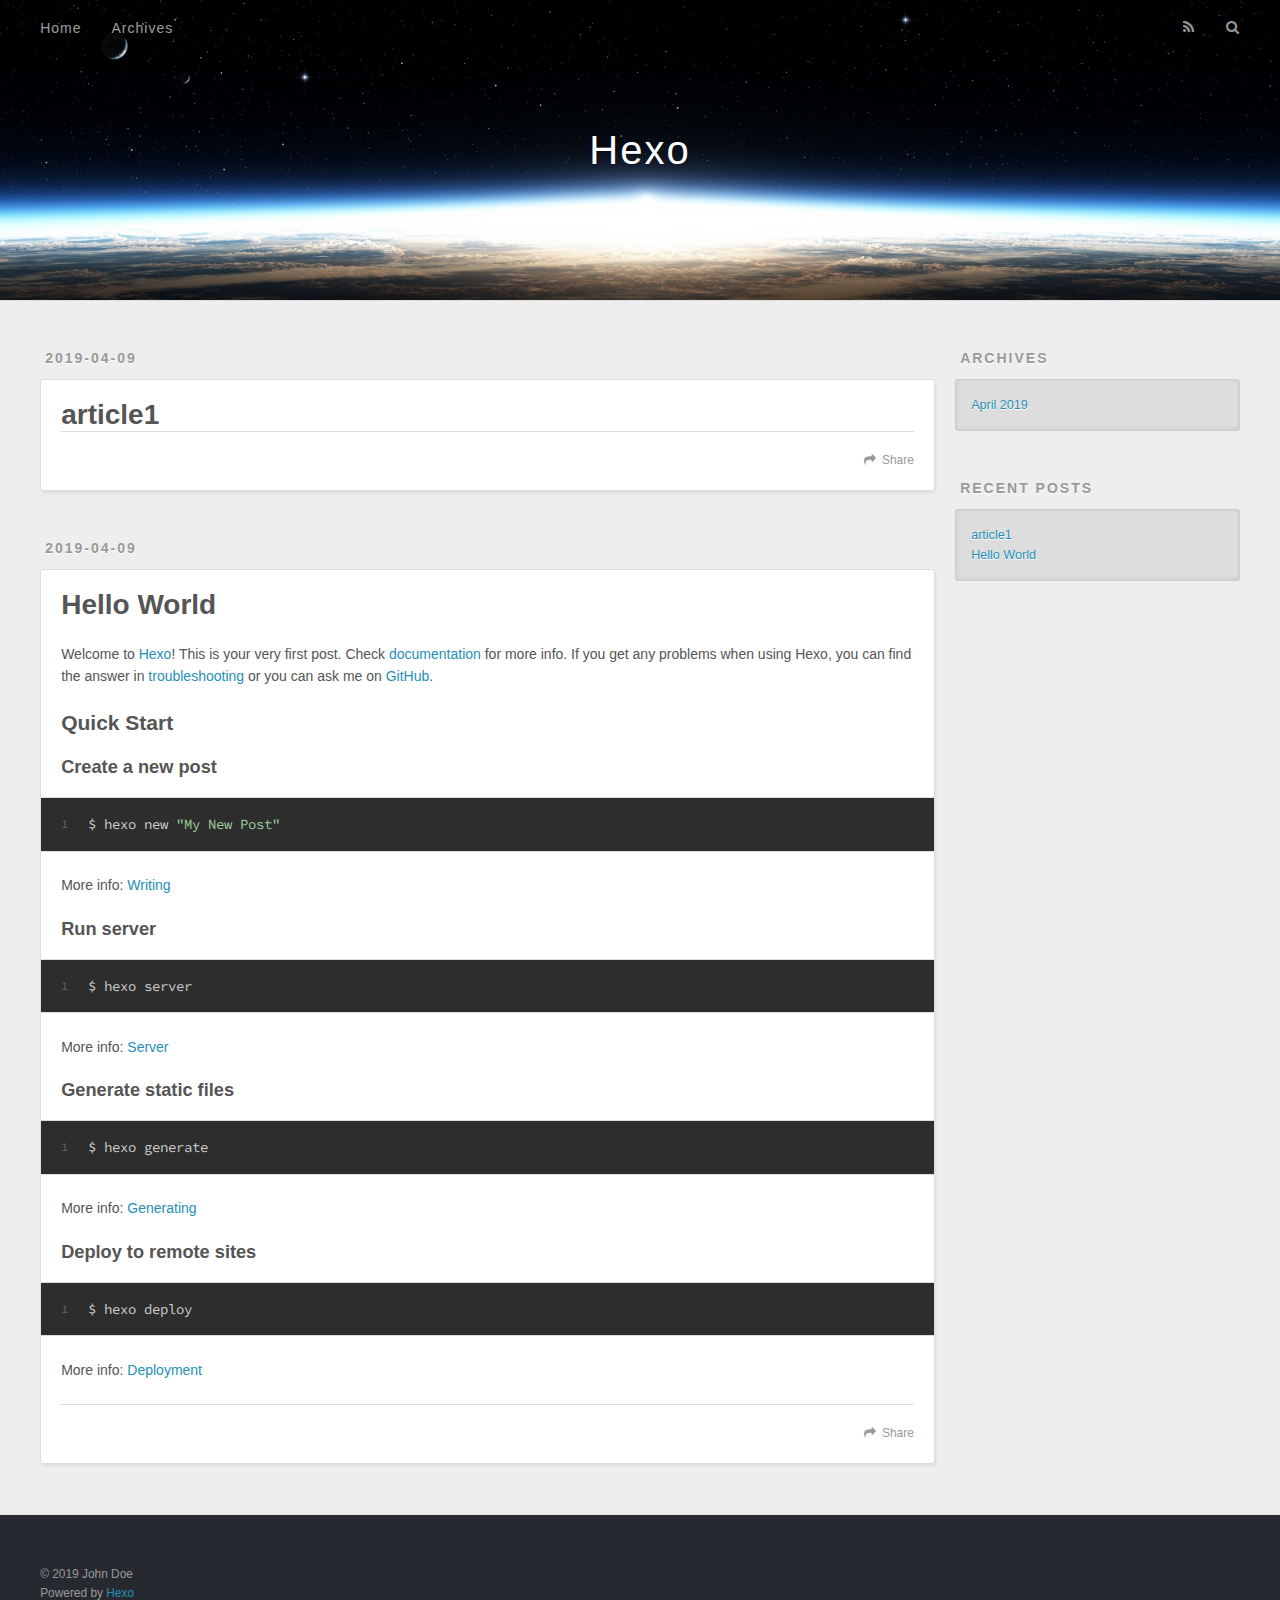
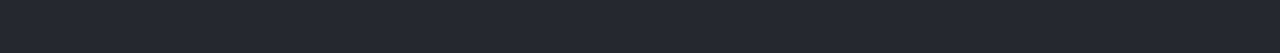
==== index.html @ 75f91cf8 "Site updated: 2019-04-09 22:37:04" ====
<!DOCTYPE html>
<html>
<head><meta name="generator" content="Hexo 3.8.0">
  <meta charset="utf-8">
  

  
  <title>Hexo</title>
  <meta name="viewport" content="width=device-width, initial-scale=1, maximum-scale=1">
  <meta property="og:type" content="website">
<meta property="og:title" content="Hexo">
<meta property="og:url" content="http://yoursite.com/index.html">
<meta property="og:site_name" content="Hexo">
<meta property="og:locale" content="default">
<meta name="twitter:card" content="summary">
<meta name="twitter:title" content="Hexo">
  
    <link rel="alternate" href="/atom.xml" title="Hexo" type="application/atom+xml">
  
  
    <link rel="icon" href="/favicon.png">
  
  
    <link href="//fonts.googleapis.com/css?family=Source+Code+Pro" rel="stylesheet" type="text/css">
  
  <link rel="stylesheet" href="/css/style.css">
</head>
</html>
<body>
  <div id="container">
    <div id="wrap">
      <header id="header">
  <div id="banner"></div>
  <div id="header-outer" class="outer">
    <div id="header-title" class="inner">
      <h1 id="logo-wrap">
        <a href="/" id="logo">Hexo</a>
      </h1>
      
    </div>
    <div id="header-inner" class="inner">
      <nav id="main-nav">
        <a id="main-nav-toggle" class="nav-icon"></a>
        
          <a class="main-nav-link" href="/">Home</a>
        
          <a class="main-nav-link" href="/archives">Archives</a>
        
      </nav>
      <nav id="sub-nav">
        
          <a id="nav-rss-link" class="nav-icon" href="/atom.xml" title="RSS Feed"></a>
        
        <a id="nav-search-btn" class="nav-icon" title="Search"></a>
      </nav>
      <div id="search-form-wrap">
        <form action="//google.com/search" method="get" accept-charset="UTF-8" class="search-form"><input type="search" name="q" class="search-form-input" placeholder="Search"><button type="submit" class="search-form-submit">&#xF002;</button><input type="hidden" name="sitesearch" value="http://yoursite.com"></form>
      </div>
    </div>
  </div>
</header>
      <div class="outer">
        <section id="main">
  
    <article id="post-article1" class="article article-type-post" itemscope itemprop="blogPost">
  <div class="article-meta">
    <a href="/2019/04/09/article1/" class="article-date">
  <time datetime="2019-04-09T20:36:20.000Z" itemprop="datePublished">2019-04-09</time>
</a>
    
  </div>
  <div class="article-inner">
    
    
      <header class="article-header">
        
  
    <h1 itemprop="name">
      <a class="article-title" href="/2019/04/09/article1/">article1</a>
    </h1>
  

      </header>
    
    <div class="article-entry" itemprop="articleBody">
      
        
      
    </div>
    <footer class="article-footer">
      <a data-url="http://yoursite.com/2019/04/09/article1/" data-id="cjua8wewx00002kbn2pgqyjza" class="article-share-link">Share</a>
      
      
    </footer>
  </div>
  
</article>


  
    <article id="post-hello-world" class="article article-type-post" itemscope itemprop="blogPost">
  <div class="article-meta">
    <a href="/2019/04/09/hello-world/" class="article-date">
  <time datetime="2019-04-09T20:23:44.938Z" itemprop="datePublished">2019-04-09</time>
</a>
    
  </div>
  <div class="article-inner">
    
    
      <header class="article-header">
        
  
    <h1 itemprop="name">
      <a class="article-title" href="/2019/04/09/hello-world/">Hello World</a>
    </h1>
  

      </header>
    
    <div class="article-entry" itemprop="articleBody">
      
        <p>Welcome to <a href="https://hexo.io/" target="_blank" rel="noopener">Hexo</a>! This is your very first post. Check <a href="https://hexo.io/docs/" target="_blank" rel="noopener">documentation</a> for more info. If you get any problems when using Hexo, you can find the answer in <a href="https://hexo.io/docs/troubleshooting.html" target="_blank" rel="noopener">troubleshooting</a> or you can ask me on <a href="https://github.com/hexojs/hexo/issues" target="_blank" rel="noopener">GitHub</a>.</p>
<h2 id="Quick-Start"><a href="#Quick-Start" class="headerlink" title="Quick Start"></a>Quick Start</h2><h3 id="Create-a-new-post"><a href="#Create-a-new-post" class="headerlink" title="Create a new post"></a>Create a new post</h3><figure class="highlight bash"><table><tr><td class="gutter"><pre><span class="line">1</span><br></pre></td><td class="code"><pre><span class="line">$ hexo new <span class="string">"My New Post"</span></span><br></pre></td></tr></table></figure>
<p>More info: <a href="https://hexo.io/docs/writing.html" target="_blank" rel="noopener">Writing</a></p>
<h3 id="Run-server"><a href="#Run-server" class="headerlink" title="Run server"></a>Run server</h3><figure class="highlight bash"><table><tr><td class="gutter"><pre><span class="line">1</span><br></pre></td><td class="code"><pre><span class="line">$ hexo server</span><br></pre></td></tr></table></figure>
<p>More info: <a href="https://hexo.io/docs/server.html" target="_blank" rel="noopener">Server</a></p>
<h3 id="Generate-static-files"><a href="#Generate-static-files" class="headerlink" title="Generate static files"></a>Generate static files</h3><figure class="highlight bash"><table><tr><td class="gutter"><pre><span class="line">1</span><br></pre></td><td class="code"><pre><span class="line">$ hexo generate</span><br></pre></td></tr></table></figure>
<p>More info: <a href="https://hexo.io/docs/generating.html" target="_blank" rel="noopener">Generating</a></p>
<h3 id="Deploy-to-remote-sites"><a href="#Deploy-to-remote-sites" class="headerlink" title="Deploy to remote sites"></a>Deploy to remote sites</h3><figure class="highlight bash"><table><tr><td class="gutter"><pre><span class="line">1</span><br></pre></td><td class="code"><pre><span class="line">$ hexo deploy</span><br></pre></td></tr></table></figure>
<p>More info: <a href="https://hexo.io/docs/deployment.html" target="_blank" rel="noopener">Deployment</a></p>

      
    </div>
    <footer class="article-footer">
      <a data-url="http://yoursite.com/2019/04/09/hello-world/" data-id="cjua8wex800012kbnpw6jrbc0" class="article-share-link">Share</a>
      
      
    </footer>
  </div>
  
</article>


  


</section>
        
          <aside id="sidebar">
  
    

  
    

  
    
  
    
  <div class="widget-wrap">
    <h3 class="widget-title">Archives</h3>
    <div class="widget">
      <ul class="archive-list"><li class="archive-list-item"><a class="archive-list-link" href="/archives/2019/04/">April 2019</a></li></ul>
    </div>
  </div>


  
    
  <div class="widget-wrap">
    <h3 class="widget-title">Recent Posts</h3>
    <div class="widget">
      <ul>
        
          <li>
            <a href="/2019/04/09/article1/">article1</a>
          </li>
        
          <li>
            <a href="/2019/04/09/hello-world/">Hello World</a>
          </li>
        
      </ul>
    </div>
  </div>

  
</aside>
        
      </div>
      <footer id="footer">
  
  <div class="outer">
    <div id="footer-info" class="inner">
      &copy; 2019 John Doe<br>
      Powered by <a href="http://hexo.io/" target="_blank">Hexo</a>
    </div>
  </div>
</footer>
    </div>
    <nav id="mobile-nav">
  
    <a href="/" class="mobile-nav-link">Home</a>
  
    <a href="/archives" class="mobile-nav-link">Archives</a>
  
</nav>
    

<script src="//ajax.googleapis.com/ajax/libs/jquery/2.0.3/jquery.min.js"></script>


  <link rel="stylesheet" href="/fancybox/jquery.fancybox.css">
  <script src="/fancybox/jquery.fancybox.pack.js"></script>


<script src="/js/script.js"></script>



  </div>
</body>
</html>
---- css/style.css ----
body {
  width: 100%;
}
body:before,
body:after {
  content: "";
  display: table;
}
body:after {
  clear: both;
}
html,
body,
div,
span,
applet,
object,
iframe,
h1,
h2,
h3,
h4,
h5,
h6,
p,
blockquote,
pre,
a,
abbr,
acronym,
address,
big,
cite,
code,
del,
dfn,
em,
img,
ins,
kbd,
q,
s,
samp,
small,
strike,
strong,
sub,
sup,
tt,
var,
dl,
dt,
dd,
ol,
ul,
li,
fieldset,
form,
label,
legend,
table,
caption,
tbody,
tfoot,
thead,
tr,
th,
td {
  margin: 0;
  padding: 0;
  border: 0;
  outline: 0;
  font-weight: inherit;
  font-style: inherit;
  font-family: inherit;
  font-size: 100%;
  vertical-align: baseline;
}
body {
  line-height: 1;
  color: #000;
  background: #fff;
}
ol,
ul {
  list-style: none;
}
table {
  border-collapse: separate;
  border-spacing: 0;
  vertical-align: middle;
}
caption,
th,
td {
  text-align: left;
  font-weight: normal;
  vertical-align: middle;
}
a img {
  border: none;
}
input,
button {
  margin: 0;
  padding: 0;
}
input::-moz-focus-inner,
button::-moz-focus-inner {
  border: 0;
  padding: 0;
}
@font-face {
  font-family: FontAwesome;
  font-style: normal;
  font-weight: normal;
  src: url("fonts/fontawesome-webfont.eot?v=#4.0.3");
  src: url("fonts/fontawesome-webfont.eot?#iefix&v=#4.0.3") format("embedded-opentype"), url("fonts/fontawesome-webfont.woff?v=#4.0.3") format("woff"), url("fonts/fontawesome-webfont.ttf?v=#4.0.3") format("truetype"), url("fonts/fontawesome-webfont.svg#fontawesomeregular?v=#4.0.3") format("svg");
}
html,
body,
#container {
  height: 100%;
}
body {
  background: #eee;
  font: 14px -apple-system, BlinkMacSystemFont, "Segoe UI", "Roboto", "Oxygen", "Ubuntu", "Cantarell", "Fira Sans", "Droid Sans", "Helvetica Neue", sans-serif;
  -webkit-text-size-adjust: 100%;
}
.outer {
  max-width: 1220px;
  margin: 0 auto;
  padding: 0 20px;
}
.outer:before,
.outer:after {
  content: "";
  display: table;
}
.outer:after {
  clear: both;
}
.inner {
  display: inline;
  float: left;
  width: 98.33333333333333%;
  margin: 0 0.833333333333333%;
}
.left,
.alignleft {
  float: left;
}
.right,
.alignright {
  float: right;
}
.clear {
  clear: both;
}
#container {
  position: relative;
}
.mobile-nav-on {
  overflow: hidden;
}
#wrap {
  height: 100%;
  width: 100%;
  position: absolute;
  top: 0;
  left: 0;
  -webkit-transition: 0.2s ease-out;
  -moz-transition: 0.2s ease-out;
  -ms-transition: 0.2s ease-out;
  transition: 0.2s ease-out;
  z-index: 1;
  background: #eee;
}
.mobile-nav-on #wrap {
  left: 280px;
}
@media screen and (min-width: 768px) {
  #main {
    display: inline;
    float: left;
    width: 73.33333333333333%;
    margin: 0 0.833333333333333%;
  }
}
.article-date,
.article-category-link,
.archive-year,
.widget-title {
  text-decoration: none;
  text-transform: uppercase;
  letter-spacing: 2px;
  color: #999;
  margin-bottom: 1em;
  margin-left: 5px;
  line-height: 1em;
  text-shadow: 0 1px #fff;
  font-weight: bold;
}
.article-inner,
.archive-article-inner {
  background: #fff;
  -webkit-box-shadow: 1px 2px 3px #ddd;
  box-shadow: 1px 2px 3px #ddd;
  border: 1px solid #ddd;
  border-radius: 3px;
}
.article-entry h1,
.widget h1 {
  font-size: 2em;
}
.article-entry h2,
.widget h2 {
  font-size: 1.5em;
}
.article-entry h3,
.widget h3 {
  font-size: 1.3em;
}
.article-entry h4,
.widget h4 {
  font-size: 1.2em;
}
.article-entry h5,
.widget h5 {
  font-size: 1em;
}
.article-entry h6,
.widget h6 {
  font-size: 1em;
  color: #999;
}
.article-entry hr,
.widget hr {
  border: 1px dashed #ddd;
}
.article-entry strong,
.widget strong {
  font-weight: bold;
}
.article-entry em,
.widget em,
.article-entry cite,
.widget cite {
  font-style: italic;
}
.article-entry sup,
.widget sup,
.article-entry sub,
.widget sub {
  font-size: 0.75em;
  line-height: 0;
  position: relative;
  vertical-align: baseline;
}
.article-entry sup,
.widget sup {
  top: -0.5em;
}
.article-entry sub,
.widget sub {
  bottom: -0.2em;
}
.article-entry small,
.widget small {
  font-size: 0.85em;
}
.article-entry acronym,
.widget acronym,
.article-entry abbr,
.widget abbr {
  border-bottom: 1px dotted;
}
.article-entry ul,
.widget ul,
.article-entry ol,
.widget ol,
.article-entry dl,
.widget dl {
  margin: 0 20px;
  line-height: 1.6em;
}
.article-entry ul ul,
.widget ul ul,
.article-entry ol ul,
.widget ol ul,
.article-entry ul ol,
.widget ul ol,
.article-entry ol ol,
.widget ol ol {
  margin-top: 0;
  margin-bottom: 0;
}
.article-entry ul,
.widget ul {
  list-style: disc;
}
.article-entry ol,
.widget ol {
  list-style: decimal;
}
.article-entry dt,
.widget dt {
  font-weight: bold;
}
#header {
  height: 300px;
  position: relative;
  border-bottom: 1px solid #ddd;
}
#header:before,
#header:after {
  content: "";
  position: absolute;
  left: 0;
  right: 0;
  height: 40px;
}
#header:before {
  top: 0;
  background: -webkit-linear-gradient(rgba(0,0,0,0.2), transparent);
  background: -moz-linear-gradient(rgba(0,0,0,0.2), transparent);
  background: -ms-linear-gradient(rgba(0,0,0,0.2), transparent);
  background: linear-gradient(rgba(0,0,0,0.2), transparent);
}
#header:after {
  bottom: 0;
  background: -webkit-linear-gradient(transparent, rgba(0,0,0,0.2));
  background: -moz-linear-gradient(transparent, rgba(0,0,0,0.2));
  background: -ms-linear-gradient(transparent, rgba(0,0,0,0.2));
  background: linear-gradient(transparent, rgba(0,0,0,0.2));
}
#header-outer {
  height: 100%;
  position: relative;
}
#header-inner {
  position: relative;
  overflow: hidden;
}
#banner {
  position: absolute;
  top: 0;
  left: 0;
  width: 100%;
  height: 100%;
  background: url("images/banner.jpg") center #000;
  -webkit-background-size: cover;
  -moz-background-size: cover;
  background-size: cover;
  z-index: -1;
}
#header-title {
  text-align: center;
  height: 40px;
  position: absolute;
  top: 50%;
  left: 0;
  margin-top: -20px;
}
#logo,
#subtitle {
  text-decoration: none;
  color: #fff;
  font-weight: 300;
  text-shadow: 0 1px 4px rgba(0,0,0,0.3);
}
#logo {
  font-size: 40px;
  line-height: 40px;
  letter-spacing: 2px;
}
#subtitle {
  font-size: 16px;
  line-height: 16px;
  letter-spacing: 1px;
}
#subtitle-wrap {
  margin-top: 16px;
}
#main-nav {
  float: left;
  margin-left: -15px;
}
.nav-icon,
.main-nav-link {
  float: left;
  color: #fff;
  opacity: 0.6;
  text-decoration: none;
  text-shadow: 0 1px rgba(0,0,0,0.2);
  -webkit-transition: opacity 0.2s;
  -moz-transition: opacity 0.2s;
  -ms-transition: opacity 0.2s;
  transition: opacity 0.2s;
  display: block;
  padding: 20px 15px;
}
.nav-icon:hover,
.main-nav-link:hover {
  opacity: 1;
}
.nav-icon {
  font-family: FontAwesome;
  text-align: center;
  font-size: 14px;
  width: 14px;
  height: 14px;
  padding: 20px 15px;
  position: relative;
  cursor: pointer;
}
.main-nav-link {
  font-weight: 300;
  letter-spacing: 1px;
}
@media screen and (max-width: 479px) {
  .main-nav-link {
    display: none;
  }
}
#main-nav-toggle {
  display: none;
}
#main-nav-toggle:before {
  content: "\f0c9";
}
@media screen and (max-width: 479px) {
  #main-nav-toggle {
    display: block;
  }
}
#sub-nav {
  float: right;
  margin-right: -15px;
}
#nav-rss-link:before {
  content: "\f09e";
}
#nav-search-btn:before {
  content: "\f002";
}
#search-form-wrap {
  position: absolute;
  top: 15px;
  width: 150px;
  height: 30px;
  right: -150px;
  opacity: 0;
  -webkit-transition: 0.2s ease-out;
  -moz-transition: 0.2s ease-out;
  -ms-transition: 0.2s ease-out;
  transition: 0.2s ease-out;
}
#search-form-wrap.on {
  opacity: 1;
  right: 0;
}
@media screen and (max-width: 479px) {
  #search-form-wrap {
    width: 100%;
    right: -100%;
  }
}
.search-form {
  position: absolute;
  top: 0;
  left: 0;
  right: 0;
  background: #fff;
  padding: 5px 15px;
  border-radius: 15px;
  -webkit-box-shadow: 0 0 10px rgba(0,0,0,0.3);
  box-shadow: 0 0 10px rgba(0,0,0,0.3);
}
.search-form-input {
  border: none;
  background: none;
  color: #555;
  width: 100%;
  font: 13px -apple-system, BlinkMacSystemFont, "Segoe UI", "Roboto", "Oxygen", "Ubuntu", "Cantarell", "Fira Sans", "Droid Sans", "Helvetica Neue", sans-serif;
  outline: none;
}
.search-form-input::-webkit-search-results-decoration,
.search-form-input::-webkit-search-cancel-button {
  -webkit-appearance: none;
}
.search-form-submit {
  position: absolute;
  top: 50%;
  right: 10px;
  margin-top: -7px;
  font: 13px FontAwesome;
  border: none;
  background: none;
  color: #bbb;
  cursor: pointer;
}
.search-form-submit:hover,
.search-form-submit:focus {
  color: #777;
}
.article {
  margin: 50px 0;
}
.article-inner {
  overflow: hidden;
}
.article-meta:before,
.article-meta:after {
  content: "";
  display: table;
}
.article-meta:after {
  clear: both;
}
.article-date {
  float: left;
}
.article-category {
  float: left;
  line-height: 1em;
  color: #ccc;
  text-shadow: 0 1px #fff;
  margin-left: 8px;
}
.article-category:before {
  content: "\2022";
}
.article-category-link {
  margin: 0 12px 1em;
}
.article-header {
  padding: 20px 20px 0;
}
.article-title {
  text-decoration: none;
  font-size: 2em;
  font-weight: bold;
  color: #555;
  line-height: 1.1em;
  -webkit-transition: color 0.2s;
  -moz-transition: color 0.2s;
  -ms-transition: color 0.2s;
  transition: color 0.2s;
}
a.article-title:hover {
  color: #258fb8;
}
.article-entry {
  color: #555;
  padding: 0 20px;
}
.article-entry:before,
.article-entry:after {
  content: "";
  display: table;
}
.article-entry:after {
  clear: both;
}
.article-entry p,
.article-entry table {
  line-height: 1.6em;
  margin: 1.6em 0;
}
.article-entry h1,
.article-entry h2,
.article-entry h3,
.article-entry h4,
.article-entry h5,
.article-entry h6 {
  font-weight: bold;
}
.article-entry h1,
.article-entry h2,
.article-entry h3,
.article-entry h4,
.article-entry h5,
.article-entry h6 {
  line-height: 1.1em;
  margin: 1.1em 0;
}
.article-entry a {
  color: #258fb8;
  text-decoration: none;
}
.article-entry a:hover {
  text-decoration: underline;
}
.article-entry ul,
.article-entry ol,
.article-entry dl {
  margin-top: 1.6em;
  margin-bottom: 1.6em;
}
.article-entry img,
.article-entry video {
  max-width: 100%;
  height: auto;
  display: block;
  margin: auto;
}
.article-entry iframe {
  border: none;
}
.article-entry table {
  width: 100%;
  border-collapse: collapse;
  border-spacing: 0;
}
.article-entry th {
  font-weight: bold;
  border-bottom: 3px solid #ddd;
  padding-bottom: 0.5em;
}
.article-entry td {
  border-bottom: 1px solid #ddd;
  padding: 10px 0;
}
.article-entry blockquote {
  font-family: Georgia, "Times New Roman", serif;
  font-size: 1.4em;
  margin: 1.6em 20px;
  text-align: center;
}
.article-entry blockquote footer {
  font-size: 14px;
  margin: 1.6em 0;
  font-family: -apple-system, BlinkMacSystemFont, "Segoe UI", "Roboto", "Oxygen", "Ubuntu", "Cantarell", "Fira Sans", "Droid Sans", "Helvetica Neue", sans-serif;
}
.article-entry blockquote footer cite:before {
  content: "—";
  padding: 0 0.5em;
}
.article-entry .pullquote {
  text-align: left;
  width: 45%;
  margin: 0;
}
.article-entry .pullquote.left {
  margin-left: 0.5em;
  margin-right: 1em;
}
.article-entry .pullquote.right {
  margin-right: 0.5em;
  margin-left: 1em;
}
.article-entry .caption {
  color: #999;
  display: block;
  font-size: 0.9em;
  margin-top: 0.5em;
  position: relative;
  text-align: center;
}
.article-entry .video-container {
  position: relative;
  padding-top: 56.25%;
  height: 0;
  overflow: hidden;
}
.article-entry .video-container iframe,
.article-entry .video-container object,
.article-entry .video-container embed {
  position: absolute;
  top: 0;
  left: 0;
  width: 100%;
  height: 100%;
  margin-top: 0;
}
.article-more-link a {
  display: inline-block;
  line-height: 1em;
  padding: 6px 15px;
  border-radius: 15px;
  background: #eee;
  color: #999;
  text-shadow: 0 1px #fff;
  text-decoration: none;
}
.article-more-link a:hover {
  background: #258fb8;
  color: #fff;
  text-decoration: none;
  text-shadow: 0 1px #1e7293;
}
.article-footer {
  font-size: 0.85em;
  line-height: 1.6em;
  border-top: 1px solid #ddd;
  padding-top: 1.6em;
  margin: 0 20px 20px;
}
.article-footer:before,
.article-footer:after {
  content: "";
  display: table;
}
.article-footer:after {
  clear: both;
}
.article-footer a {
  color: #999;
  text-decoration: none;
}
.article-footer a:hover {
  color: #555;
}
.article-tag-list-item {
  float: left;
  margin-right: 10px;
}
.article-tag-list-link:before {
  content: "#";
}
.article-comment-link {
  float: right;
}
.article-comment-link:before {
  content: "\f075";
  font-family: FontAwesome;
  padding-right: 8px;
}
.article-share-link {
  cursor: pointer;
  float: right;
  margin-left: 20px;
}
.article-share-link:before {
  content: "\f064";
  font-family: FontAwesome;
  padding-right: 6px;
}
#article-nav {
  position: relative;
}
#article-nav:before,
#article-nav:after {
  content: "";
  display: table;
}
#article-nav:after {
  clear: both;
}
@media screen and (min-width: 768px) {
  #article-nav {
    margin: 50px 0;
  }
  #article-nav:before {
    width: 8px;
    height: 8px;
    position: absolute;
    top: 50%;
    left: 50%;
    margin-top: -4px;
    margin-left: -4px;
    content: "";
    border-radius: 50%;
    background: #ddd;
    -webkit-box-shadow: 0 1px 2px #fff;
    box-shadow: 0 1px 2px #fff;
  }
}
.article-nav-link-wrap {
  text-decoration: none;
  text-shadow: 0 1px #fff;
  color: #999;
  -webkit-box-sizing: border-box;
  -moz-box-sizing: border-box;
  box-sizing: border-box;
  margin-top: 50px;
  text-align: center;
  display: block;
}
.article-nav-link-wrap:hover {
  color: #555;
}
@media screen and (min-width: 768px) {
  .article-nav-link-wrap {
    width: 50%;
    margin-top: 0;
  }
}
@media screen and (min-width: 768px) {
  #article-nav-newer {
    float: left;
    text-align: right;
    padding-right: 20px;
  }
}
@media screen and (min-width: 768px) {
  #article-nav-older {
    float: right;
    text-align: left;
    padding-left: 20px;
  }
}
.article-nav-caption {
  text-transform: uppercase;
  letter-spacing: 2px;
  color: #ddd;
  line-height: 1em;
  font-weight: bold;
}
#article-nav-newer .article-nav-caption {
  margin-right: -2px;
}
.article-nav-title {
  font-size: 0.85em;
  line-height: 1.6em;
  margin-top: 0.5em;
}
.article-share-box {
  position: absolute;
  display: none;
  background: #fff;
  -webkit-box-shadow: 1px 2px 10px rgba(0,0,0,0.2);
  box-shadow: 1px 2px 10px rgba(0,0,0,0.2);
  border-radius: 3px;
  margin-left: -145px;
  overflow: hidden;
  z-index: 1;
}
.article-share-box.on {
  display: block;
}
.article-share-input {
  width: 100%;
  background: none;
  -webkit-box-sizing: border-box;
  -moz-box-sizing: border-box;
  box-sizing: border-box;
  font: 14px -apple-system, BlinkMacSystemFont, "Segoe UI", "Roboto", "Oxygen", "Ubuntu", "Cantarell", "Fira Sans", "Droid Sans", "Helvetica Neue", sans-serif;
  padding: 0 15px;
  color: #555;
  outline: none;
  border: 1px solid #ddd;
  border-radius: 3px 3px 0 0;
  height: 36px;
  line-height: 36px;
}
.article-share-links {
  background: #eee;
}
.article-share-links:before,
.article-share-links:after {
  content: "";
  display: table;
}
.article-share-links:after {
  clear: both;
}
.article-share-twitter,
.article-share-facebook,
.article-share-pinterest,
.article-share-google {
  width: 50px;
  height: 36px;
  display: block;
  float: left;
  position: relative;
  color: #999;
  text-shadow: 0 1px #fff;
}
.article-share-twitter:before,
.article-share-facebook:before,
.article-share-pinterest:before,
.article-share-google:before {
  font-size: 20px;
  font-family: FontAwesome;
  width: 20px;
  height: 20px;
  position: absolute;
  top: 50%;
  left: 50%;
  margin-top: -10px;
  margin-left: -10px;
  text-align: center;
}
.article-share-twitter:hover,
.article-share-facebook:hover,
.article-share-pinterest:hover,
.article-share-google:hover {
  color: #fff;
}
.article-share-twitter:before {
  content: "\f099";
}
.article-share-twitter:hover {
  background: #00aced;
  text-shadow: 0 1px #008abe;
}
.article-share-facebook:before {
  content: "\f09a";
}
.article-share-facebook:hover {
  background: #3b5998;
  text-shadow: 0 1px #2f477a;
}
.article-share-pinterest:before {
  content: "\f0d2";
}
.article-share-pinterest:hover {
  background: #cb2027;
  text-shadow: 0 1px #a21a1f;
}
.article-share-google:before {
  content: "\f0d5";
}
.article-share-google:hover {
  background: #dd4b39;
  text-shadow: 0 1px #be3221;
}
.article-gallery {
  background: #000;
  position: relative;
}
.article-gallery-photos {
  position: relative;
  overflow: hidden;
}
.article-gallery-img {
  display: none;
  max-width: 100%;
}
.article-gallery-img:first-child {
  display: block;
}
.article-gallery-img.loaded {
  position: absolute;
  display: block;
}
.article-gallery-img img {
  display: block;
  max-width: 100%;
  margin: 0 auto;
}
#comments {
  background: #fff;
  -webkit-box-shadow: 1px 2px 3px #ddd;
  box-shadow: 1px 2px 3px #ddd;
  padding: 20px;
  border: 1px solid #ddd;
  border-radius: 3px;
  margin: 50px 0;
}
#comments a {
  color: #258fb8;
}
.archives-wrap {
  margin: 50px 0;
}
.archives:before,
.archives:after {
  content: "";
  display: table;
}
.archives:after {
  clear: both;
}
.archive-year-wrap {
  margin-bottom: 1em;
}
.archives {
  -webkit-column-gap: 10px;
  -moz-column-gap: 10px;
  column-gap: 10px;
}
@media screen and (min-width: 480px) and (max-width: 767px) {
  .archives {
    -webkit-column-count: 2;
    -moz-column-count: 2;
    column-count: 2;
  }
}
@media screen and (min-width: 768px) {
  .archives {
    -webkit-column-count: 3;
    -moz-column-count: 3;
    column-count: 3;
  }
}
.archive-article {
  -webkit-column-break-inside: avoid;
  page-break-inside: avoid;
  overflow: hidden;
  break-inside: avoid-column;
}
.archive-article-inner {
  padding: 10px;
  margin-bottom: 15px;
}
.archive-article-title {
  text-decoration: none;
  font-weight: bold;
  color: #555;
  -webkit-transition: color 0.2s;
  -moz-transition: color 0.2s;
  -ms-transition: color 0.2s;
  transition: color 0.2s;
  line-height: 1.6em;
}
.archive-article-title:hover {
  color: #258fb8;
}
.archive-article-footer {
  margin-top: 1em;
}
.archive-article-date {
  color: #999;
  text-decoration: none;
  font-size: 0.85em;
  line-height: 1em;
  margin-bottom: 0.5em;
  display: block;
}
#page-nav {
  margin: 50px auto;
  background: #fff;
  -webkit-box-shadow: 1px 2px 3px #ddd;
  box-shadow: 1px 2px 3px #ddd;
  border: 1px solid #ddd;
  border-radius: 3px;
  text-align: center;
  color: #999;
  overflow: hidden;
}
#page-nav:before,
#page-nav:after {
  content: "";
  display: table;
}
#page-nav:after {
  clear: both;
}
#page-nav a,
#page-nav span {
  padding: 10px 20px;
  line-height: 1;
  height: 2ex;
}
#page-nav a {
  color: #999;
  text-decoration: none;
}
#page-nav a:hover {
  background: #999;
  color: #fff;
}
#page-nav .prev {
  float: left;
}
#page-nav .next {
  float: right;
}
#page-nav .page-number {
  display: inline-block;
}
@media screen and (max-width: 479px) {
  #page-nav .page-number {
    display: none;
  }
}
#page-nav .current {
  color: #555;
  font-weight: bold;
}
#page-nav .space {
  color: #ddd;
}
#footer {
  background: #262a30;
  padding: 50px 0;
  border-top: 1px solid #ddd;
  color: #999;
}
#footer a {
  color: #258fb8;
  text-decoration: none;
}
#footer a:hover {
  text-decoration: underline;
}
#footer-info {
  line-height: 1.6em;
  font-size: 0.85em;
}
.article-entry pre,
.article-entry .highlight {
  background: #2d2d2d;
  margin: 0 -20px;
  padding: 15px 20px;
  border-style: solid;
  border-color: #ddd;
  border-width: 1px 0;
  overflow: auto;
  color: #ccc;
  line-height: 22.400000000000002px;
}
.article-entry .highlight .gutter pre,
.article-entry .gist .gist-file .gist-data .line-numbers {
  color: #666;
  font-size: 0.85em;
}
.article-entry pre,
.article-entry code {
  font-family: "Source Code Pro", Consolas, Monaco, Menlo, Consolas, monospace;
}
.article-entry code {
  background: #eee;
  text-shadow: 0 1px #fff;
  padding: 0 0.3em;
}
.article-entry pre code {
  background: none;
  text-shadow: none;
  padding: 0;
}
.article-entry .highlight pre {
  border: none;
  margin: 0;
  padding: 0;
}
.article-entry .highlight table {
  margin: 0;
  width: auto;
}
.article-entry .highlight td {
  border: none;
  padding: 0;
}
.article-entry .highlight figcaption {
  font-size: 0.85em;
  color: #999;
  line-height: 1em;
  margin-bottom: 1em;
}
.article-entry .highlight figcaption:before,
.article-entry .highlight figcaption:after {
  content: "";
  display: table;
}
.article-entry .highlight figcaption:after {
  clear: both;
}
.article-entry .highlight figcaption a {
  float: right;
}
.article-entry .highlight .gutter pre {
  text-align: right;
  padding-right: 20px;
}
.article-entry .highlight .line {
  height: 22.400000000000002px;
}
.article-entry .highlight .line.marked {
  background: #515151;
}
.article-entry .gist {
  margin: 0 -20px;
  border-style: solid;
  border-color: #ddd;
  border-width: 1px 0;
  background: #2d2d2d;
  padding: 15px 20px 15px 0;
}
.article-entry .gist .gist-file {
  border: none;
  font-family: "Source Code Pro", Consolas, Monaco, Menlo, Consolas, monospace;
  margin: 0;
}
.article-entry .gist .gist-file .gist-data {
  background: none;
  border: none;
}
.article-entry .gist .gist-file .gist-data .line-numbers {
  background: none;
  border: none;
  padding: 0 20px 0 0;
}
.article-entry .gist .gist-file .gist-data .line-data {
  padding: 0 !important;
}
.article-entry .gist .gist-file .highlight {
  margin: 0;
  padding: 0;
  border: none;
}
.article-entry .gist .gist-file .gist-meta {
  background: #2d2d2d;
  color: #999;
  font: 0.85em -apple-system, BlinkMacSystemFont, "Segoe UI", "Roboto", "Oxygen", "Ubuntu", "Cantarell", "Fira Sans", "Droid Sans", "Helvetica Neue", sans-serif;
  text-shadow: 0 0;
  padding: 0;
  margin-top: 1em;
  margin-left: 20px;
}
.article-entry .gist .gist-file .gist-meta a {
  color: #258fb8;
  font-weight: normal;
}
.article-entry .gist .gist-file .gist-meta a:hover {
  text-decoration: underline;
}
pre .comment,
pre .title {
  color: #999;
}
pre .variable,
pre .attribute,
pre .tag,
pre .regexp,
pre .ruby .constant,
pre .xml .tag .title,
pre .xml .pi,
pre .xml .doctype,
pre .html .doctype,
pre .css .id,
pre .css .class,
pre .css .pseudo {
  color: #f2777a;
}
pre .number,
pre .preprocessor,
pre .built_in,
pre .literal,
pre .params,
pre .constant {
  color: #f99157;
}
pre .class,
pre .ruby .class .title,
pre .css .rules .attribute {
  color: #9c9;
}
pre .string,
pre .value,
pre .inheritance,
pre .header,
pre .ruby .symbol,
pre .xml .cdata {
  color: #9c9;
}
pre .css .hexcolor {
  color: #6cc;
}
pre .function,
pre .python .decorator,
pre .python .title,
pre .ruby .function .title,
pre .ruby .title .keyword,
pre .perl .sub,
pre .javascript .title,
pre .coffeescript .title {
  color: #69c;
}
pre .keyword,
pre .javascript .function {
  color: #c9c;
}
@media screen and (max-width: 479px) {
  #mobile-nav {
    position: absolute;
    top: 0;
    left: 0;
    width: 280px;
    height: 100%;
    background: #191919;
    border-right: 1px solid #fff;
  }
}
@media screen and (max-width: 479px) {
  .mobile-nav-link {
    display: block;
    color: #999;
    text-decoration: none;
    padding: 15px 20px;
    font-weight: bold;
  }
  .mobile-nav-link:hover {
    color: #fff;
  }
}
@media screen and (min-width: 768px) {
  #sidebar {
    display: inline;
    float: left;
    width: 23.333333333333332%;
    margin: 0 0.833333333333333%;
  }
}
.widget-wrap {
  margin: 50px 0;
}
.widget {
  color: #777;
  text-shadow: 0 1px #fff;
  background: #ddd;
  -webkit-box-shadow: 0 -1px 4px #ccc inset;
  box-shadow: 0 -1px 4px #ccc inset;
  border: 1px solid #ccc;
  padding: 15px;
  border-radius: 3px;
}
.widget a {
  color: #258fb8;
  text-decoration: none;
}
.widget a:hover {
  text-decoration: underline;
}
.widget ul ul,
.widget ol ul,
.widget dl ul,
.widget ul ol,
.widget ol ol,
.widget dl ol,
.widget ul dl,
.widget ol dl,
.widget dl dl {
  margin-left: 15px;
  list-style: disc;
}
.widget {
  line-height: 1.6em;
  word-wrap: break-word;
  font-size: 0.9em;
}
.widget ul,
.widget ol {
  list-style: none;
  margin: 0;
}
.widget ul ul,
.widget ol ul,
.widget ul ol,
.widget ol ol {
  margin: 0 20px;
}
.widget ul ul,
.widget ol ul {
  list-style: disc;
}
.widget ul ol,
.widget ol ol {
  list-style: decimal;
}
.category-list-count,
.tag-list-count,
.archive-list-count {
  padding-left: 5px;
  color: #999;
  font-size: 0.85em;
}
.category-list-count:before,
.tag-list-count:before,
.archive-list-count:before {
  content: "(";
}
.category-list-count:after,
.tag-list-count:after,
.archive-list-count:after {
  content: ")";
}
.tagcloud a {
  margin-right: 5px;
  display: inline-block;
}
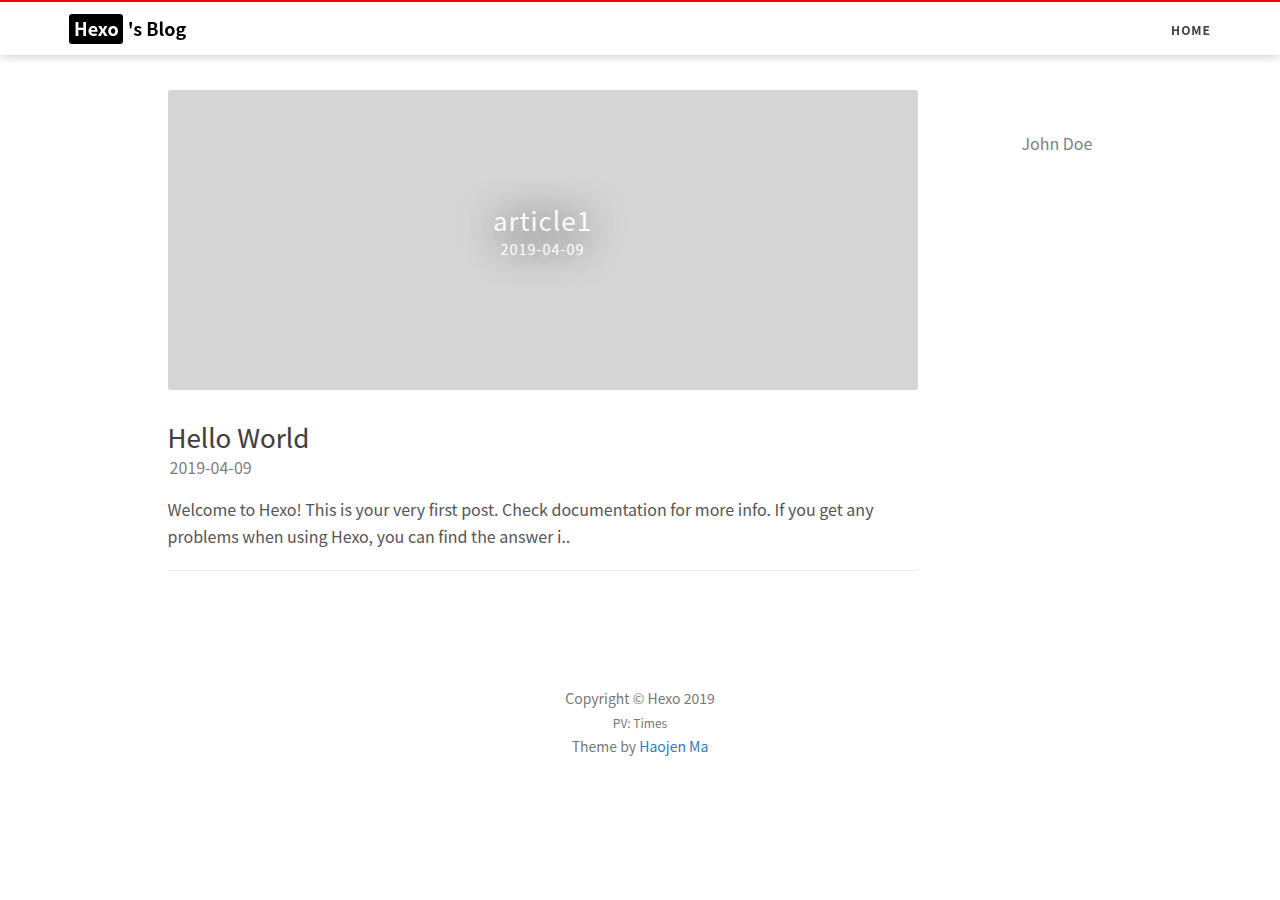
==== commit d158aaee: "Site updated: 2019-04-09 22:50:18" ====
--- a/index.html
+++ b/index.html
@@ -1,224 +1,465 @@
 <!DOCTYPE html>
-<html>
+<html lang="en">
+
+<!-- Head tag -->
 <head><meta name="generator" content="Hexo 3.8.0">
-  <meta charset="utf-8">
-  
-
-  
-  <title>Hexo</title>
-  <meta name="viewport" content="width=device-width, initial-scale=1, maximum-scale=1">
-  <meta property="og:type" content="website">
-<meta property="og:title" content="Hexo">
-<meta property="og:url" content="http://yoursite.com/index.html">
-<meta property="og:site_name" content="Hexo">
-<meta property="og:locale" content="default">
-<meta name="twitter:card" content="summary">
-<meta name="twitter:title" content="Hexo">
-  
-    <link rel="alternate" href="/atom.xml" title="Hexo" type="application/atom+xml">
-  
-  
-    <link rel="icon" href="/favicon.png">
-  
-  
-    <link href="//fonts.googleapis.com/css?family=Source+Code+Pro" rel="stylesheet" type="text/css">
-  
-  <link rel="stylesheet" href="/css/style.css">
+    <meta charset="utf-8">
+    <meta http-equiv="X-UA-Compatible" content="IE=edge">
+    <meta name="viewport" content="width=device-width, initial-scale=1">
+    <meta name="description" content>
+    <meta name="keyword" content>
+    <meta name="theme-color" content="#600090">
+    <meta name="msapplication-navbutton-color" content="#600090">
+    <meta name="apple-mobile-web-app-capable" content="yes">
+    <meta name="apple-mobile-web-app-status-bar-style" content="#600090">
+    <link rel="shortcut icon" href="https://cdn4.iconfinder.com/data/icons/ionicons/512/icon-person-128.png">
+    <link rel="alternate" type="application/atom+xml" title="Hexo" href="/atom.xml">
+    <link rel="stylesheet" href="//cdnjs.cloudflare.com/ajax/libs/animate.css/3.5.2/animate.min.css">
+    <link rel="stylesheet" href="//cdn.bootcss.com/font-awesome/4.6.3/css/font-awesome.css">
+    <title>
+        
+        
+        
+    </title>
+
+    <link rel="canonical" href="http://yoursite.com/">
+
+    <!-- Bootstrap Core CSS -->
+    <link rel="stylesheet" href="/css/bootstrap.min.css">
+
+    <!-- Custom CSS -->
+    <link rel="stylesheet" href="/css/blog-style.css">
+
+    <!-- Pygments Github CSS -->
+    <link rel="stylesheet" href="/css/syntax.css">
 </head>
-</html>
-<body>
-  <div id="container">
-    <div id="wrap">
-      <header id="header">
-  <div id="banner"></div>
-  <div id="header-outer" class="outer">
-    <div id="header-title" class="inner">
-      <h1 id="logo-wrap">
-        <a href="/" id="logo">Hexo</a>
-      </h1>
-      
+
+<style>
+
+    header.intro-header {
+        background-image: url('')
+    }
+</style>
+<!-- hack iOS CSS :active style -->
+<body ontouchstart="" class="animated fadeIn">
+<!-- Navigation -->
+<nav class="navbar navbar-default navbar-custom navbar-fixed-top " id="nav-top" data-ispost="false" data-istags="false
+" data-ishome="true">
+    <div class="container-fluid">
+        <!-- Brand and toggle get grouped for better mobile display -->
+        <div class="navbar-header page-scroll">
+            <button type="button" class="navbar-toggle">
+                <span class="sr-only">Toggle navigation</span>
+                <span class="icon-bar"></span>
+                <span class="icon-bar"></span>
+                <span class="icon-bar"></span>
+            </button>
+            <a class="navbar-brand animated pulse" href="/">
+                <span class="brand-logo">
+                    Hexo
+                </span>
+                's Blog
+            </a>
+        </div>
+
+        <!-- Collect the nav links, forms, and other content for toggling -->
+        <!-- Known Issue, found by Hux:
+            <nav>'s height woule be hold on by its content.
+            so, when navbar scale out, the <nav> will cover tags.
+            also mask any touch event of tags, unfortunately.
+        -->
+        <!-- /.navbar-collapse -->
+        <div id="huxblog_navbar">
+            <div class="navbar-collapse">
+                <ul class="nav navbar-nav navbar-right">
+                    <li>
+                        <a href="/">Home</a>
+                    </li>
+					
+                    
+					
+					
+                </ul>
+            </div>
+        </div>
     </div>
-    <div id="header-inner" class="inner">
-      <nav id="main-nav">
-        <a id="main-nav-toggle" class="nav-icon"></a>
+    <!-- /.container -->
+</nav>
+<script>
+    // Drop Bootstarp low-performance Navbar
+    // Use customize navbar with high-quality material design animation
+    // in high-perf jank-free CSS3 implementation
+//    var $body   = document.body;
+    var $toggle = document.querySelector('.navbar-toggle');
+    var $navbar = document.querySelector('#huxblog_navbar');
+    var $collapse = document.querySelector('.navbar-collapse');
+
+    $toggle.addEventListener('click', handleMagic)
+    function handleMagic(e){
+        if ($navbar.className.indexOf('in') > 0) {
+        // CLOSE
+            $navbar.className = " ";
+            // wait until animation end.
+            setTimeout(function(){
+                // prevent frequently toggle
+                if($navbar.className.indexOf('in') < 0) {
+                    $collapse.style.height = "0px"
+                }
+            },400)
+        }else{
+        // OPEN
+            $collapse.style.height = "auto"
+            $navbar.className += " in";
+        }
+    }
+</script>
+
+<!-- Main Content -->
+
+
+<style>
+
+    .custom-haojen-container .post-preview:nth-of-type(1),
+    .custom-haojen-container .post-preview-poetry:nth-of-type(1) {
+        text-align: center;
+        background-repeat: no-repeat;
+        border-radius: 3px;
+        background-size: cover;
+        padding: 0;
+        height: 300px;
+        display: table;
+        width: 100%;
+        background-color: rgba(0, 0, 0, 0.16);
+    }
+
+    /*去掉诗歌的背景图片*/
+    .custom-haojen-container .post-preview-poetry:nth-of-type(1) {
+        background-image: none !important;
+        background-color: rgba(255, 248, 220, 0.5);
+    }
+
+    .custom-haojen-container .post-preview:nth-child(1) h2,
+    .custom-haojen-container .post-preview:nth-child(1) .post-meta,
+    .custom-haojen-container .post-preview:nth-child(1) .post-subtitle {
+        text-shadow: 0 0 40px rgba(0, 0, 0, 1);
+        letter-spacing: 1px;
+        color: #fff;
+        margin-top: 0;
+        padding-left: 60px;
+        padding-right: 60px;
+    }
+
+    .custom-haojen-container .post-preview:nth-child(1) .post-meta {
+        font-size: .9em;
+        font-weight: 300;
+        margin-top: 0;
+    }
+
+    .custom-haojen-container .post-preview-poetry:nth-child(1) .post-subtitle {
+        letter-spacing: 6px;
+        font-size: 18px;
+        font-family: unset;
+        font-weight: 400;
+        color: rgba(0, 0, 0, .75)
+    }
+
+    /*不显示摘要*/
+    .custom-haojen-container .post-preview:nth-child(1) .post-content-preview {
+        display: none
+    }
+
+    /*只第一个显示背景图片*/
+    .custom-haojen-container .post-preview:not(:nth-child(1)) {
+        background-image: none !important;
+    }
+
+    /*第一个分界线去掉*/
+    .custom-haojen-container hr:nth-of-type(1) {
+        display: none;
+    }
+
+    /*主题*/
+    .custom-haojen-container .post-preview:nth-of-type(1) > a {
+        display: table-cell;
+        vertical-align: middle;
+    }
+
+    /*诗词标题*/
+    .custom-haojen-container .post-preview-poetry:nth-child(1) h2 {
+        font-size: 35px;
+        font-family: STKaiti;
+        color: rgba(0, 0, 0, .8);
+    }
+
+    .custom-haojen-container .post-preview-poetry:nth-of-type(1) .post-meta {
+        color: #0e2231;
+    }
+
+    @media (max-width: 768px) {
+        .custom-haojen-container .post-preview:nth-child(1) {
+            height: 240px;
+        }
+
+        .custom-haojen-container .post-preview-poetry:nth-child(1) h2 {
+            font-size: 28px !important;
+            margin-top: 0;
+        }
+
+        .custom-haojen-container .post-preview:nth-child(1) .post-subtitle {
+            font-size: 18px;
+            font-weight: 400;
+            padding-left: 0;
+            padding-right: 0;
+        }
+
+        .custom-haojen-container .post-preview:nth-of-type(1) > a {
+            padding: 20px
+        }
+    }
+
+    /*手机屏幕*/
+    @media (max-width: 400px) {
+        .custom-haojen-container .post-preview:nth-child(1) {
+            height: 195px;
+        }
+
+        .custom-haojen-container .post-preview-poetry:nth-child(1) h2 {
+            font-size: 20px !important;
+        }
+
+        .custom-haojen-container .post-preview:nth-child(1) .post-subtitle {
+            font-size: 16px;
+        }
+
+        .custom-haojen-container .post-preview:nth-child(1) a {
+            padding: 30px 20px;
+        }
+    }
+</style>
+
+<!-- Page Header -->
+<div class="col-lg-8 col-lg-offset-2 col-md-10 col-md-offset-1 visible-xs-block visible-sm-block">
+    <div class="row">
+        <header class="intro-header">
+            <div class="container">
+                <div class="site-heading text-center">
+                    <div class="about-me">
+                        <!--移动端头部显示-->
+                        <img src>
+                        <h5><a href="/about/">John Doe</a></h5>
+                        <p></p>
+                    </div>
+                </div>
+            </div>
+        </header>
+    </div>
+</div>
+<!-- Main Content -->
+<div class="container custom-haojen-container">
+    <!-- Post Container -->
+    <div class="row">
+        <div class="col-lg-8 col-lg-offset-1 col-md-8 col-md-offset-1 col-sm-12 col-xs-12 post-container">
+            <!-- Main Content -->
+
+
+
+<div class="post-preview " style="background-image: url('')">
+    <a href="/2019/04/09/article1/">
+        <h2 class="post-title">
+            article1
+        </h2>
+        <p class="post-meta">
+            <i class="fa fa-calendar" aria-hidden="true"></i> 2019-04-09
+        </p>
         
-          <a class="main-nav-link" href="/">Home</a>
+        <div class="post-content-preview">
+            <p>
+                
+            </p>
+        </div>
+    </a>
+
+</div>
+
+<hr>
+
+
+
+<div class="post-preview " style="background-image: url('')">
+    <a href="/2019/04/09/hello-world/">
+        <h2 class="post-title">
+            Hello World
+        </h2>
+        <p class="post-meta">
+            <i class="fa fa-calendar" aria-hidden="true"></i> 2019-04-09
+        </p>
         
-          <a class="main-nav-link" href="/archives">Archives</a>
-        
-      </nav>
-      <nav id="sub-nav">
-        
-          <a id="nav-rss-link" class="nav-icon" href="/atom.xml" title="RSS Feed"></a>
-        
-        <a id="nav-search-btn" class="nav-icon" title="Search"></a>
-      </nav>
-      <div id="search-form-wrap">
-        <form action="//google.com/search" method="get" accept-charset="UTF-8" class="search-form"><input type="search" name="q" class="search-form-input" placeholder="Search"><button type="submit" class="search-form-submit">&#xF002;</button><input type="hidden" name="sitesearch" value="http://yoursite.com"></form>
-      </div>
-    </div>
-  </div>
-</header>
-      <div class="outer">
-        <section id="main">
-  
-    <article id="post-article1" class="article article-type-post" itemscope itemprop="blogPost">
-  <div class="article-meta">
-    <a href="/2019/04/09/article1/" class="article-date">
-  <time datetime="2019-04-09T20:36:20.000Z" itemprop="datePublished">2019-04-09</time>
-</a>
-    
-  </div>
-  <div class="article-inner">
+        <div class="post-content-preview">
+            <p>
+                Welcome to Hexo! This is your very first post. Check documentation for more info. If you get any problems when using Hexo, you can find the answer i..
+            </p>
+        </div>
+    </a>
+
+</div>
+
+<hr>
+
+
+
+
+<!-- 翻页 pager -->
+
+<ul class="pager">
     
     
-      <header class="article-header">
-        
-  
-    <h1 itemprop="name">
-      <a class="article-title" href="/2019/04/09/article1/">article1</a>
-    </h1>
-  
-
-      </header>
-    
-    <div class="article-entry" itemprop="articleBody">
-      
-        
-      
+</ul>
+
+
+        </div>
+        <!-- Sidebar Container -->
+        <div class="
+                col-lg-3 col-lg-offset-0
+                col-md-3 col-md-offset-0
+                col-sm-12
+                col-xs-12
+                sidebar-container
+            ">
+
+            <!-- About Me -->
+            <section class="visible-md visible-lg" style="padding: 0 18px">
+                <div class="short-about">
+                    <!--侧边栏头像-->
+                    
+                    <h5><a href="/about/">John Doe</a></h5>
+                    
+                    <hr>
+                    <!-- SNS Link 社交 -->
+                    <ul class="list-inline">
+                        
+                        
+                        
+
+                        
+
+                        
+
+                        
+
+                        
+                    </ul>
+                </div>
+            </section>
+
+            <!-- Featured Tags  标签 -->
+            
+
+            
+
+        </div>
     </div>
-    <footer class="article-footer">
-      <a data-url="http://yoursite.com/2019/04/09/article1/" data-id="cjua8wewx00002kbn2pgqyjza" class="article-share-link">Share</a>
-      
-      
-    </footer>
-  </div>
-  
-</article>
-
-
-  
-    <article id="post-hello-world" class="article article-type-post" itemscope itemprop="blogPost">
-  <div class="article-meta">
-    <a href="/2019/04/09/hello-world/" class="article-date">
-  <time datetime="2019-04-09T20:23:44.938Z" itemprop="datePublished">2019-04-09</time>
-</a>
-    
-  </div>
-  <div class="article-inner">
-    
-    
-      <header class="article-header">
-        
-  
-    <h1 itemprop="name">
-      <a class="article-title" href="/2019/04/09/hello-world/">Hello World</a>
-    </h1>
-  
-
-      </header>
-    
-    <div class="article-entry" itemprop="articleBody">
-      
-        <p>Welcome to <a href="https://hexo.io/" target="_blank" rel="noopener">Hexo</a>! This is your very first post. Check <a href="https://hexo.io/docs/" target="_blank" rel="noopener">documentation</a> for more info. If you get any problems when using Hexo, you can find the answer in <a href="https://hexo.io/docs/troubleshooting.html" target="_blank" rel="noopener">troubleshooting</a> or you can ask me on <a href="https://github.com/hexojs/hexo/issues" target="_blank" rel="noopener">GitHub</a>.</p>
-<h2 id="Quick-Start"><a href="#Quick-Start" class="headerlink" title="Quick Start"></a>Quick Start</h2><h3 id="Create-a-new-post"><a href="#Create-a-new-post" class="headerlink" title="Create a new post"></a>Create a new post</h3><figure class="highlight bash"><table><tr><td class="gutter"><pre><span class="line">1</span><br></pre></td><td class="code"><pre><span class="line">$ hexo new <span class="string">"My New Post"</span></span><br></pre></td></tr></table></figure>
-<p>More info: <a href="https://hexo.io/docs/writing.html" target="_blank" rel="noopener">Writing</a></p>
-<h3 id="Run-server"><a href="#Run-server" class="headerlink" title="Run server"></a>Run server</h3><figure class="highlight bash"><table><tr><td class="gutter"><pre><span class="line">1</span><br></pre></td><td class="code"><pre><span class="line">$ hexo server</span><br></pre></td></tr></table></figure>
-<p>More info: <a href="https://hexo.io/docs/server.html" target="_blank" rel="noopener">Server</a></p>
-<h3 id="Generate-static-files"><a href="#Generate-static-files" class="headerlink" title="Generate static files"></a>Generate static files</h3><figure class="highlight bash"><table><tr><td class="gutter"><pre><span class="line">1</span><br></pre></td><td class="code"><pre><span class="line">$ hexo generate</span><br></pre></td></tr></table></figure>
-<p>More info: <a href="https://hexo.io/docs/generating.html" target="_blank" rel="noopener">Generating</a></p>
-<h3 id="Deploy-to-remote-sites"><a href="#Deploy-to-remote-sites" class="headerlink" title="Deploy to remote sites"></a>Deploy to remote sites</h3><figure class="highlight bash"><table><tr><td class="gutter"><pre><span class="line">1</span><br></pre></td><td class="code"><pre><span class="line">$ hexo deploy</span><br></pre></td></tr></table></figure>
-<p>More info: <a href="https://hexo.io/docs/deployment.html" target="_blank" rel="noopener">Deployment</a></p>
-
-      
+</div>
+
+<!-- Footer -->
+<!-- Footer -->
+<footer>
+    <div class="container">
+        <div class="row">
+            <div class="col-lg-8 col-lg-offset-2 col-md-10 col-md-offset-1 text-center">
+                <br>
+                <ul class="list-inline text-center">
+                
+                
+                
+
+                
+
+                
+
+                
+
+                
+
+                </ul>
+                <p class="copyright text-muted">
+                    Copyright &copy; Hexo 2019
+                    <br>
+                    <span id="busuanzi_container_site_pv" style="font-size: 12px;">PV: <span id="busuanzi_value_site_pv"></span> Times</span>
+                    <br>
+                    Theme by <a href="https://haojen.github.io/">Haojen Ma</a>
+                </p>
+
+            </div>
+        </div>
     </div>
-    <footer class="article-footer">
-      <a data-url="http://yoursite.com/2019/04/09/hello-world/" data-id="cjua8wex800012kbnpw6jrbc0" class="article-share-link">Share</a>
-      
-      
-    </footer>
-  </div>
-  
-</article>
-
-
-  
-
-
-</section>
-        
-          <aside id="sidebar">
-  
-    
-
-  
-    
-
-  
-    
-  
-    
-  <div class="widget-wrap">
-    <h3 class="widget-title">Archives</h3>
-    <div class="widget">
-      <ul class="archive-list"><li class="archive-list-item"><a class="archive-list-link" href="/archives/2019/04/">April 2019</a></li></ul>
-    </div>
-  </div>
-
-
-  
-    
-  <div class="widget-wrap">
-    <h3 class="widget-title">Recent Posts</h3>
-    <div class="widget">
-      <ul>
-        
-          <li>
-            <a href="/2019/04/09/article1/">article1</a>
-          </li>
-        
-          <li>
-            <a href="/2019/04/09/hello-world/">Hello World</a>
-          </li>
-        
-      </ul>
-    </div>
-  </div>
-
-  
-</aside>
-        
-      </div>
-      <footer id="footer">
-  
-  <div class="outer">
-    <div id="footer-info" class="inner">
-      &copy; 2019 John Doe<br>
-      Powered by <a href="http://hexo.io/" target="_blank">Hexo</a>
-    </div>
-  </div>
 </footer>
-    </div>
-    <nav id="mobile-nav">
-  
-    <a href="/" class="mobile-nav-link">Home</a>
-  
-    <a href="/archives" class="mobile-nav-link">Archives</a>
-  
-</nav>
-    
-
-<script src="//ajax.googleapis.com/ajax/libs/jquery/2.0.3/jquery.min.js"></script>
-
-
-  <link rel="stylesheet" href="/fancybox/jquery.fancybox.css">
-  <script src="/fancybox/jquery.fancybox.pack.js"></script>
-
-
-<script src="/js/script.js"></script>
-
-
-
-  </div>
+
+<!-- jQuery -->
+<script src="/js/jquery.min.js"></script>
+
+<!-- Bootstrap Core JavaScript -->
+<script src="/js/bootstrap.min.js"></script>
+
+<!-- Custom Theme JavaScript -->
+<script src="/js/blog.js"></script>
+
+<!-- async load function -->
+<script>
+    function async(u, c) {
+      var d = document, t = 'script',
+          o = d.createElement(t),
+          s = d.getElementsByTagName(t)[0];
+      o.src = u;
+      if (c) { o.addEventListener('load', function (e) { c(null, e); }, false); }
+      s.parentNode.insertBefore(o, s);
+    }
+</script>
+
+<!-- jquery.tagcloud.js -->
+<script>
+    // only load tagcloud.js in tag.html
+    if($('#tag_cloud').length !== 0){
+        async("http://yoursite.com/js/jquery.tagcloud.js",function(){
+            $.fn.tagcloud.defaults = {
+                //size: {start: 1, end: 1, unit: 'em'},
+                color: {start: '#bbbbee', end: '#0085a1'},
+            };
+            $('#tag_cloud a').tagcloud();
+        })
+    }
+</script>
+
+<!--fastClick.js -->
+<script>
+    async("//cdn.bootcss.com/fastclick/1.0.6/fastclick.min.js", function(){
+        var $nav = document.querySelector("nav");
+        if($nav) FastClick.attach($nav);
+    })
+</script>
+
+
+
+<!-- Google Analytics -->
+
+
+
+<!-- Baidu Tongji -->
+
+
+<!-- swiftype -->
+<script type="text/javascript">
+  (function(w,d,t,u,n,s,e){w['SwiftypeObject']=n;w[n]=w[n]||function(){
+  (w[n].q=w[n].q||[]).push(arguments);};s=d.createElement(t);
+  e=d.getElementsByTagName(t)[0];s.async=1;s.src=u;e.parentNode.insertBefore(s,e);
+  })(window,document,'script','//s.swiftypecdn.com/install/v2/st.js','_st');
+
+  _st('install','','2.0.0');
+</script>
+
+<script async src="//busuanzi.ibruce.info/busuanzi/2.3/busuanzi.pure.mini.js"></script>
+
+<!--wechat title img-->
+<img class="wechat-title-img" src="">
 </body>
-</html>+
+</html>
--- a/css/blog-style.css
+++ b/css/blog-style.css
@@ -0,0 +1,1215 @@
+@media (min-width: 1200px) {
+    .post-cont-iner,
+    .sidebar-container {
+        padding-right: 5%;
+    }
+}
+
+
+hr{
+    margin:0;
+}
+
+.sidebar-container {
+    color: #bfbfbf;
+    font-size: 14px;
+    margin-top: 35px;
+}
+
+.sidebar-container h5 {
+    color: #808080;
+}
+
+.sidebar-container h5 a {
+    color: #808080 !important;
+    text-decoration: none;
+}
+
+.sidebar-container a {
+    color: #bfbfbf !important;
+}
+
+.sidebar-container a:hover,
+.sidebar-container a:active {
+    color: #0085a1 !important;
+}
+
+.sidebar-container .tags a {
+    border-color: #bfbfbf;
+}
+
+.sidebar-container .tags a:hover,
+.sidebar-container .tags a:active {
+    border-color: #0085a1;
+}
+
+.sidebar-container .short-about img {
+    width: 100%;
+    display: block;
+    border-radius: 50%;
+    margin-bottom: 20px;
+    box-shadow: 0 0 2px black;
+}
+
+.sidebar-container .short-about p {
+    margin-top: 0;
+    margin-bottom: 20px;
+}
+
+.sidebar-container .short-about .list-inline > li {
+    padding-left: 0;
+}
+
+body {
+    line-height: 1.7;
+    font-size: 16px;
+    color: #404040;
+    overflow-x: hidden;
+    font-family: -apple-system,  "PingFang SC","Helvetica Neue", "Hiragino Sans GB", "Microsoft YaHei", "Microsoft JhengHei", "Source Han Sans SC", "Noto Sans CJK SC", "Source Han Sans CN", "Noto Sans SC", "Source Han Sans TC", "Noto Sans CJK TC", "WenQuanYi Micro Hei", SimSun, sans-serif;
+}
+
+p {
+    margin:0 0 20px;
+}
+
+h1,
+h2,
+h3,
+h4,
+h5,
+h6{
+    font-weight: 400;
+}
+h2{font-size: 22px}
+h3{font-size: 20px}
+h4{font-size: 18px}
+h5{font-size: 16px}
+h6{font-size: 15px}
+article .post-container h2{
+    font-weight: 600;
+}
+a {
+    color: #404040;
+}
+
+a:hover,
+a:focus {
+    color: #0085a1;
+}
+
+a img:hover,
+a img:focus {
+    cursor: zoom-in;
+}
+
+
+blockquote {
+    color: #808080;
+    font-size: 0.95em;
+    margin: 20px 0 20px;
+    border-color: #ff7e79;
+}
+
+blockquote p {
+    margin: 0;
+}
+
+small.img-hint {
+    display: block;
+    margin-top: -20px;
+    text-align: center;
+}
+
+br + small.img-hint {
+    margin-top: -40px;
+}
+
+img.shadow {
+    box-shadow: rgba(0, 0, 0, 0.25) 0 2px 5px 0;
+}
+
+@media screen and (max-width: 768px) {
+    select {
+        -webkit-appearance: none;
+        margin-top: 15px;
+        color: #337ab7;
+        border-color: #337ab7;
+        padding: 0 0.4em;
+        background: white;
+    }
+}
+
+.table th,
+.table td {
+    border: 1px solid #eee !important;
+}
+
+hr.small {
+    max-width: 100px;
+    margin: 15px auto;
+    border:4px white;
+}
+
+pre,
+.table-responsive {
+    -webkit-overflow-scrolling: touch;
+}
+
+pre code {
+    display: block;
+    width: auto;
+    white-space: pre;
+    word-wrap: normal;
+}
+
+.post-container a {
+    color: #337ab7;
+}
+
+
+article .post-container h1,
+article .post-container h2,
+article .post-container h3,
+article .post-container h4,
+article .post-container h5,
+article .post-container h6 {
+    margin-top:-90px;
+    padding: 100px 0 0;
+}
+
+article blockquote footer{
+    padding: 5px 0px 0;
+	font-size: 100%;
+}
+
+article blockquote footer:before{
+	content: "";
+}
+
+article blockquote cite:before{
+	content: '\2014 \00A0';
+	padding: 0px 0.3em;
+}
+
+.post-container h5 + p {
+    margin-top: 5px;
+}
+
+.post-container h6 + p {
+    margin-top: 5px;
+}
+
+.post-container ul,
+.post-container ol {
+    margin-bottom: 20px;
+}
+
+@media screen and (max-width: 768px) {
+    .post-container ul,
+    .post-container ol {
+        padding-left: 30px;
+    }
+}
+
+@media screen and (max-width: 500px) {
+    .post-container ul,
+    .post-container ol {
+        padding-left: 20px;
+    }
+}
+
+.post-container ol ol,
+.post-container ol ul,
+.post-container ul ol,
+.post-container ul ul {
+    margin-bottom: 5px;
+}
+
+.post-container li p {
+    margin: 0;
+    margin-bottom: 5px;
+}
+
+.post-container li h1,
+.post-container li h2,
+.post-container li h3,
+.post-container li h4,
+.post-container li h5,
+.post-container li h6 {
+    line-height: 2;
+    margin-top: 20px;
+}
+
+@media only screen and (max-width: 767px) {
+    .navbar-default .navbar-collapse {
+        border: none;
+        background: white;
+        box-shadow: rgba(0, 0, 0, 0.2) 0 1px 4px;
+        border-radius: 2px;
+        width: 170px;
+        float: right;
+        margin: 0;
+    }
+
+    #huxblog_navbar a {
+        font-size: 13px;
+        line-height: 28px;
+    }
+
+    #huxblog_navbar .navbar-collapse {
+        height: 0;
+        transform: scaleY(0);
+        transform-origin: top right;
+        transition: transform 500ms cubic-bezier(0.23, 1, 0.32, 1);
+    }
+
+    #huxblog_navbar li {
+        opacity: 0;
+        transition: opacity 450ms cubic-bezier(0.23, 1, 0.32, 1) 205ms;
+    }
+
+    #huxblog_navbar.in {
+        transform: scaleX(1);
+        opacity: 1;
+    }
+
+    #huxblog_navbar.in .navbar-collapse {
+        transform: scaleY(1);
+        -webkit-transform: scaleY(1);
+    }
+
+    #huxblog_navbar.in li {
+        opacity: 1;
+    }
+}
+
+.navbar-custom {
+    background: none;
+    border: none;
+    position: absolute;
+    top: 0;
+    left: 0;
+    width: 100%;
+    z-index: 6;
+    transition: background .5s;
+    line-height: 1.7;
+}
+
+.navbar-custom .navbar-brand {
+    font-weight: 800;
+    color: white;
+    height: 56px;
+    line-height: 25px;
+
+}
+
+.navbar-custom .navbar-brand:hover {
+    color: rgba(255, 255, 255, 0.8);
+}
+
+.navbar-custom .nav li a {
+    text-transform: uppercase;
+    font-size: 12px;
+    line-height: 20px;
+    font-weight: 800;
+    letter-spacing: 1px;
+    text-shadow: 0 0 1px rgba(0,0,0,.1);
+}
+
+.navbar-custom .nav li a:active {
+    background: rgba(0, 0, 0, 0.12);
+}
+
+@media only screen and (min-width: 768px) {
+    .navbar-custom {
+        background: transparent;
+        border-bottom: 1px solid transparent;
+    }
+    .navbar-custom body {
+        font-size: 20px;
+    }
+    .navbar-custom .navbar-brand {
+        color: white;
+        padding: 20px;
+        line-height: 17px;
+    }
+    .navbar-custom .navbar-brand:hover,
+    .navbar-custom .navbar-brand:focus {
+        color: rgba(255, 255, 255, 0.8);
+    }
+
+    .navbar-custom .nav li a {
+        color: white;
+        padding: 20px;
+    }
+
+    .navbar-custom .nav li a:hover,
+    .navbar-custom .nav li a:focus {
+        color: #FC7097;
+    }
+
+    .navbar-custom .nav li a:active {
+        background: none;
+    }
+}
+
+@media only screen and (min-width: 1170px) {
+    .navbar-custom {
+        -ms-transform: translate3d(0, 0, 0);
+        -o-transform: translate3d(0, 0, 0);
+        transform: translate3d(0, 0, 0);
+        backface-visibility: hidden;
+    }
+    .navbar-custom.is-fixed .nav li a,
+    .navbar-custom.is-fixed .navbar-brand {
+        color: #404040;
+    }
+
+    .navbar-custom.is-fixed .nav li a:hover,
+    .navbar-custom.is-fixed .nav li a:focus,
+    .navbar-custom.is-fixed .navbar-brand:hover,
+    .navbar-custom.is-fixed .navbar-brand:focus {
+        color: #0085a1;
+    }
+}
+
+.intro-header {
+    background-position: center;
+    background-repeat: no-repeat;
+    background-color: #808080;
+    background-attachment: scroll;
+    background-size: cover;
+    height: 300px;
+    display: table;
+    width: 100%;
+    margin-bottom: 20px;
+}
+
+.intro-header>.container{
+    display: table-cell;
+    vertical-align: middle;
+    padding: 55px 15px 15px;
+}
+
+
+.intro-header .site-heading,
+.intro-header .page-heading,
+.intro-header .post-heading{
+    color: #fff;
+}
+
+.intro-header .site-heading h1,
+.intro-header .page-heading h1,
+.intro-header .post-heading h1 {
+    text-shadow: 0 0 40px black;
+}
+
+.intro-header .site-heading .subheading,
+.intro-header .page-heading .subheading {
+    font-size: 18px;
+    line-height: 1.1;
+    display: block;
+    font-weight: 300;
+    margin: 10px 0 0;
+}
+
+/*ÃƒÆ’Ã†â€™Ãƒâ€šÃ‚Â¥ÃƒÆ’Ã¢â‚¬Å¡Ãƒâ€šÃ‚Â¯ÃƒÆ’Ã¢â‚¬Å¡Ãƒâ€šÃ‚Â¼ÃƒÆ’Ã†â€™Ãƒâ€šÃ‚Â¨ÃƒÆ’Ã¢â‚¬Â¹ÃƒÂ¢Ã¢â€šÂ¬Ã‚Â ÃƒÆ’Ã¢â‚¬Å¡Ãƒâ€šÃ‚ÂªÃƒÆ’Ã†â€™Ãƒâ€šÃ‚Â¥ÃƒÆ’Ã‚Â¢ÃƒÂ¢Ã¢â‚¬Å¡Ã‚Â¬Ãƒâ€šÃ‚Â ÃƒÆ’Ã‚Â¢ÃƒÂ¢Ã¢â‚¬Å¡Ã‚Â¬Ãƒâ€šÃ‚Â¦ÃƒÆ’Ã†â€™Ãƒâ€šÃ‚Â©ÃƒÆ’Ã¢â‚¬Â ÃƒÂ¢Ã¢â€šÂ¬Ã¢â€žÂ¢ÃƒÆ’Ã¢â‚¬Å¡Ãƒâ€šÃ‚Â¨ÃƒÆ’Ã†â€™Ãƒâ€šÃ‚Â¦ÃƒÆ’Ã¢â‚¬Å¡Ãƒâ€šÃ‚Â ÃƒÆ’Ã‚Â¢ÃƒÂ¢Ã¢â‚¬Å¡Ã‚Â¬Ãƒâ€šÃ‚Â¡ÃƒÆ’Ã†â€™Ãƒâ€šÃ‚Â©ÃƒÆ’Ã¢â‚¬Å¡Ãƒâ€šÃ‚Â¢ÃƒÆ’Ã¢â‚¬Â¹Ãƒâ€¦Ã¢â‚¬Å“ÃƒÆ’Ã†â€™Ãƒâ€šÃ‚Â¥ÃƒÆ’Ã¢â‚¬Å¡Ãƒâ€šÃ‚Â±ÃƒÆ’Ã‚Â¢ÃƒÂ¢Ã¢â‚¬Å¡Ã‚Â¬Ãƒâ€šÃ‚Â¦ÃƒÆ’Ã†â€™Ãƒâ€šÃ‚Â¤ÃƒÆ’Ã¢â‚¬Å¡Ãƒâ€šÃ‚Â¸ÃƒÆ’Ã¢â‚¬Å¡Ãƒâ€šÃ‚Â­*/
+.intro-header .display-mid{
+    display: table-cell;
+    vertical-align: middle;
+}
+
+.intro-header .post-heading h1 {
+    margin-top: 0;
+    font-size: 24px;
+    margin-bottom: 24px;
+    text-align: center;
+}
+
+
+.intro-header .post-heading .subheading {
+    font-size: 30px;
+    line-height: 1.4;
+    margin-bottom: 0;
+    text-shadow: 0 0 40px black;
+}
+
+.intro-header .post-heading .meta {
+    font-weight: 300;
+    font-size: 14px;
+    color: #eee;
+}
+
+.intro-header .post-heading .meta span {
+    padding-left: 1em;
+}
+
+@media only screen and (min-width: 768px) {
+    .intro-header .post-heading h1,
+    .intro-header .post-heading .subheading{
+        font-weight: 300;
+    }
+    .intro-header .post-heading h1 {
+        margin-top: 0;
+        font-size: 36px;
+    }
+
+    .intro-header .post-heading .subheading {
+        font-size: 26px;
+        margin:0;
+    }
+
+    .intro-header .post-heading .meta {
+        font-size: 16px;
+    }
+
+    .intro-header {
+        height: 370px;
+    }
+}
+
+.post-preview > a {
+    color: #404040;
+    display: block;
+    height: 100%;
+}
+.post-preview > a:hover,
+.post-preview > a:focus {
+    text-decoration: none;
+    outline: none;
+}
+a:focus {
+    outline: none;
+}
+.post-preview > a > h2{transition: color .3s;}
+.post-preview:not(:first-of-type) > a:hover > h2{
+    color: #FC7097;
+}
+
+.post-preview > a > .post-title {
+    font-size: 21px;
+    line-height: 1.3;
+    margin-top: 30px;
+     margin-bottom:0;
+}
+
+.post-preview > a > .post-subtitle {
+    font-size: 18px;
+    line-height: 1.3;
+    margin: 0;
+    margin-bottom: 10px;
+    color: #555;
+    font-weight: 400;
+}
+.post-preview .post-meta {
+    color: #808080;
+    font-size: 12px;
+    margin:0;
+    padding-left: 2px;
+    margin-bottom: 15px;
+}
+
+.post-preview > .post-meta > a {
+    text-decoration: none;
+    color: #404040;
+}
+
+.post-preview > .post-meta > a:hover,
+.post-preview > .post-meta > a:focus {
+    color: #0085a1;
+    text-decoration: underline;
+}
+
+@media only screen and (min-width: 768px) {
+    .post-preview > a > .post-title {
+        font-size: 26px;
+        line-height: 1.3;
+    }
+    .post-preview .post-meta {
+        font-size: 16px;
+    }
+}
+
+.post-content-preview p {
+    color: #555;
+}
+
+.section-heading {
+    font-size: 36px;
+    margin-top: 60px;
+    font-weight: 700;
+}
+
+.caption {
+    text-align: center;
+    font-size: 14px;
+    padding: 10px;
+    font-style: italic;
+    margin: 0;
+    display: block;
+    border-bottom-right-radius: 5px;
+    border-bottom-left-radius: 5px;
+}
+
+footer {
+    font-size: 20px;
+    padding: 50px 0 65px;
+}
+
+footer .list-inline {
+    margin: 0;
+    padding: 0;
+}
+
+footer .copyright {
+    font-size: 14px;
+    text-align: center;
+    margin-top: 12px;
+}
+
+footer .copyright a {
+    color: #337ab7;
+}
+
+footer .copyright a:hover,
+footer .copyright a:focus {
+    color: #0085a1;
+}
+
+.floating-label-form-group {
+    font-size: 14px;
+    position: relative;
+    margin-bottom: 0;
+    padding-bottom: 0.5em;
+    border-bottom: 1px solid #eeeeee;
+}
+
+.floating-label-form-group input,
+.floating-label-form-group textarea {
+    z-index: 1;
+    position: relative;
+    padding-right: 0;
+    padding-left: 0;
+    border: none;
+    border-radius: 0;
+    font-size: 1.5em;
+    background: none;
+    box-shadow: none !important;
+    resize: none;
+}
+
+.floating-label-form-group label {
+    display: block;
+    z-index: 0;
+    position: relative;
+    top: 2em;
+    margin: 0;
+    font-size: 0.85em;
+    line-height: 1.764705882em;
+    vertical-align: middle;
+    opacity: 0;
+    transition: top 0.3s ease, opacity 0.3s ease;
+}
+
+.floating-label-form-group:not(:first-child) {
+    padding-left: 14px;
+    border-left: 1px solid #eeeeee;
+}
+
+.floating-label-form-group-with-value label {
+    top: 0;
+    opacity: 1;
+}
+
+.floating-label-form-group-with-focus label {
+    color: #0085a1;
+}
+
+form .row:first-child .floating-label-form-group {
+    border-top: 1px solid #eeeeee;
+}
+
+.btn {
+    /* Hux learn from
+       *     TypeIsBeautiful,
+       *     [This Post](http://zhuanlan.zhihu.com/ibuick/20186806) etc.
+       */
+    font-family: -apple-system, "Helvetica Neue", "PingFang SC", "Hiragino Sans GB", "Microsoft YaHei", "Microsoft JhengHei", "Source Han Sans SC", "Noto Sans CJK SC", "Source Han Sans CN", "Noto Sans SC", "Source Han Sans TC", "Noto Sans CJK TC", "WenQuanYi Micro Hei", SimSun, sans-serif;
+    line-height: 1.7;
+    text-transform: uppercase;
+    font-size: 14px;
+    font-weight: 800;
+    letter-spacing: 1px;
+    border-radius: 0;
+    padding: 15px 25px;
+}
+
+.btn-lg {
+    font-size: 16px;
+    padding: 25px 35px;
+}
+
+.btn-default:hover,
+.btn-default:focus {
+    background-color: #0085a1;
+    border: 1px solid #0085a1;
+    color: white;
+}
+
+.pager {
+    margin: 20px 0 0 !important;
+    padding: 0 !important;
+}
+
+.pager li > a,
+.pager li > span {
+    /* Hux learn from
+       *     TypeIsBeautiful,
+       *     [This Post](http://zhuanlan.zhihu.com/ibuick/20186806) etc.
+       */
+    font-family: -apple-system, "Helvetica Neue", "Arial", "PingFang SC", "Hiragino Sans GB", "STHeiti", "Microsoft YaHei", "Microsoft JhengHei", "Source Han Sans SC", "Noto Sans CJK SC", "Source Han Sans CN", "Noto Sans SC", "Source Han Sans TC", "Noto Sans CJK TC", "WenQuanYi Micro Hei", SimSun, sans-serif;
+    line-height: 1.7;
+    text-transform: uppercase;
+    font-size: 13px;
+    font-weight: 800;
+    letter-spacing: 1px;
+    padding: 10px;
+    background-color: white;
+    border-radius: 0;
+}
+
+@media only screen and (min-width: 768px) {
+    .pager li > a,
+    .pager li > span {
+        font-size: 14px;
+        padding: 15px 25px;
+    }
+}
+
+.pager li > a {
+    color: #404040;
+}
+
+.pager li > a:hover,
+.pager li > a:focus {
+    color: white;
+    background-color: #0085a1;
+    border: 1px solid #0085a1;
+}
+
+.pager .disabled > a,
+.pager .disabled > a:hover,
+.pager .disabled > a:focus,
+.pager .disabled > span {
+    color: #808080;
+    background-color: #404040;
+    cursor: not-allowed;
+}
+
+::-moz-selection {
+    color: white;
+    text-shadow: none;
+    background: #0085a1;
+}
+
+::selection {
+    color: white;
+    text-shadow: none;
+    background: #0085a1;
+}
+
+img::selection {
+    color: white;
+    background: transparent;
+}
+
+img::-moz-selection {
+    color: white;
+    background: transparent;
+}
+
+
+.tags {
+    text-align: center;
+    margin-top: 20px;
+}
+
+.tags a,
+.tags .tag {
+    display: inline-block;
+    border: 1px solid rgba(255, 255, 255, 0.8);
+    border-radius: 4px;
+    padding: 0 10px;
+    color: #ffffff;
+    line-height: 24px;
+    font-size: 12px;
+    text-decoration: none;
+    margin: 0 1px;
+    margin-bottom: 6px;
+}
+
+.tags a:hover,
+.tags .tag:hover,
+.tags a:active,
+.tags .tag:active {
+    color: white;
+    border-color: white;
+    background-color: rgba(255, 255, 255, 0.4);
+    text-decoration: none;
+}
+
+@media only screen and (min-width: 768px) {
+    .tags a,
+    .tags .tag {
+        margin-right: 5px;
+    }
+}
+
+#tag-heading {
+    padding: 70px 0 60px;
+}
+
+@media only screen and (min-width: 768px) {
+    #tag-heading {
+        padding: 55px 0;
+    }
+}
+
+#tag_cloud {
+    margin: 20px 0 15px 0;
+}
+
+#tag_cloud a,
+#tag_cloud .tag {
+    font-size: 14px;
+    border: none;
+    line-height: 28px;
+    margin: 0 2px;
+    margin-bottom: 8px;
+    background: #D6D6D6;
+}
+
+#tag_cloud a:hover,
+#tag_cloud .tag:hover,
+#tag_cloud a:active,
+#tag_cloud .tag:active {
+    background-color: #0085a1 !important;
+}
+
+@media only screen and (min-width: 768px) {
+    #tag_cloud {
+        margin-bottom: 25px;
+    }
+}
+
+.tag-comments {
+    font-size: 12px;
+}
+
+@media only screen and (min-width: 768px) {
+    .tag-comments {
+        font-size: 14px;
+    }
+}
+
+.t:first-child {
+    margin-top: 0;
+}
+
+.listing-seperator {
+    color: #0085a1;
+    font-size: 21px !important;
+}
+
+.listing-seperator::before {
+    margin-right: 5px;
+}
+
+@media only screen and (min-width: 768px) {
+    .listing-seperator {
+        font-size: 20px !important;
+        line-height: 2 !important;
+    }
+}
+
+.one-tag-list .tag-text {
+    font-weight: 500;
+    /* Hux learn from
+       *     TypeIsBeautiful,
+       *     [This Post](http://zhuanlan.zhihu.com/ibuick/20186806) etc.
+       */
+    font-family: -apple-system, "Helvetica Neue", "Arial", "PingFang SC", "Hiragino Sans GB", "STHeiti", "Microsoft YaHei", "Microsoft JhengHei", "Source Han Sans SC", "Noto Sans CJK SC", "Source Han Sans CN", "Noto Sans SC", "Source Han Sans TC", "Noto Sans CJK TC", "WenQuanYi Micro Hei", SimSun, sans-serif;
+    line-height: 1.7;
+}
+
+.one-tag-list .post-preview {
+    position: relative;
+}
+
+.one-tag-list .post-preview > a .post-title {
+    font-size: 16px;
+    margin-top: 20px;
+}
+
+.one-tag-list .post-preview > a .post-subtitle {
+    font-size: 15px;
+    padding-top: 5px;
+    font-weight: 400;
+}
+
+.one-tag-list .post-preview > .post-meta {
+    position: absolute;
+    right: 5px;
+    bottom: 0;
+    margin: 0;
+    font-size: 12px;
+    line-height: 12px;
+}
+
+@media only screen and (min-width: 768px) {
+    .one-tag-list .post-preview {
+        margin-left: 20px;
+    }
+
+    .one-tag-list .post-preview > a > .post-title {
+        font-size: 18px;
+        line-height: 1.3;
+    }
+
+    .one-tag-list .post-preview > a > .post-subtitle {
+        font-size: 15px;
+    }
+
+    .one-tag-list .post-preview .post-meta {
+        font-size: 18px;
+    }
+	
+	.one-archive-list .post-preview {
+		margin-left: 40px;
+	}
+	
+	.archive-month {
+		margin-left: 20px;
+	}
+}
+
+/* Tags support End*/
+/* Hux make all img responsible in post-container */
+.post-container img {
+    display: block;
+    max-width: 100%;
+    height: auto;
+    margin: 1.5em auto 1.6em auto;
+}
+
+/* Hux Optimize UserExperience */
+.navbar-default .navbar-toggle:focus,
+.navbar-default .navbar-toggle:hover {
+    background-color: inherit;
+}
+
+.navbar-default .navbar-toggle:active {
+    background-color: rgba(255, 255, 255, 0.25);
+}
+
+/* Hux customize Style for navBar button */
+.navbar-default .navbar-toggle {
+    border-color: transparent;
+    padding: 19px 16px;
+    margin-top: 2px;
+    margin-right: 2px;
+    margin-bottom: 2px;
+    border-radius: 50%;
+}
+
+.navbar-default .navbar-toggle .icon-bar {
+    width: 18px;
+    background-color: white;
+}
+
+.navbar-default .navbar-toggle .icon-bar + .icon-bar {
+    margin-top: 3px;
+}
+
+/* Hux customize Style for Duoshuo */
+.comment {
+    margin-top: 20px;
+}
+
+.comment #ds-thread #ds-reset a.ds-like-thread-button {
+    border: 1px solid #ddd;
+    background: white;
+    box-shadow: none;
+    text-shadow: none;
+}
+
+.comment #ds-thread #ds-reset li.ds-tab a.ds-current {
+    border: 1px solid #ddd;
+    background: white;
+    box-shadow: none;
+    text-shadow: none;
+}
+
+.comment #ds-thread #ds-reset .ds-textarea-wrapper {
+    background: none;
+}
+
+.comment #ds-thread #ds-reset .ds-gradient-bg {
+    background: none;
+}
+
+#ds-smilies-tooltip ul.ds-smilies-tabs li a {
+    background: white !important;
+}
+
+.page-fullscreen .intro-header {
+    position: fixed;
+    left: 0;
+    top: 0;
+    width: 100%;
+    height: 100%;
+}
+
+.page-fullscreen #tag-heading {
+    position: fixed;
+    left: 0;
+    top: 0;
+    padding-bottom: 150px;
+    width: 100%;
+    height: 100%;
+    display: -webkit-box;
+    -webkit-box-orient: vertical;
+    -webkit-box-pack: center;
+    -webkit-box-align: center;
+    display: -webkit-flex;
+    -webkit-align-items: center;
+    -webkit-justify-content: center;
+    -webkit-flex-direction: column;
+    display: flex;
+    align-items: center;
+    justify-content: center;
+    flex-direction: column;
+}
+
+.page-fullscreen footer {
+    position: absolute;
+    width: 100%;
+    bottom: 0;
+    padding-bottom: 20px;
+    opacity: 0.6;
+    color: #fff;
+}
+
+.page-fullscreen footer .copyright {
+    color: #fff;
+}
+
+.page-fullscreen footer .copyright a {
+    color: #fff;
+}
+
+.page-fullscreen footer .copyright a:hover {
+    color: #ddd;
+}
+
+/*
+  @Haojen
+*/
+
+.intro-header .site-heading .subheading {
+    margin-top: 15px;
+}
+
+.sidebar-container .short-about {
+    text-align: center;
+}
+
+
+@media screen and (max-width: 768px) {
+    .intro-header .post-heading .subheading {
+        font-size: 19px;
+    }
+
+    .intro-header .post-heading .meta {
+        font-size: 14px;
+    }
+}
+
+@media screen and (min-width: 768px) {
+    .navbar .container-fluid {
+        padding: 0 5%;
+    }
+
+}
+
+.container .toc-col {
+    padding: 0;
+}
+
+.container .toc-wrap {
+    margin-top: 30px;
+    list-style: none;
+    color: darkgrey;
+    border-left: #eee 3px solid;
+    padding-left: 12px;
+}
+
+.container .toc-wrap > ol {
+    list-style: none;
+    padding-left: 0;
+}
+
+.container .toc-wrap li > ol {
+    padding-left: 8px;
+    list-style: none;
+}
+
+.container .toc-wrap .toc-level-2 > a {
+    color: #0085a1;
+    font-size: .9em;
+}
+
+.container .toc-wrap li ol a {
+    color: #555;
+    font-size: .85em;
+    padding-left: 5px;
+}
+
+.container .toc-wrap.toc-fixed {
+    position: fixed;
+    top: 85px;
+    margin-top: 0;
+    max-height: 81%;
+    overflow: auto;
+    z-index:1;
+    background-color: #fff;
+}
+
+.navbar-custom.is-fixed {
+    /* when the user scrolls down, we hide the header right above the viewport */
+    position: fixed;
+    background-color: rgba(255, 255, 255, 0.98);
+    box-shadow: 0 0 10px rgba(14, 14, 14, .26);
+    height: 55px;
+}
+
+.navbar-custom.is-fixed::before {
+    content: ' ';
+    display: block;
+    height: 2px;
+    position: absolute;
+    width: 100%;
+    background: red;
+}
+
+.navbar-custom.is-fixed .brand-logo {
+    border-radius: 3px;
+    background: black;
+    color: white;
+    padding-bottom: 3px;
+    padding-left: 5px;
+    margin-right: 5px;
+    padding-top: 1px;
+}
+
+.navbar-custom.is-fixed .navbar-brand,
+.navbar-custom.is-fixed .navbar-right a {
+    color: black;
+}
+
+.navbar-custom.is-fixed .navbar-toggle span {
+    background: black;
+}
+.post-title-haojen{
+    display: none;
+}
+
+.post-title-fixed{
+    display: block;
+    position: fixed;
+    top:-40px;
+    width: 100%;
+    z-index: 6;
+    text-align: center;
+    white-space: nowrap;
+    left:0;
+}
+.post-title-fixed span{
+    display: inline-block;
+    max-width: 250px;
+    overflow: hidden;
+    white-space: nowrap;
+    text-overflow: ellipsis;
+    position: relative;
+    top:57px;
+}
+@media screen and (max-width: 1049px){
+    .post-title-fixed span{
+        max-width: 180px;
+        font-size: 15px;
+        margin-left: -160px;
+    }
+}
+
+@media screen and (max-width: 880px) , screen and(min-width: 770px){
+    .post-title-fixed span{
+        display: none;
+    }
+}
+
+@media screen and  (max-width: 768px){
+    .post-title-fixed span{
+        max-width: 160px;
+        font-size: 14px;
+        margin-left: 0;
+        top: 59px;
+        display: inline-block;
+    }
+}
+.post-preview > a > .post-title{
+    margin-bottom: 0;
+    font-weight: 200;
+    text-shadow: 0 0 1px rgba(0,0,0,.15);
+}
+@media screen and (max-width: 500px) {
+    .post-title-fixed span{
+        display: none;
+        top:57px;
+    }
+    .post-preview > a > .post-title{
+        font-weight: normal;
+    }
+}
+.site-heading .about-me img{
+    width: 120px;height: 120px;
+    border-radius: 50%;
+    /*ÃƒÆ’Ã†â€™Ãƒâ€šÃ‚Â¥ÃƒÆ’Ã¢â‚¬Å¡Ãƒâ€šÃ‚Â¤ÃƒÆ’Ã¢â‚¬Å¡Ãƒâ€šÃ‚Â´ÃƒÆ’Ã†â€™Ãƒâ€šÃ‚Â¥ÃƒÆ’Ã¢â‚¬Â ÃƒÂ¢Ã¢â€šÂ¬Ã¢â€žÂ¢ÃƒÆ’Ã¢â‚¬Å¡Ãƒâ€šÃ‚ÂÃƒÆ’Ã†â€™Ãƒâ€šÃ‚Â¥ÃƒÆ’Ã¢â‚¬Å¡Ãƒâ€šÃ‚ÂÃƒÆ’Ã¢â‚¬Â¦Ãƒâ€šÃ‚Â ÃƒÆ’Ã†â€™Ãƒâ€šÃ‚Â©ÃƒÆ’Ã‚Â¢ÃƒÂ¢Ã¢â€šÂ¬Ã…Â¡Ãƒâ€šÃ‚Â¬ÃƒÆ’Ã¢â‚¬Å¡Ãƒâ€šÃ‚ÂÃƒÆ’Ã†â€™Ãƒâ€šÃ‚Â¦ÃƒÆ’Ã¢â‚¬Â¹Ãƒâ€¦Ã¢â‚¬Å“ÃƒÆ’Ã¢â‚¬Â¦Ãƒâ€šÃ‚Â½ÃƒÆ’Ã†â€™Ãƒâ€šÃ‚Â¦ÃƒÆ’Ã‚Â¢ÃƒÂ¢Ã¢â‚¬Å¡Ã‚Â¬Ãƒâ€šÃ‚Â¢ÃƒÆ’Ã¢â‚¬Â¹ÃƒÂ¢Ã¢â€šÂ¬Ã‚Â ÃƒÆ’Ã†â€™Ãƒâ€šÃ‚Â¦ÃƒÆ’Ã¢â‚¬Â¦Ãƒâ€šÃ‚Â¾ÃƒÆ’Ã¢â‚¬Â¦ÃƒÂ¢Ã¢â€šÂ¬Ã…â€œ*/
+    opacity: .9;
+}
+.site-heading h5 a{
+    color: #fff;
+    font-size: 18px;
+    letter-spacing: 1px;
+    font-weight: 400;
+}
+.site-heading p {
+    margin: 0;
+    color: #eee;
+    font-size: 15px;
+}
+.custom-haojen-container{
+    padding-top: 0;
+}
+@media (min-width: 992px) {
+    .custom-haojen-container {
+        padding-top: 90px;
+    }
+}
+/*wechat ÃƒÆ’Ã†â€™Ãƒâ€šÃ‚Â¦ÃƒÆ’Ã¢â‚¬Å¡Ãƒâ€šÃ‚Â ÃƒÆ’Ã‚Â¢ÃƒÂ¢Ã¢â‚¬Å¡Ã‚Â¬Ãƒâ€šÃ‚Â¡ÃƒÆ’Ã†â€™Ãƒâ€šÃ‚Â©ÃƒÆ’Ã¢â‚¬Å¡Ãƒâ€šÃ‚Â¢ÃƒÆ’Ã¢â‚¬Â¹Ãƒâ€¦Ã¢â‚¬Å“ÃƒÆ’Ã†â€™Ãƒâ€šÃ‚Â¥ÃƒÆ’Ã‚Â¢ÃƒÂ¢Ã¢â‚¬Å¡Ã‚Â¬Ãƒâ€šÃ‚ÂºÃƒÆ’Ã¢â‚¬Å¡Ãƒâ€šÃ‚Â¾ÃƒÆ’Ã†â€™Ãƒâ€šÃ‚Â§ÃƒÆ’Ã‚Â¢ÃƒÂ¢Ã¢â‚¬Å¡Ã‚Â¬Ãƒâ€šÃ‚Â°ÃƒÆ’Ã‚Â¢ÃƒÂ¢Ã¢â‚¬Å¡Ã‚Â¬Ãƒâ€šÃ‚Â¡ÃƒÆ’Ã†â€™Ãƒâ€šÃ‚Â¤ÃƒÆ’Ã¢â‚¬Å¡Ãƒâ€šÃ‚Â¼ÃƒÆ’Ã¢â‚¬Â¹Ãƒâ€¦Ã¢â‚¬Å“ÃƒÆ’Ã†â€™Ãƒâ€šÃ‚Â¥ÃƒÆ’Ã¢â‚¬Â¦ÃƒÂ¢Ã¢â€šÂ¬Ã¢â€žÂ¢ÃƒÆ’Ã‚Â¢ÃƒÂ¢Ã¢â‚¬Å¡Ã‚Â¬ÃƒÂ¢Ã¢â€šÂ¬Ã…â€œ*/
+.wechat-title-img{
+    position: absolute;
+    height:0;
+    width:0;
+}
+
+
--- a/css/syntax.css
+++ b/css/syntax.css
@@ -0,0 +1,152 @@
+.entry .gist {
+  background: #eee;
+  border: 1px solid color-border;
+  margin-top: 15px;
+  padding: 7px 15px;
+  border-radius: 2px;
+  text-shadow: 0 0 1px #fff;
+  line-height: 1.6;
+  overflow: auto;
+  color: #666;
+}
+.entry .gist .gist-file {
+  border: none;
+  font-family: inherit;
+  margin: 0;
+  font-size: 0.9em;
+}
+.entry .gist .gist-file .gist-data {
+  background: none;
+  border-bottom: none;
+}
+.entry .gist .gist-file .gist-data pre {
+  padding: 0 !important;
+  font-family: font-mono;
+}
+.entry .gist .gist-file .gist-meta {
+  background: none;
+  color: color-meta;
+  margin-top: 5px;
+  padding: 0;
+  text-shadow: 0 0 1px #fff;
+  font-size: 100%;
+}
+.entry .gist .gist-file .gist-meta a {
+  color: color-link;
+}
+.entry .gist .gist-file .gist-meta a:visited {
+  color: color-link;
+}
+figure.highlight {
+  border: 1px solid color-border;
+  margin-top: 15px;
+  padding: 7px 15px;
+  border-radius: 2px;
+  text-shadow: 0 0 1px #fff;
+  line-height: 1.6;
+  overflow: auto;
+  position: relative;
+  font-size: 0.9em;
+}
+figure.highlight figcaption {
+  color: color-meta;
+  margin-bottom: 5px;
+  text-shadow: 0 0 1px #fff;
+}
+figure.highlight figcaption a {
+  position: absolute;
+  right: 15px;
+}
+figure.highlight pre {
+  border: none;
+  padding: 10px;
+  margin: 0;
+}
+figure.highlight table {
+  margin-top: 0;
+  border-spacing: 0;
+}
+figure.highlight .gutter {
+  color: color-meta;
+  padding-right: 15px;
+  border-right: 1px solid color-border;
+  text-align: right;
+}
+figure.highlight .code {
+  border-left: 1px solid #fff;
+  color: #666;
+}
+figure.highlight .line {
+  height: 20px;
+}
+pre .comment,
+pre .template_comment,
+pre .diff .header,
+pre .doctype,
+pre .pi,
+pre .lisp .string,
+pre .javadoc {
+  color: #93a1a1;
+  font-style: italic;
+}
+pre .keyword,
+pre .winutils,
+pre .method,
+pre .addition,
+pre .css .tag,
+pre .request,
+pre .status,
+pre .nginx .title {
+  color: #859900;
+}
+pre .number,
+pre .command,
+pre .string,
+pre .tag .value,
+pre .phpdoc,
+pre .tex .formula,
+pre .regexp,
+pre .hexcolor {
+  color: #2aa198;
+}
+pre .title,
+pre .localvars,
+pre .chunk,
+pre .decorator,
+pre .built_in,
+pre .identifier,
+pre .vhdl,
+pre .literal,
+pre .id {
+  color: #268bd2;
+}
+pre .attribute,
+pre .variable,
+pre .lisp .body,
+pre .smalltalk .number,
+pre .constant,
+pre .class .title,
+pre .parent,
+pre .haskell .type {
+  color: #b58900;
+}
+pre .preprocessor,
+pre .preprocessor .keyword,
+pre .shebang,
+pre .symbol,
+pre .symbol .string,
+pre .diff .change,
+pre .special,
+pre .attr_selector,
+pre .important,
+pre .subst,
+pre .cdata,
+pre .clojure .title {
+  color: #cb4b16;
+}
+pre .deletion {
+  color: #dc322f;
+}
+.gutter {
+  width: 70px;
+}
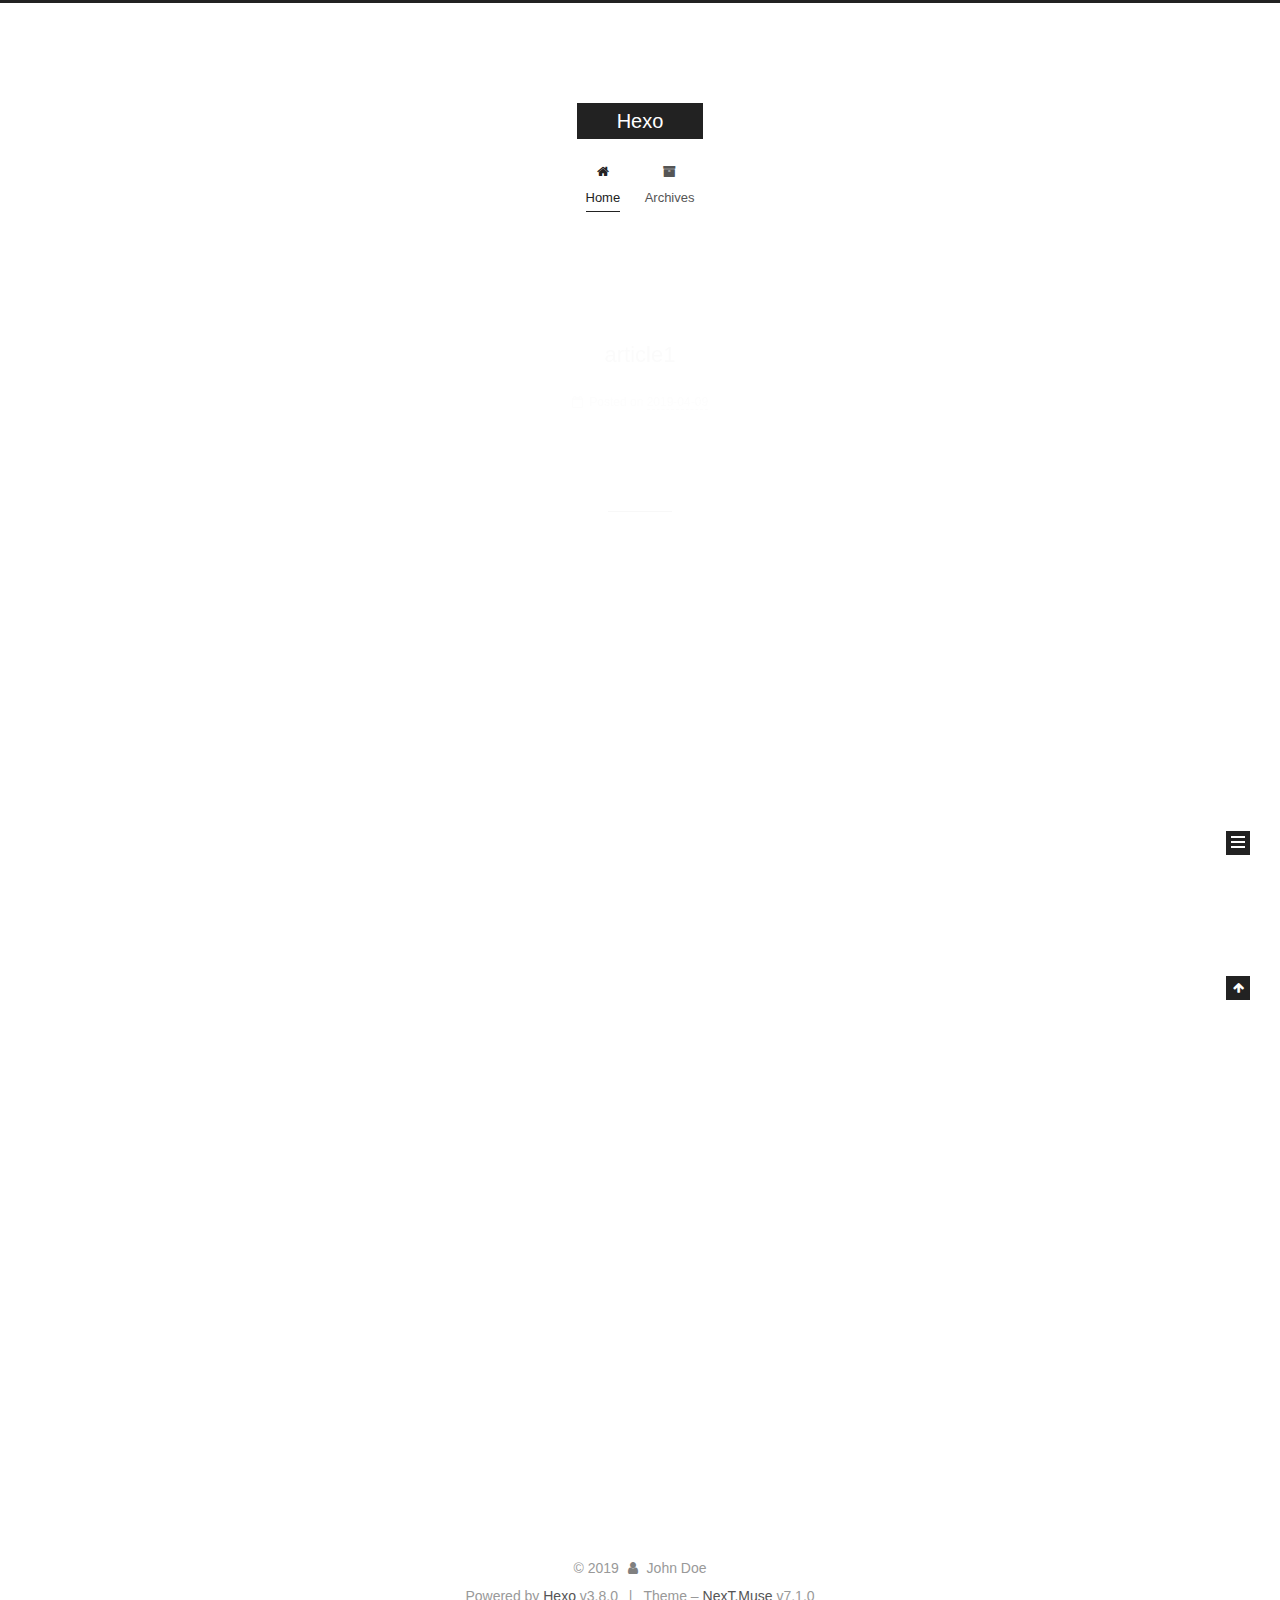
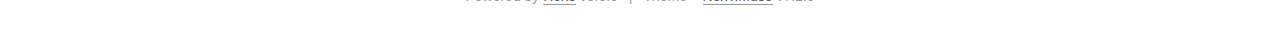
==== commit 931984f8: "Site updated: 2019-04-09 22:59:18" ====
--- a/index.html
+++ b/index.html
@@ -1,465 +1,811 @@
 <!DOCTYPE html>
-<html lang="en">
-
-<!-- Head tag -->
+
+
+
+
+
+
+
+
+
+
+
+
+  
+
+
+<html class="theme-next muse use-motion" lang>
 <head><meta name="generator" content="Hexo 3.8.0">
-    <meta charset="utf-8">
-    <meta http-equiv="X-UA-Compatible" content="IE=edge">
-    <meta name="viewport" content="width=device-width, initial-scale=1">
-    <meta name="description" content>
-    <meta name="keyword" content>
-    <meta name="theme-color" content="#600090">
-    <meta name="msapplication-navbutton-color" content="#600090">
-    <meta name="apple-mobile-web-app-capable" content="yes">
-    <meta name="apple-mobile-web-app-status-bar-style" content="#600090">
-    <link rel="shortcut icon" href="https://cdn4.iconfinder.com/data/icons/ionicons/512/icon-person-128.png">
-    <link rel="alternate" type="application/atom+xml" title="Hexo" href="/atom.xml">
-    <link rel="stylesheet" href="//cdnjs.cloudflare.com/ajax/libs/animate.css/3.5.2/animate.min.css">
-    <link rel="stylesheet" href="//cdn.bootcss.com/font-awesome/4.6.3/css/font-awesome.css">
-    <title>
-        
-        
-        
-    </title>
-
-    <link rel="canonical" href="http://yoursite.com/">
-
-    <!-- Bootstrap Core CSS -->
-    <link rel="stylesheet" href="/css/bootstrap.min.css">
-
-    <!-- Custom CSS -->
-    <link rel="stylesheet" href="/css/blog-style.css">
-
-    <!-- Pygments Github CSS -->
-    <link rel="stylesheet" href="/css/syntax.css">
+  <meta charset="UTF-8">
+<meta http-equiv="X-UA-Compatible" content="IE=edge">
+<meta name="viewport" content="width=device-width, initial-scale=1, maximum-scale=2">
+<meta name="theme-color" content="#222">
+
+
+
+
+
+
+
+
+
+
+
+
+
+
+
+
+
+
+
+
+
+
+
+
+<link rel="stylesheet" href="/lib/font-awesome/css/font-awesome.min.css?v=4.6.2">
+
+<link rel="stylesheet" href="/css/main.css?v=7.1.0">
+
+
+  <link rel="apple-touch-icon" sizes="180x180" href="/images/apple-touch-icon-next.png?v=7.1.0">
+
+
+  <link rel="icon" type="image/png" sizes="32x32" href="/images/favicon-32x32-next.png?v=7.1.0">
+
+
+  <link rel="icon" type="image/png" sizes="16x16" href="/images/favicon-16x16-next.png?v=7.1.0">
+
+
+  <link rel="mask-icon" href="/images/logo.svg?v=7.1.0" color="#222">
+
+
+
+
+
+
+
+<script id="hexo.configurations">
+  var NexT = window.NexT || {};
+  var CONFIG = {
+    root: '/',
+    scheme: 'Muse',
+    version: '7.1.0',
+    sidebar: {"position":"left","display":"post","offset":12,"onmobile":false,"dimmer":false},
+    back2top: true,
+    back2top_sidebar: false,
+    fancybox: false,
+    fastclick: false,
+    lazyload: false,
+    tabs: true,
+    motion: {"enable":true,"async":false,"transition":{"post_block":"fadeIn","post_header":"slideDownIn","post_body":"slideDownIn","coll_header":"slideLeftIn","sidebar":"slideUpIn"}},
+    algolia: {
+      applicationID: '',
+      apiKey: '',
+      indexName: '',
+      hits: {"per_page":10},
+      labels: {"input_placeholder":"Search for Posts","hits_empty":"We didn't find any results for the search: ${query}","hits_stats":"${hits} results found in ${time} ms"}
+    }
+  };
+</script>
+
+
+  
+
+
+
+
+  <meta property="og:type" content="website">
+<meta property="og:title" content="Hexo">
+<meta property="og:url" content="http://yoursite.com/index.html">
+<meta property="og:site_name" content="Hexo">
+<meta property="og:locale" content="default">
+<meta name="twitter:card" content="summary">
+<meta name="twitter:title" content="Hexo">
+
+
+
+
+
+  
+  
+  <link rel="canonical" href="http://yoursite.com/">
+
+
+
+<script id="page.configurations">
+  CONFIG.page = {
+    sidebar: "",
+  };
+</script>
+
+  <title>Hexo</title>
+  
+
+
+
+
+
+
+
+
+
+
+
+
+  <noscript>
+  <style>
+  .use-motion .motion-element,
+  .use-motion .brand,
+  .use-motion .menu-item,
+  .sidebar-inner,
+  .use-motion .post-block,
+  .use-motion .pagination,
+  .use-motion .comments,
+  .use-motion .post-header,
+  .use-motion .post-body,
+  .use-motion .collection-title { opacity: initial; }
+
+  .use-motion .logo,
+  .use-motion .site-title,
+  .use-motion .site-subtitle {
+    opacity: initial;
+    top: initial;
+  }
+
+  .use-motion .logo-line-before i { left: initial; }
+  .use-motion .logo-line-after i { right: initial; }
+  </style>
+</noscript>
+
 </head>
 
-<style>
-
-    header.intro-header {
-        background-image: url('')
-    }
-</style>
-<!-- hack iOS CSS :active style -->
-<body ontouchstart="" class="animated fadeIn">
-<!-- Navigation -->
-<nav class="navbar navbar-default navbar-custom navbar-fixed-top " id="nav-top" data-ispost="false" data-istags="false
-" data-ishome="true">
-    <div class="container-fluid">
-        <!-- Brand and toggle get grouped for better mobile display -->
-        <div class="navbar-header page-scroll">
-            <button type="button" class="navbar-toggle">
-                <span class="sr-only">Toggle navigation</span>
-                <span class="icon-bar"></span>
-                <span class="icon-bar"></span>
-                <span class="icon-bar"></span>
-            </button>
-            <a class="navbar-brand animated pulse" href="/">
-                <span class="brand-logo">
-                    Hexo
-                </span>
-                's Blog
-            </a>
-        </div>
-
-        <!-- Collect the nav links, forms, and other content for toggling -->
-        <!-- Known Issue, found by Hux:
-            <nav>'s height woule be hold on by its content.
-            so, when navbar scale out, the <nav> will cover tags.
-            also mask any touch event of tags, unfortunately.
-        -->
-        <!-- /.navbar-collapse -->
-        <div id="huxblog_navbar">
-            <div class="navbar-collapse">
-                <ul class="nav navbar-nav navbar-right">
-                    <li>
-                        <a href="/">Home</a>
-                    </li>
-					
-                    
-					
-					
-                </ul>
-            </div>
-        </div>
+<body itemscope itemtype="http://schema.org/WebPage" lang="default">
+
+  
+  
+    
+  
+
+  <div class="container sidebar-position-left 
+  page-home">
+    <div class="headband"></div>
+
+    <header id="header" class="header" itemscope itemtype="http://schema.org/WPHeader">
+      <div class="header-inner"><div class="site-brand-wrapper">
+  <div class="site-meta">
+    
+
+    <div class="custom-logo-site-title">
+      <a href="/" class="brand" rel="start">
+        <span class="logo-line-before"><i></i></span>
+        <span class="site-title">Hexo</span>
+        <span class="logo-line-after"><i></i></span>
+      </a>
     </div>
-    <!-- /.container -->
+    
+    
+  </div>
+
+  <div class="site-nav-toggle">
+    <button aria-label="Toggle navigation bar">
+      <span class="btn-bar"></span>
+      <span class="btn-bar"></span>
+      <span class="btn-bar"></span>
+    </button>
+  </div>
+</div>
+
+
+
+<nav class="site-nav">
+  
+    <ul id="menu" class="menu">
+      
+        
+        
+        
+          
+          <li class="menu-item menu-item-home menu-item-active">
+
+    
+    
+    
+      
+    
+
+    
+
+    <a href="/" rel="section"><i class="menu-item-icon fa fa-fw fa-home"></i> <br>Home</a>
+
+  </li>
+        
+        
+        
+          
+          <li class="menu-item menu-item-archives">
+
+    
+    
+    
+      
+    
+
+    
+
+    <a href="/archives/" rel="section"><i class="menu-item-icon fa fa-fw fa-archive"></i> <br>Archives</a>
+
+  </li>
+
+      
+      
+    </ul>
+  
+
+  
+    
+
+  
+
+  
 </nav>
-<script>
-    // Drop Bootstarp low-performance Navbar
-    // Use customize navbar with high-quality material design animation
-    // in high-perf jank-free CSS3 implementation
-//    var $body   = document.body;
-    var $toggle = document.querySelector('.navbar-toggle');
-    var $navbar = document.querySelector('#huxblog_navbar');
-    var $collapse = document.querySelector('.navbar-collapse');
-
-    $toggle.addEventListener('click', handleMagic)
-    function handleMagic(e){
-        if ($navbar.className.indexOf('in') > 0) {
-        // CLOSE
-            $navbar.className = " ";
-            // wait until animation end.
-            setTimeout(function(){
-                // prevent frequently toggle
-                if($navbar.className.indexOf('in') < 0) {
-                    $collapse.style.height = "0px"
-                }
-            },400)
-        }else{
-        // OPEN
-            $collapse.style.height = "auto"
-            $navbar.className += " in";
-        }
-    }
-</script>
-
-<!-- Main Content -->
-
-
-<style>
-
-    .custom-haojen-container .post-preview:nth-of-type(1),
-    .custom-haojen-container .post-preview-poetry:nth-of-type(1) {
-        text-align: center;
-        background-repeat: no-repeat;
-        border-radius: 3px;
-        background-size: cover;
-        padding: 0;
-        height: 300px;
-        display: table;
-        width: 100%;
-        background-color: rgba(0, 0, 0, 0.16);
-    }
-
-    /*去掉诗歌的背景图片*/
-    .custom-haojen-container .post-preview-poetry:nth-of-type(1) {
-        background-image: none !important;
-        background-color: rgba(255, 248, 220, 0.5);
-    }
-
-    .custom-haojen-container .post-preview:nth-child(1) h2,
-    .custom-haojen-container .post-preview:nth-child(1) .post-meta,
-    .custom-haojen-container .post-preview:nth-child(1) .post-subtitle {
-        text-shadow: 0 0 40px rgba(0, 0, 0, 1);
-        letter-spacing: 1px;
-        color: #fff;
-        margin-top: 0;
-        padding-left: 60px;
-        padding-right: 60px;
-    }
-
-    .custom-haojen-container .post-preview:nth-child(1) .post-meta {
-        font-size: .9em;
-        font-weight: 300;
-        margin-top: 0;
-    }
-
-    .custom-haojen-container .post-preview-poetry:nth-child(1) .post-subtitle {
-        letter-spacing: 6px;
-        font-size: 18px;
-        font-family: unset;
-        font-weight: 400;
-        color: rgba(0, 0, 0, .75)
-    }
-
-    /*不显示摘要*/
-    .custom-haojen-container .post-preview:nth-child(1) .post-content-preview {
-        display: none
-    }
-
-    /*只第一个显示背景图片*/
-    .custom-haojen-container .post-preview:not(:nth-child(1)) {
-        background-image: none !important;
-    }
-
-    /*第一个分界线去掉*/
-    .custom-haojen-container hr:nth-of-type(1) {
-        display: none;
-    }
-
-    /*主题*/
-    .custom-haojen-container .post-preview:nth-of-type(1) > a {
-        display: table-cell;
-        vertical-align: middle;
-    }
-
-    /*诗词标题*/
-    .custom-haojen-container .post-preview-poetry:nth-child(1) h2 {
-        font-size: 35px;
-        font-family: STKaiti;
-        color: rgba(0, 0, 0, .8);
-    }
-
-    .custom-haojen-container .post-preview-poetry:nth-of-type(1) .post-meta {
-        color: #0e2231;
-    }
-
-    @media (max-width: 768px) {
-        .custom-haojen-container .post-preview:nth-child(1) {
-            height: 240px;
-        }
-
-        .custom-haojen-container .post-preview-poetry:nth-child(1) h2 {
-            font-size: 28px !important;
-            margin-top: 0;
-        }
-
-        .custom-haojen-container .post-preview:nth-child(1) .post-subtitle {
-            font-size: 18px;
-            font-weight: 400;
-            padding-left: 0;
-            padding-right: 0;
-        }
-
-        .custom-haojen-container .post-preview:nth-of-type(1) > a {
-            padding: 20px
-        }
-    }
-
-    /*手机屏幕*/
-    @media (max-width: 400px) {
-        .custom-haojen-container .post-preview:nth-child(1) {
-            height: 195px;
-        }
-
-        .custom-haojen-container .post-preview-poetry:nth-child(1) h2 {
-            font-size: 20px !important;
-        }
-
-        .custom-haojen-container .post-preview:nth-child(1) .post-subtitle {
-            font-size: 16px;
-        }
-
-        .custom-haojen-container .post-preview:nth-child(1) a {
-            padding: 30px 20px;
-        }
-    }
-</style>
-
-<!-- Page Header -->
-<div class="col-lg-8 col-lg-offset-2 col-md-10 col-md-offset-1 visible-xs-block visible-sm-block">
-    <div class="row">
-        <header class="intro-header">
-            <div class="container">
-                <div class="site-heading text-center">
-                    <div class="about-me">
-                        <!--移动端头部显示-->
-                        <img src>
-                        <h5><a href="/about/">John Doe</a></h5>
-                        <p></p>
-                    </div>
-                </div>
-            </div>
-        </header>
-    </div>
+
+
+
+  
+
+
+
 </div>
-<!-- Main Content -->
-<div class="container custom-haojen-container">
-    <!-- Post Container -->
-    <div class="row">
-        <div class="col-lg-8 col-lg-offset-1 col-md-8 col-md-offset-1 col-sm-12 col-xs-12 post-container">
-            <!-- Main Content -->
-
-
-
-<div class="post-preview " style="background-image: url('')">
-    <a href="/2019/04/09/article1/">
-        <h2 class="post-title">
-            article1
-        </h2>
-        <p class="post-meta">
-            <i class="fa fa-calendar" aria-hidden="true"></i> 2019-04-09
-        </p>
-        
-        <div class="post-content-preview">
-            <p>
-                
-            </p>
-        </div>
-    </a>
-
-</div>
-
-<hr>
-
-
-
-<div class="post-preview " style="background-image: url('')">
-    <a href="/2019/04/09/hello-world/">
-        <h2 class="post-title">
-            Hello World
-        </h2>
-        <p class="post-meta">
-            <i class="fa fa-calendar" aria-hidden="true"></i> 2019-04-09
-        </p>
-        
-        <div class="post-content-preview">
-            <p>
-                Welcome to Hexo! This is your very first post. Check documentation for more info. If you get any problems when using Hexo, you can find the answer i..
-            </p>
-        </div>
-    </a>
-
-</div>
-
-<hr>
-
-
-
-
-<!-- 翻页 pager -->
-
-<ul class="pager">
-    
-    
-</ul>
-
-
-        </div>
-        <!-- Sidebar Container -->
-        <div class="
-                col-lg-3 col-lg-offset-0
-                col-md-3 col-md-offset-0
-                col-sm-12
-                col-xs-12
-                sidebar-container
-            ">
-
-            <!-- About Me -->
-            <section class="visible-md visible-lg" style="padding: 0 18px">
-                <div class="short-about">
-                    <!--侧边栏头像-->
-                    
-                    <h5><a href="/about/">John Doe</a></h5>
-                    
-                    <hr>
-                    <!-- SNS Link 社交 -->
-                    <ul class="list-inline">
-                        
-                        
-                        
-
-                        
-
-                        
-
-                        
-
-                        
-                    </ul>
-                </div>
-            </section>
-
-            <!-- Featured Tags  标签 -->
-            
-
-            
-
-        </div>
-    </div>
-</div>
-
-<!-- Footer -->
-<!-- Footer -->
-<footer>
-    <div class="container">
-        <div class="row">
-            <div class="col-lg-8 col-lg-offset-2 col-md-10 col-md-offset-1 text-center">
-                <br>
-                <ul class="list-inline text-center">
+    </header>
+
+    
+
+
+    <main id="main" class="main">
+      <div class="main-inner">
+        <div class="content-wrap">
+          
+          <div id="content" class="content">
+            
+  <section id="posts" class="posts-expand">
+    
+      
+
+  
+
+  
+  
+  
+
+  
+
+  <article class="post post-type-normal" itemscope itemtype="http://schema.org/Article">
+  
+  
+  
+  <div class="post-block">
+    <link itemprop="mainEntityOfPage" href="http://yoursite.com/2019/04/09/article1/">
+
+    <span hidden itemprop="author" itemscope itemtype="http://schema.org/Person">
+      <meta itemprop="name" content="John Doe">
+      <meta itemprop="description" content>
+      <meta itemprop="image" content="/images/avatar.gif">
+    </span>
+
+    <span hidden itemprop="publisher" itemscope itemtype="http://schema.org/Organization">
+      <meta itemprop="name" content="Hexo">
+    </span>
+
+    
+      <header class="post-header">
+
+        
+        
+          <h1 class="post-title" itemprop="name headline">
                 
                 
+                <a href="/2019/04/09/article1/" class="post-title-link" itemprop="url">article1</a>
+              
+            
+          </h1>
+        
+
+        <div class="post-meta">
+          <span class="post-time">
+
+            
+            
+            
+
+            
+              <span class="post-meta-item-icon">
+                <i class="fa fa-calendar-o"></i>
+              </span>
+              
+                <span class="post-meta-item-text">Posted on</span>
+              
+
+              
                 
-
+              
+
+              <time title="Created: 2019-04-09 22:36:20" itemprop="dateCreated datePublished" datetime="2019-04-09T22:36:20+02:00">2019-04-09</time>
+            
+
+            
+          </span>
+
+          
+
+          
+            
+            
+          
+
+          
+          
+
+          
+
+          
+
+          
+
+        </div>
+      </header>
+    
+
+    
+    
+    
+    <div class="post-body" itemprop="articleBody">
+
+      
+      
+
+      
+        
+          
+            
+          
+        
+      
+    </div>
+
+    
+
+    
+    
+    
+
+    
+
+    
+      
+    
+    
+
+    
+
+    <footer class="post-footer">
+      
+
+      
+
+      
+
+      
+      
+        <div class="post-eof"></div>
+      
+    </footer>
+  </div>
+  
+  
+  
+  </article>
+
+
+    
+      
+
+  
+
+  
+  
+  
+
+  
+
+  <article class="post post-type-normal" itemscope itemtype="http://schema.org/Article">
+  
+  
+  
+  <div class="post-block">
+    <link itemprop="mainEntityOfPage" href="http://yoursite.com/2019/04/09/hello-world/">
+
+    <span hidden itemprop="author" itemscope itemtype="http://schema.org/Person">
+      <meta itemprop="name" content="John Doe">
+      <meta itemprop="description" content>
+      <meta itemprop="image" content="/images/avatar.gif">
+    </span>
+
+    <span hidden itemprop="publisher" itemscope itemtype="http://schema.org/Organization">
+      <meta itemprop="name" content="Hexo">
+    </span>
+
+    
+      <header class="post-header">
+
+        
+        
+          <h1 class="post-title" itemprop="name headline">
                 
-
                 
-
+                <a href="/2019/04/09/hello-world/" class="post-title-link" itemprop="url">Hello World</a>
+              
+            
+          </h1>
+        
+
+        <div class="post-meta">
+          <span class="post-time">
+
+            
+            
+            
+
+            
+              <span class="post-meta-item-icon">
+                <i class="fa fa-calendar-o"></i>
+              </span>
+              
+                <span class="post-meta-item-text">Posted on</span>
+              
+
+              
                 
-
+              
+
+              <time title="Created: 2019-04-09 22:23:44" itemprop="dateCreated datePublished" datetime="2019-04-09T22:23:44+02:00">2019-04-09</time>
+            
+
+            
+          </span>
+
+          
+
+          
+            
+            
+          
+
+          
+          
+
+          
+
+          
+
+          
+
+        </div>
+      </header>
+    
+
+    
+    
+    
+    <div class="post-body" itemprop="articleBody">
+
+      
+      
+
+      
+        
+          
+            <p>Welcome to <a href="https://hexo.io/" target="_blank" rel="noopener">Hexo</a>! This is your very first post. Check <a href="https://hexo.io/docs/" target="_blank" rel="noopener">documentation</a> for more info. If you get any problems when using Hexo, you can find the answer in <a href="https://hexo.io/docs/troubleshooting.html" target="_blank" rel="noopener">troubleshooting</a> or you can ask me on <a href="https://github.com/hexojs/hexo/issues" target="_blank" rel="noopener">GitHub</a>.</p>
+<h2 id="Quick-Start"><a href="#Quick-Start" class="headerlink" title="Quick Start"></a>Quick Start</h2><h3 id="Create-a-new-post"><a href="#Create-a-new-post" class="headerlink" title="Create a new post"></a>Create a new post</h3><figure class="highlight bash"><table><tr><td class="gutter"><pre><span class="line">1</span><br></pre></td><td class="code"><pre><span class="line">$ hexo new <span class="string">"My New Post"</span></span><br></pre></td></tr></table></figure>
+<p>More info: <a href="https://hexo.io/docs/writing.html" target="_blank" rel="noopener">Writing</a></p>
+<h3 id="Run-server"><a href="#Run-server" class="headerlink" title="Run server"></a>Run server</h3><figure class="highlight bash"><table><tr><td class="gutter"><pre><span class="line">1</span><br></pre></td><td class="code"><pre><span class="line">$ hexo server</span><br></pre></td></tr></table></figure>
+<p>More info: <a href="https://hexo.io/docs/server.html" target="_blank" rel="noopener">Server</a></p>
+<h3 id="Generate-static-files"><a href="#Generate-static-files" class="headerlink" title="Generate static files"></a>Generate static files</h3><figure class="highlight bash"><table><tr><td class="gutter"><pre><span class="line">1</span><br></pre></td><td class="code"><pre><span class="line">$ hexo generate</span><br></pre></td></tr></table></figure>
+<p>More info: <a href="https://hexo.io/docs/generating.html" target="_blank" rel="noopener">Generating</a></p>
+<h3 id="Deploy-to-remote-sites"><a href="#Deploy-to-remote-sites" class="headerlink" title="Deploy to remote sites"></a>Deploy to remote sites</h3><figure class="highlight bash"><table><tr><td class="gutter"><pre><span class="line">1</span><br></pre></td><td class="code"><pre><span class="line">$ hexo deploy</span><br></pre></td></tr></table></figure>
+<p>More info: <a href="https://hexo.io/docs/deployment.html" target="_blank" rel="noopener">Deployment</a></p>
+
+          
+        
+      
+    </div>
+
+    
+
+    
+    
+    
+
+    
+
+    
+      
+    
+    
+
+    
+
+    <footer class="post-footer">
+      
+
+      
+
+      
+
+      
+      
+        <div class="post-eof"></div>
+      
+    </footer>
+  </div>
+  
+  
+  
+  </article>
+
+
+    
+  </section>
+
+  
+
+
+          </div>
+          
+
+        </div>
+        
+          
+  
+  <div class="sidebar-toggle">
+    <div class="sidebar-toggle-line-wrap">
+      <span class="sidebar-toggle-line sidebar-toggle-line-first"></span>
+      <span class="sidebar-toggle-line sidebar-toggle-line-middle"></span>
+      <span class="sidebar-toggle-line sidebar-toggle-line-last"></span>
+    </div>
+  </div>
+
+  <aside id="sidebar" class="sidebar">
+    <div class="sidebar-inner">
+
+      
+
+      
+
+      <div class="site-overview-wrap sidebar-panel sidebar-panel-active">
+        <div class="site-overview">
+          <div class="site-author motion-element" itemprop="author" itemscope itemtype="http://schema.org/Person">
+            
+              <p class="site-author-name" itemprop="name">John Doe</p>
+              <div class="site-description motion-element" itemprop="description"></div>
+          </div>
+
+          
+            <nav class="site-state motion-element">
+              
+                <div class="site-state-item site-state-posts">
                 
-
-                </ul>
-                <p class="copyright text-muted">
-                    Copyright &copy; Hexo 2019
-                    <br>
-                    <span id="busuanzi_container_site_pv" style="font-size: 12px;">PV: <span id="busuanzi_value_site_pv"></span> Times</span>
-                    <br>
-                    Theme by <a href="https://haojen.github.io/">Haojen Ma</a>
-                </p>
-
-            </div>
+                  <a href="/archives/">
+                
+                    <span class="site-state-item-count">2</span>
+                    <span class="site-state-item-name">posts</span>
+                  </a>
+                </div>
+              
+
+              
+
+              
+            </nav>
+          
+
+          
+
+          
+
+          
+
+          
+
+          
+          
+
+          
+            
+          
+          
+
         </div>
+      </div>
+
+      
+
+      
+
     </div>
-</footer>
-
-<!-- jQuery -->
-<script src="/js/jquery.min.js"></script>
-
-<!-- Bootstrap Core JavaScript -->
-<script src="/js/bootstrap.min.js"></script>
-
-<!-- Custom Theme JavaScript -->
-<script src="/js/blog.js"></script>
-
-<!-- async load function -->
+  </aside>
+  
+
+
+        
+      </div>
+    </main>
+
+    <footer id="footer" class="footer">
+      <div class="footer-inner">
+        <div class="copyright">&copy; <span itemprop="copyrightYear">2019</span>
+  <span class="with-love" id="animate">
+    <i class="fa fa-user"></i>
+  </span>
+  <span class="author" itemprop="copyrightHolder">John Doe</span>
+
+  
+
+  
+</div>
+
+
+  <div class="powered-by">Powered by <a href="https://hexo.io" class="theme-link" rel="noopener" target="_blank">Hexo</a> v3.8.0</div>
+
+
+
+  <span class="post-meta-divider">|</span>
+
+
+
+  <div class="theme-info">Theme – <a href="https://theme-next.org" class="theme-link" rel="noopener" target="_blank">NexT.Muse</a> v7.1.0</div>
+
+
+
+
+        
+
+
+
+
+
+
+
+
+        
+      </div>
+    </footer>
+
+    
+      <div class="back-to-top">
+        <i class="fa fa-arrow-up"></i>
+        
+      </div>
+    
+
+    
+
+    
+
+    
+  </div>
+
+  
+
 <script>
-    function async(u, c) {
-      var d = document, t = 'script',
-          o = d.createElement(t),
-          s = d.getElementsByTagName(t)[0];
-      o.src = u;
-      if (c) { o.addEventListener('load', function (e) { c(null, e); }, false); }
-      s.parentNode.insertBefore(o, s);
-    }
+  if (Object.prototype.toString.call(window.Promise) !== '[object Function]') {
+    window.Promise = null;
+  }
 </script>
 
-<!-- jquery.tagcloud.js -->
-<script>
-    // only load tagcloud.js in tag.html
-    if($('#tag_cloud').length !== 0){
-        async("http://yoursite.com/js/jquery.tagcloud.js",function(){
-            $.fn.tagcloud.defaults = {
-                //size: {start: 1, end: 1, unit: 'em'},
-                color: {start: '#bbbbee', end: '#0085a1'},
-            };
-            $('#tag_cloud a').tagcloud();
-        })
-    }
-</script>
-
-<!--fastClick.js -->
-<script>
-    async("//cdn.bootcss.com/fastclick/1.0.6/fastclick.min.js", function(){
-        var $nav = document.querySelector("nav");
-        if($nav) FastClick.attach($nav);
-    })
-</script>
-
-
-
-<!-- Google Analytics -->
-
-
-
-<!-- Baidu Tongji -->
-
-
-<!-- swiftype -->
-<script type="text/javascript">
-  (function(w,d,t,u,n,s,e){w['SwiftypeObject']=n;w[n]=w[n]||function(){
-  (w[n].q=w[n].q||[]).push(arguments);};s=d.createElement(t);
-  e=d.getElementsByTagName(t)[0];s.async=1;s.src=u;e.parentNode.insertBefore(s,e);
-  })(window,document,'script','//s.swiftypecdn.com/install/v2/st.js','_st');
-
-  _st('install','','2.0.0');
-</script>
-
-<script async src="//busuanzi.ibruce.info/busuanzi/2.3/busuanzi.pure.mini.js"></script>
-
-<!--wechat title img-->
-<img class="wechat-title-img" src="">
+
+
+
+
+
+
+
+
+
+
+
+
+
+
+
+
+
+
+
+
+
+
+
+
+
+  
+  <script src="/lib/jquery/index.js?v=2.1.3"></script>
+
+  
+  <script src="/lib/velocity/velocity.min.js?v=1.2.1"></script>
+
+  
+  <script src="/lib/velocity/velocity.ui.min.js?v=1.2.1"></script>
+
+
+  
+
+
+  <script src="/js/utils.js?v=7.1.0"></script>
+
+  <script src="/js/motion.js?v=7.1.0"></script>
+
+
+
+  
+  
+
+
+  <script src="/js/schemes/muse.js?v=7.1.0"></script>
+
+
+
+  
+
+  
+
+
+  <script src="/js/next-boot.js?v=7.1.0"></script>
+
+
+  
+
+  
+
+  
+
+  
+
+
+
+  
+
+
+
+
+  
+
+  
+
+  
+
+  
+
+  
+
+  
+
+  
+
+  
+
+  
+
+  
+
+  
+
+  
+
+  
+
+  
+
 </body>
-
 </html>
--- a/css/main.css
+++ b/css/main.css
@@ -0,0 +1,2476 @@
+/* normalize.css v8.0.1 | MIT License | github.com/necolas/normalize.css */
+html {
+  line-height: 1.15; /* 1 */
+  -webkit-text-size-adjust: 100%; /* 2 */
+}
+body {
+  margin: 0;
+}
+main {
+  display: block;
+}
+h1 {
+  font-size: 2em;
+  margin: 0.67em 0;
+}
+hr {
+  box-sizing: content-box; /* 1 */
+  height: 0; /* 1 */
+  overflow: visible; /* 2 */
+}
+pre {
+  font-family: monospace, monospace; /* 1 */
+  font-size: 1em; /* 2 */
+}
+a {
+  background-color: transparent;
+}
+abbr[title] {
+  border-bottom: none; /* 1 */
+  text-decoration: underline; /* 2 */
+  text-decoration: underline dotted; /* 2 */
+}
+b,
+strong {
+  font-weight: bolder;
+}
+code,
+kbd,
+samp {
+  font-family: monospace, monospace; /* 1 */
+  font-size: 1em; /* 2 */
+}
+small {
+  font-size: 80%;
+}
+sub,
+sup {
+  font-size: 75%;
+  line-height: 0;
+  position: relative;
+  vertical-align: baseline;
+}
+sub {
+  bottom: -0.25em;
+}
+sup {
+  top: -0.5em;
+}
+img {
+  border-style: none;
+}
+button,
+input,
+optgroup,
+select,
+textarea {
+  font-family: inherit; /* 1 */
+  font-size: 100%; /* 1 */
+  line-height: 1.15; /* 1 */
+  margin: 0; /* 2 */
+}
+button,
+input {
+/* 1 */
+  overflow: visible;
+}
+button,
+select {
+/* 1 */
+  text-transform: none;
+}
+button,
+[type="button"],
+[type="reset"],
+[type="submit"] {
+  -webkit-appearance: button;
+}
+button::-moz-focus-inner,
+[type="button"]::-moz-focus-inner,
+[type="reset"]::-moz-focus-inner,
+[type="submit"]::-moz-focus-inner {
+  border-style: none;
+  padding: 0;
+}
+button:-moz-focusring,
+[type="button"]:-moz-focusring,
+[type="reset"]:-moz-focusring,
+[type="submit"]:-moz-focusring {
+  outline: 1px dotted ButtonText;
+}
+fieldset {
+  padding: 0.35em 0.75em 0.625em;
+}
+legend {
+  box-sizing: border-box; /* 1 */
+  color: inherit; /* 2 */
+  display: table; /* 1 */
+  max-width: 100%; /* 1 */
+  padding: 0; /* 3 */
+  white-space: normal; /* 1 */
+}
+progress {
+  vertical-align: baseline;
+}
+textarea {
+  overflow: auto;
+}
+[type="checkbox"],
+[type="radio"] {
+  box-sizing: border-box; /* 1 */
+  padding: 0; /* 2 */
+}
+[type="number"]::-webkit-inner-spin-button,
+[type="number"]::-webkit-outer-spin-button {
+  height: auto;
+}
+[type="search"] {
+  -webkit-appearance: textfield; /* 1 */
+  outline-offset: -2px; /* 2 */
+}
+[type="search"]::-webkit-search-decoration {
+  -webkit-appearance: none;
+}
+::-webkit-file-upload-button {
+  -webkit-appearance: button; /* 1 */
+  font: inherit; /* 2 */
+}
+details {
+  display: block;
+}
+summary {
+  display: list-item;
+}
+template {
+  display: none;
+}
+[hidden] {
+  display: none;
+}
+::selection {
+  background: #262a30;
+  color: #fff;
+}
+body {
+  position: relative;
+  font-family: 'Lato', "PingFang SC", "Microsoft YaHei", sans-serif;
+  font-size: 14px;
+  line-height: 2;
+  color: #555;
+  background: #fff;
+}
+@media (max-width: 991px) {
+  body {
+    padding-right: 0 !important;
+  }
+}
+@media (min-width: 1200px) {
+  body {
+    font-size: 16px;
+  }
+}
+h1,
+h2,
+h3,
+h4,
+h5,
+h6 {
+  margin: 20px 0 15px;
+  padding: 0;
+  font-weight: bold;
+  line-height: 1.5;
+  font-family: 'Lato', "PingFang SC", "Microsoft YaHei", sans-serif;
+}
+h1 {
+  font-size: 22px;
+}
+h1 code {
+  font-size: 1em;
+}
+@media (max-width: 767px) {
+  h1 {
+    font-size: 18px;
+  }
+  h1 code {
+    font-size: 1em;
+  }
+}
+h2 {
+  font-size: 20px;
+}
+h2 code {
+  font-size: 1em;
+}
+@media (max-width: 767px) {
+  h2 {
+    font-size: 16px;
+  }
+  h2 code {
+    font-size: 1em;
+  }
+}
+h3 {
+  font-size: 18px;
+}
+h3 code {
+  font-size: 1em;
+}
+@media (max-width: 767px) {
+  h3 {
+    font-size: 14px;
+  }
+  h3 code {
+    font-size: 1em;
+  }
+}
+h4 {
+  font-size: 16px;
+}
+h4 code {
+  font-size: 1em;
+}
+@media (max-width: 767px) {
+  h4 {
+    font-size: 12px;
+  }
+  h4 code {
+    font-size: 1em;
+  }
+}
+h5 {
+  font-size: 14px;
+}
+h5 code {
+  font-size: 1em;
+}
+@media (max-width: 767px) {
+  h5 {
+    font-size: 10px;
+  }
+  h5 code {
+    font-size: 1em;
+  }
+}
+h6 {
+  font-size: 12px;
+}
+h6 code {
+  font-size: 1em;
+}
+@media (max-width: 767px) {
+  h6 {
+    font-size: 8px;
+  }
+  h6 code {
+    font-size: 1em;
+  }
+}
+p {
+  margin: 0 0 20px 0;
+}
+a,
+span.exturl {
+  overflow-wrap: break-word;
+  word-wrap: break-word;
+  background-color: transparent;
+  color: #555;
+  text-decoration: none;
+  outline: none;
+  border-bottom: 1px solid #999;
+  cursor: pointer;
+}
+a:hover,
+span.exturl:hover {
+  color: #222;
+  border-bottom-color: #222;
+}
+video {
+  max-width: 100%;
+  display: block;
+  margin-left: auto;
+  margin-right: auto;
+}
+img {
+  display: block;
+  margin: auto;
+  max-width: 100%;
+  height: auto;
+}
+hr {
+  margin: 40px 0;
+  height: 3px;
+  border: none;
+  background-color: #ddd;
+  background-image: repeating-linear-gradient(-45deg, #fff, #fff 4px, transparent 4px, transparent 8px);
+}
+blockquote {
+  margin: 0;
+  padding: 0 15px;
+  color: #666;
+  border-left: 4px solid #ddd;
+}
+blockquote cite::before {
+  content: "-";
+  padding: 0 5px;
+}
+dt {
+  font-weight: 700;
+}
+dd {
+  margin: 0;
+  padding: 0;
+}
+kbd {
+  border: 1px solid #ccc;
+  border-radius: 0.2em;
+  box-shadow: 0.1em 0.1em 0.2em rgba(0,0,0,0.1);
+  background-color: #f9f9f9;
+  font-family: inherit;
+  background-image: linear-gradient(top, #eee, #fff, #eee);
+  padding: 0.1em 0.3em;
+  white-space: nowrap;
+}
+.text-left {
+  text-align: left;
+}
+.text-center {
+  text-align: center;
+}
+.text-right {
+  text-align: right;
+}
+.text-justify {
+  text-align: justify;
+}
+.text-nowrap {
+  white-space: nowrap;
+}
+.text-lowercase {
+  text-transform: lowercase;
+}
+.text-uppercase {
+  text-transform: uppercase;
+}
+.text-capitalize {
+  text-transform: capitalize;
+}
+.center-block {
+  display: block;
+  margin-left: auto;
+  margin-right: auto;
+}
+.clearfix:before,
+.clearfix:after {
+  content: " ";
+  display: table;
+}
+.clearfix:after {
+  clear: both;
+}
+.pullquote {
+  width: 45%;
+}
+.pullquote.left {
+  float: left;
+  margin-left: 5px;
+  margin-right: 10px;
+}
+.pullquote.right {
+  float: right;
+  margin-left: 10px;
+  margin-right: 5px;
+}
+.affix {
+  position: fixed;
+}
+.translation {
+  margin-top: -20px;
+  font-size: 14px;
+  color: #999;
+}
+.scrollbar-measure {
+  width: 100px;
+  height: 100px;
+  overflow: scroll;
+  position: absolute;
+  top: -9999px;
+}
+.use-motion .motion-element {
+  opacity: 0;
+}
+.table-container {
+  margin: 20px 0;
+  overflow: auto;
+  -webkit-overflow-scrolling: touch;
+}
+.highlight .table-container {
+  margin: 0px;
+}
+table {
+  width: 100%;
+  border-collapse: collapse;
+  border-spacing: 0;
+  font-size: 14px;
+}
+table > tbody > tr:nth-of-type(odd) {
+  background-color: #f9f9f9;
+}
+table > tbody > tr:hover {
+  background-color: #f5f5f5;
+}
+caption,
+th,
+td {
+  padding: 8px;
+  text-align: left;
+  vertical-align: middle;
+  font-weight: normal;
+}
+th,
+td {
+  border: 1px solid #ddd;
+  border-bottom: 3px solid #ddd;
+}
+th {
+  padding-bottom: 10px;
+  font-weight: 700;
+}
+td {
+  border-bottom-width: 1px;
+}
+html,
+body {
+  height: 100%;
+}
+.container {
+  position: relative;
+}
+.header-inner {
+  margin: 0 auto;
+  padding: 100px 0 70px;
+  width: 700px;
+}
+@media (min-width: 1200px) {
+  .container .header-inner {
+    width: 800px;
+  }
+}
+@media (min-width: 1600px) {
+  .container .header-inner {
+    width: 900px;
+  }
+}
+.main-inner {
+  margin: 0 auto;
+  width: 700px;
+}
+@media (min-width: 1200px) {
+  .container .main-inner {
+    width: 800px;
+  }
+}
+@media (min-width: 1600px) {
+  .container .main-inner {
+    width: 900px;
+  }
+}
+.footer {
+  padding: 20px 0;
+}
+.footer-inner {
+  box-sizing: border-box;
+  margin: 0px auto;
+  width: 700px;
+}
+@media (min-width: 1200px) {
+  .container .footer-inner {
+    width: 800px;
+  }
+}
+@media (min-width: 1600px) {
+  .container .footer-inner {
+    width: 900px;
+  }
+}
+pre,
+.highlight {
+  overflow: auto;
+  margin: 20px 0;
+  padding: 0;
+  font-size: 14px;
+  color: #4d4d4c;
+  background: #f7f7f7;
+  line-height: 1.6;
+}
+pre,
+code {
+  font-family: consolas, Menlo, "PingFang SC", "Microsoft YaHei", monospace;
+}
+code {
+  overflow-wrap: break-word;
+  word-wrap: break-word;
+  padding: 2px 4px;
+  color: #555;
+  background: #eee;
+  border-radius: 3px;
+  font-size: 14px;
+}
+pre {
+  padding: 10px;
+}
+pre code {
+  padding: 0;
+  color: #4d4d4c;
+  background: none;
+  text-shadow: none;
+}
+.highlight {
+  border-radius: 1px;
+}
+.highlight pre {
+  border: none;
+  margin: 0;
+  padding: 10px 0;
+}
+.highlight table {
+  margin: 0;
+  width: auto;
+  border: none;
+}
+.highlight td {
+  border: none;
+  padding: 0;
+}
+.highlight figcaption {
+  font-size: 1em;
+  color: #4d4d4c;
+  line-height: 1em;
+  margin-bottom: 1em;
+  margin: 0em;
+  padding: 0.5em;
+  background: #eee;
+  border-bottom: 1px solid #e9e9e9;
+}
+.highlight figcaption:before,
+.highlight figcaption:after {
+  content: " ";
+  display: table;
+}
+.highlight figcaption:after {
+  clear: both;
+}
+.highlight figcaption a {
+  float: right;
+  color: #4d4d4c;
+}
+.highlight figcaption a:hover {
+  border-bottom-color: #4d4d4c;
+}
+.highlight .gutter pre {
+  padding-left: 10px;
+  padding-right: 10px;
+  color: #869194;
+  text-align: right;
+  background-color: #eff2f3;
+}
+.highlight .code pre {
+  width: 100%;
+  padding-left: 10px;
+  padding-right: 10px;
+  background-color: #f7f7f7;
+}
+.highlight .line {
+  height: 20px;
+}
+.gutter {
+  -webkit-user-select: none;
+  -moz-user-select: none;
+  -ms-user-select: none;
+  user-select: none;
+}
+.gist table {
+  width: auto;
+}
+.gist table td {
+  border: none;
+}
+pre .deletion {
+  background: #fdd;
+}
+pre .addition {
+  background: #dfd;
+}
+pre .meta {
+  color: #8959a8;
+}
+pre .comment {
+  color: #8e908c;
+}
+pre .variable,
+pre .attribute,
+pre .tag,
+pre .name,
+pre .regexp,
+pre .ruby .constant,
+pre .xml .tag .title,
+pre .xml .pi,
+pre .xml .doctype,
+pre .html .doctype,
+pre .css .id,
+pre .css .class,
+pre .css .pseudo {
+  color: #c82829;
+}
+pre .number,
+pre .preprocessor,
+pre .built_in,
+pre .builtin-name,
+pre .literal,
+pre .params,
+pre .constant,
+pre .command {
+  color: #f5871f;
+}
+pre .ruby .class .title,
+pre .css .rules .attribute,
+pre .string,
+pre .symbol,
+pre .value,
+pre .inheritance,
+pre .header,
+pre .ruby .symbol,
+pre .xml .cdata,
+pre .special,
+pre .formula {
+  color: #718c00;
+}
+pre .title,
+pre .css .hexcolor {
+  color: #3e999f;
+}
+pre .function,
+pre .python .decorator,
+pre .python .title,
+pre .ruby .function .title,
+pre .ruby .title .keyword,
+pre .perl .sub,
+pre .javascript .title,
+pre .coffeescript .title {
+  color: #4271ae;
+}
+pre .keyword,
+pre .javascript .function {
+  color: #8959a8;
+}
+.posts-expand .post-body img.full-image {
+  border: none;
+}
+.blockquote-center,
+.page-home .post-type-quote blockquote,
+.page-post-detail .post-type-quote blockquote {
+  position: relative;
+  margin: 40px 0;
+  padding: 0;
+  border-left: none;
+  text-align: center;
+}
+.blockquote-center::before,
+.page-home .post-type-quote blockquote::before,
+.page-post-detail .post-type-quote blockquote::before,
+.blockquote-center::after,
+.page-home .post-type-quote blockquote::after,
+.page-post-detail .post-type-quote blockquote::after {
+  position: absolute;
+  content: ' ';
+  display: block;
+  width: 100%;
+  height: 24px;
+  opacity: 0.2;
+  background-repeat: no-repeat;
+  background-position: 0 -6px;
+  background-size: 22px 22px;
+}
+.blockquote-center::before,
+.page-home .post-type-quote blockquote::before,
+.page-post-detail .post-type-quote blockquote::before {
+  top: -20px;
+  background-image: url("../images/quote-l.svg");
+  border-top: 1px solid #ccc;
+}
+.blockquote-center::after,
+.page-home .post-type-quote blockquote::after,
+.page-post-detail .post-type-quote blockquote::after {
+  bottom: -20px;
+  background-image: url("../images/quote-r.svg");
+  border-bottom: 1px solid #ccc;
+  background-position: 100% 8px;
+}
+.blockquote-center p,
+.page-home .post-type-quote blockquote p,
+.page-post-detail .post-type-quote blockquote p,
+.blockquote-center div,
+.page-home .post-type-quote blockquote div,
+.page-post-detail .post-type-quote blockquote div {
+  text-align: center;
+}
+.post .post-body .group-picture img {
+  box-sizing: border-box;
+  padding: 0 3px;
+  border: none;
+}
+.post .group-picture-row {
+  overflow: hidden;
+  margin-top: 6px;
+}
+.post .group-picture-row:first-child {
+  margin-top: 0;
+}
+.post .group-picture-column {
+  float: left;
+}
+.page-post-detail .post-body .group-picture-column {
+  float: none;
+  margin-top: 10px;
+  width: auto !important;
+}
+.page-post-detail .post-body .group-picture-column img {
+  margin: 0 auto;
+}
+.page-archive .group-picture-container {
+  overflow: hidden;
+}
+.page-archive .group-picture-row {
+  float: left;
+}
+.page-archive .group-picture-row:first-child {
+  margin-top: 6px;
+}
+.page-archive .group-picture-column {
+  max-width: 150px;
+  max-height: 150px;
+}
+.post-body .label {
+  display: inline;
+  padding: 0 2px;
+}
+.post-body .label.default {
+  background-color: #f0f0f0;
+}
+.post-body .label.primary {
+  background-color: #efe6f7;
+}
+.post-body .label.info {
+  background-color: #e5f2f8;
+}
+.post-body .label.success {
+  background-color: #e7f4e9;
+}
+.post-body .label.warning {
+  background-color: #fcf6e1;
+}
+.post-body .label.danger {
+  background-color: #fae8eb;
+}
+.post-body .note {
+  position: relative;
+  padding: 15px;
+  margin-bottom: 20px;
+  border: 1px solid #eee;
+  border-left-width: 5px;
+  border-radius: 3px;
+}
+.post-body .note h2,
+.post-body .note h3,
+.post-body .note h4,
+.post-body .note h5,
+.post-body .note h6 {
+  margin-top: 0;
+  margin-bottom: 0;
+  border-bottom: initial;
+  padding-top: 0 !important;
+}
+.post-body .note p:first-child,
+.post-body .note ul:first-child,
+.post-body .note ol:first-child,
+.post-body .note table:first-child,
+.post-body .note pre:first-child,
+.post-body .note blockquote:first-child {
+  margin-top: 0;
+}
+.post-body .note p:last-child,
+.post-body .note ul:last-child,
+.post-body .note ol:last-child,
+.post-body .note table:last-child,
+.post-body .note pre:last-child,
+.post-body .note blockquote:last-child {
+  margin-bottom: 0;
+}
+.post-body .note.default {
+  border-left-color: #777;
+}
+.post-body .note.default h2,
+.post-body .note.default h3,
+.post-body .note.default h4,
+.post-body .note.default h5,
+.post-body .note.default h6 {
+  color: #777;
+}
+.post-body .note.primary {
+  border-left-color: #6f42c1;
+}
+.post-body .note.primary h2,
+.post-body .note.primary h3,
+.post-body .note.primary h4,
+.post-body .note.primary h5,
+.post-body .note.primary h6 {
+  color: #6f42c1;
+}
+.post-body .note.info {
+  border-left-color: #428bca;
+}
+.post-body .note.info h2,
+.post-body .note.info h3,
+.post-body .note.info h4,
+.post-body .note.info h5,
+.post-body .note.info h6 {
+  color: #428bca;
+}
+.post-body .note.success {
+  border-left-color: #5cb85c;
+}
+.post-body .note.success h2,
+.post-body .note.success h3,
+.post-body .note.success h4,
+.post-body .note.success h5,
+.post-body .note.success h6 {
+  color: #5cb85c;
+}
+.post-body .note.warning {
+  border-left-color: #f0ad4e;
+}
+.post-body .note.warning h2,
+.post-body .note.warning h3,
+.post-body .note.warning h4,
+.post-body .note.warning h5,
+.post-body .note.warning h6 {
+  color: #f0ad4e;
+}
+.post-body .note.danger {
+  border-left-color: #d9534f;
+}
+.post-body .note.danger h2,
+.post-body .note.danger h3,
+.post-body .note.danger h4,
+.post-body .note.danger h5,
+.post-body .note.danger h6 {
+  color: #d9534f;
+}
+.post-body .tabs {
+  position: relative;
+  display: block;
+  margin-bottom: 20px;
+  padding-top: 10px;
+}
+.post-body .tabs ul.nav-tabs {
+  margin: 0;
+  padding: 0;
+  display: flex;
+  margin-bottom: -1px;
+}
+@media (max-width: 413px) {
+  .post-body .tabs ul.nav-tabs {
+    display: block;
+    margin-bottom: 5px;
+  }
+}
+.post-body .tabs ul.nav-tabs li.tab {
+  list-style-type: none !important;
+  margin: 0 0.25em 0 0;
+  border-top: 3px solid transparent;
+  border-left: 1px solid transparent;
+  border-right: 1px solid transparent;
+}
+@media (max-width: 413px) {
+  .post-body .tabs ul.nav-tabs li.tab {
+    margin: initial;
+    border-top: 1px solid transparent;
+    border-left: 3px solid transparent;
+    border-right: 1px solid transparent;
+    border-bottom: 1px solid transparent;
+  }
+}
+.post-body .tabs ul.nav-tabs li.tab a {
+  outline: 0;
+  border-bottom: initial;
+  display: block;
+  line-height: 1.8em;
+  padding: 0.25em 0.75em;
+  transition-duration: 0.2s;
+  transition-timing-function: ease-out;
+  transition-delay: 0s;
+}
+.post-body .tabs ul.nav-tabs li.tab a i {
+  width: 1.285714285714286em;
+}
+.post-body .tabs ul.nav-tabs li.tab.active {
+  border-top: 3px solid #fc6423;
+  border-left: 1px solid #ddd;
+  border-right: 1px solid #ddd;
+  background-color: #fff;
+}
+@media (max-width: 413px) {
+  .post-body .tabs ul.nav-tabs li.tab.active {
+    border-top: 1px solid #ddd;
+    border-left: 3px solid #fc6423;
+    border-right: 1px solid #ddd;
+    border-bottom: 1px solid #ddd;
+  }
+}
+.post-body .tabs ul.nav-tabs li.tab.active a {
+  cursor: default;
+  color: #555;
+}
+.post-body .tabs .tab-content {
+  background-color: #fff;
+}
+.post-body .tabs .tab-content .tab-pane {
+  border: 1px solid #ddd;
+  padding: 20px 20px 0 20px;
+}
+.post-body .tabs .tab-content .tab-pane:not(.active) {
+  display: none;
+}
+.post-body .tabs .tab-content .tab-pane.active {
+  display: block;
+}
+.btn {
+  display: inline-block;
+  padding: 0 20px;
+  font-size: 14px;
+  color: #fff;
+  background: #222;
+  border: 2px solid #222;
+  text-decoration: none;
+  border-radius: 0;
+  transition-property: background-color;
+  transition-duration: 0.2s;
+  transition-timing-function: ease-in-out;
+  transition-delay: 0s;
+  line-height: 2;
+}
+.btn:hover {
+  border-color: #222;
+  color: #222;
+  background: #fff;
+}
+.btn +.btn {
+  margin: 0 0 8px 8px;
+}
+.btn .fa-fw {
+  width: 1.285714285714286em;
+  text-align: left;
+}
+.btn-bar {
+  display: block;
+  width: 22px;
+  height: 2px;
+  background: #555;
+  border-radius: 1px;
+}
+.btn-bar+.btn-bar {
+  margin-top: 4px;
+}
+.pagination {
+  margin: 120px 0 40px;
+  text-align: center;
+  border-top: 1px solid #eee;
+}
+.page-number-basic,
+.pagination .prev,
+.pagination .next,
+.pagination .page-number,
+.pagination .space {
+  display: inline-block;
+  position: relative;
+  top: -1px;
+  margin: 0 10px;
+  padding: 0 11px;
+}
+@media (max-width: 767px) {
+  .page-number-basic,
+  .pagination .prev,
+  .pagination .next,
+  .pagination .page-number,
+  .pagination .space {
+    margin: 0 5px;
+  }
+}
+.pagination .prev,
+.pagination .next,
+.pagination .page-number {
+  border-bottom: 0;
+  border-top: 1px solid #eee;
+  transition-property: border-color;
+  transition-duration: 0.2s;
+  transition-timing-function: ease-in-out;
+  transition-delay: 0s;
+}
+.pagination .prev:hover,
+.pagination .next:hover,
+.pagination .page-number:hover {
+  border-top-color: #222;
+}
+.pagination .space {
+  padding: 0;
+  margin: 0;
+}
+.pagination .prev {
+  margin-left: 0;
+}
+.pagination .next {
+  margin-right: 0;
+}
+.pagination .page-number.current {
+  color: #fff;
+  background: #ccc;
+  border-top-color: #ccc;
+}
+@media (max-width: 767px) {
+  .pagination {
+    border-top: none;
+  }
+  .pagination .prev,
+  .pagination .next,
+  .pagination .page-number {
+    margin-bottom: 10px;
+    border-top: 0;
+    border-bottom: 1px solid #eee;
+    padding: 0 10px;
+  }
+  .pagination .prev:hover,
+  .pagination .next:hover,
+  .pagination .page-number:hover {
+    border-bottom-color: #222;
+  }
+}
+.comments {
+  margin: 60px 20px 0;
+}
+.back-to-top {
+  box-sizing: border-box;
+  position: fixed;
+  bottom: -100px;
+  right: 30px;
+  z-index: 1050;
+  padding: 0 6px;
+  width: 24px;
+  background: #222;
+  font-size: 12px;
+  opacity: 1;
+  color: #fff;
+  cursor: pointer;
+  text-align: center;
+  transition-property: bottom;
+  transition-duration: 0.2s;
+  transition-timing-function: ease-in-out;
+  transition-delay: 0s;
+}
+.back-to-top.back-to-top-on {
+  bottom: 19px;
+}
+@media (max-width: 991px) {
+  .back-to-top {
+    opacity: 0.8;
+    right: 20px;
+  }
+}
+.header {
+  background: transparent;
+}
+.header-inner {
+  position: relative;
+}
+.headband {
+  height: 3px;
+  background: #222;
+}
+.site-meta {
+  margin: 0;
+  text-align: center;
+}
+@media (max-width: 767px) {
+  .site-meta {
+    text-align: center;
+  }
+}
+.brand {
+  position: relative;
+  display: inline-block;
+  padding: 0 40px;
+  color: #fff;
+  background: #222;
+  border-bottom: none;
+}
+.brand:hover {
+  color: #fff;
+}
+.logo {
+  display: inline-block;
+  margin-right: 5px;
+  line-height: 36px;
+  vertical-align: top;
+}
+.site-title {
+  display: inline-block;
+  vertical-align: top;
+  line-height: 36px;
+  font-size: 20px;
+  font-weight: normal;
+  font-family: 'Lato', "PingFang SC", "Microsoft YaHei", sans-serif;
+}
+.site-subtitle {
+  margin-top: 10px;
+  font-size: 13px;
+  color: #999;
+}
+.use-motion .brand {
+  opacity: 0;
+}
+.use-motion .logo,
+.use-motion .site-title,
+.use-motion .site-subtitle,
+.use-motion .custom-logo-image {
+  opacity: 0;
+  position: relative;
+  top: -10px;
+}
+.site-nav-toggle {
+  display: none;
+  position: absolute;
+  top: 10px;
+  left: 10px;
+}
+@media (max-width: 767px) {
+  .site-nav-toggle {
+    display: block;
+  }
+}
+.site-nav-toggle button {
+  margin-top: 2px;
+  padding: 9px 10px;
+  background: transparent;
+  border: none;
+}
+@media (max-width: 767px) {
+  .site-nav {
+    display: none;
+    margin: 0 -10px;
+    padding: 0 10px;
+    clear: both;
+    border-top: 1px solid #ddd;
+  }
+}
+@media (min-width: 768px) and (max-width: 991px) {
+  .site-nav {
+    display: block !important;
+  }
+}
+@media (min-width: 992px) {
+  .site-nav {
+    display: block !important;
+  }
+}
+.menu {
+  margin-top: 20px;
+  padding-left: 0;
+  text-align: center;
+}
+.menu .menu-item {
+  display: inline-block;
+  margin: 0 10px;
+  list-style: none;
+}
+@media (max-width: 767px) {
+  .menu .menu-item {
+    margin-top: 10px;
+  }
+}
+.menu .menu-item a,
+.menu .menu-item span.exturl {
+  display: block;
+  font-size: 13px;
+  line-height: inherit;
+  border-bottom: 1px solid transparent;
+  transition-property: border-color;
+  transition-duration: 0.2s;
+  transition-timing-function: ease-in-out;
+  transition-delay: 0s;
+}
+.menu .menu-item a:hover,
+.menu .menu-item span.exturl:hover {
+  border-bottom-color: #222;
+}
+.menu .menu-item .fa {
+  margin-right: 5px;
+}
+.use-motion .menu-item {
+  opacity: 0;
+}
+.post-body {
+  overflow-wrap: break-word;
+  word-wrap: break-word;
+  font-family: 'Lato', "PingFang SC", "Microsoft YaHei", sans-serif;
+}
+.post-body span.exturl .fa {
+  font-size: 14px;
+  margin-left: 4px;
+}
+.post-body .fancybox img {
+  display: block !important;
+  margin: 0 auto;
+  cursor: pointer;
+  cursor: zoom-in;
+}
+.post-body .image-caption,
+.post-body .figure .caption {
+  margin: -20px auto 15px;
+  text-align: center;
+  font-size: 14px;
+  color: #999;
+  font-weight: bold;
+  line-height: 1;
+}
+.post-sticky-flag {
+  display: inline-block;
+  font-size: 16px;
+  transform: rotate(30deg);
+}
+.use-motion .post-block,
+.use-motion .pagination,
+.use-motion .comments {
+  opacity: 0;
+}
+.use-motion .post-header {
+  opacity: 0;
+}
+.use-motion .post-body {
+  opacity: 0;
+}
+.use-motion .collection-title {
+  opacity: 0;
+}
+.posts-expand {
+  padding-top: 40px;
+}
+@media (max-width: 767px) {
+  .posts-expand {
+    margin: 0 20px;
+  }
+  .post-body pre .gutter pre {
+    padding-right: 10px;
+  }
+  .post-body .highlight {
+    margin-left: 0px;
+    margin-right: 0px;
+    padding: 0;
+  }
+  .post-body .highlight .gutter pre {
+    padding-right: 10px;
+  }
+}
+@media (min-width: 992px) {
+  .posts-expand .post-body {
+    text-align: justify;
+  }
+}
+@media (max-width: 991px) {
+  .posts-expand .post-body {
+    text-align: justify;
+  }
+}
+.posts-expand .post-body h2,
+.posts-expand .post-body h3,
+.posts-expand .post-body h4,
+.posts-expand .post-body h5,
+.posts-expand .post-body h6 {
+  padding-top: 10px;
+}
+.posts-expand .post-body h2 .header-anchor,
+.posts-expand .post-body h3 .header-anchor,
+.posts-expand .post-body h4 .header-anchor,
+.posts-expand .post-body h5 .header-anchor,
+.posts-expand .post-body h6 .header-anchor {
+  float: right;
+  margin-left: 10px;
+  color: #ccc;
+  border-bottom-style: none;
+  visibility: hidden;
+}
+.posts-expand .post-body h2 .header-anchor:hover,
+.posts-expand .post-body h3 .header-anchor:hover,
+.posts-expand .post-body h4 .header-anchor:hover,
+.posts-expand .post-body h5 .header-anchor:hover,
+.posts-expand .post-body h6 .header-anchor:hover {
+  color: inherit;
+}
+.posts-expand .post-body h2:hover .header-anchor,
+.posts-expand .post-body h3:hover .header-anchor,
+.posts-expand .post-body h4:hover .header-anchor,
+.posts-expand .post-body h5:hover .header-anchor,
+.posts-expand .post-body h6:hover .header-anchor {
+  visibility: visible;
+}
+.posts-expand .post-body img {
+  box-sizing: border-box;
+  margin: 0 auto 25px;
+  padding: 3px;
+  border: 1px solid #ddd;
+}
+@media (max-width: 767px) {
+  .posts-collapse {
+    margin: 0 20px;
+  }
+  .posts-collapse .post-title,
+  .posts-collapse .post-meta {
+    display: block;
+    width: auto;
+    text-align: left;
+  }
+}
+.posts-collapse {
+  position: relative;
+  z-index: 1010;
+  margin-left: 55px;
+}
+.posts-collapse::after {
+  content: " ";
+  position: absolute;
+  top: 20px;
+  left: 0;
+  margin-left: -2px;
+  width: 4px;
+  height: 100%;
+  background: #f5f5f5;
+  z-index: -1;
+}
+@media (max-width: 767px) {
+  .posts-collapse {
+    margin: 0 20px;
+  }
+}
+.posts-collapse .collection-title {
+  position: relative;
+  margin: 60px 0;
+}
+.posts-collapse .collection-title h1,
+.posts-collapse .collection-title h2 {
+  margin-left: 20px;
+}
+.posts-collapse .collection-title small {
+  color: #bbb;
+  margin-left: 5px;
+}
+.posts-collapse .collection-title::before {
+  content: " ";
+  position: absolute;
+  left: 0;
+  top: 50%;
+  margin-left: -4px;
+  margin-top: -4px;
+  width: 8px;
+  height: 8px;
+  background: #bbb;
+  border-radius: 50%;
+}
+.posts-collapse .post {
+  margin: 30px 0;
+}
+.posts-collapse .post-header {
+  position: relative;
+  transition-duration: 0.2s;
+  transition-timing-function: ease-in-out;
+  transition-delay: 0s;
+  transition-property: border;
+  border-bottom: 1px dashed #ccc;
+}
+.posts-collapse .post-header::before {
+  content: " ";
+  position: absolute;
+  left: 0;
+  top: 12px;
+  width: 6px;
+  height: 6px;
+  margin-left: -4px;
+  background: #bbb;
+  border-radius: 50%;
+  border: 1px solid #fff;
+  transition-duration: 0.2s;
+  transition-timing-function: ease-in-out;
+  transition-delay: 0s;
+  transition-property: background;
+}
+.posts-collapse .post-header:hover {
+  border-bottom-color: #666;
+}
+.posts-collapse .post-header:hover::before {
+  background: #222;
+}
+.posts-collapse .post-meta {
+  position: absolute;
+  font-size: 12px;
+  left: 20px;
+  top: 5px;
+}
+.posts-collapse .post-comments-count {
+  display: none;
+}
+.posts-collapse .post-title {
+  margin-left: 60px;
+  font-size: 16px;
+  font-weight: normal;
+  line-height: inherit;
+}
+.posts-collapse .post-title::after {
+  margin-left: 3px;
+  opacity: 0.6;
+}
+.posts-collapse .post-title a,
+.posts-collapse .post-title span.exturl {
+  color: #666;
+  border-bottom: none;
+}
+.page-home .post-type-quote .post-header,
+.page-post-detail .post-type-quote .post-header,
+.page-home .post-type-quote .post-tags,
+.page-post-detail .post-type-quote .post-tags {
+  display: none;
+}
+.posts-expand .post-title {
+  overflow-wrap: break-word;
+  word-wrap: break-word;
+  text-align: center;
+  font-weight: 400;
+}
+.posts-expand .post-title-link {
+  display: inline-block;
+  position: relative;
+  color: #555;
+  border-bottom: none;
+  line-height: 1.2;
+  vertical-align: top;
+}
+.posts-expand .post-title-link::before {
+  content: "";
+  position: absolute;
+  width: 100%;
+  height: 2px;
+  bottom: 0;
+  left: 0;
+  background-color: #000;
+  visibility: hidden;
+  transform: scaleX(0);
+  transition-duration: 0.2s;
+  transition-timing-function: ease-in-out;
+  transition-delay: 0s;
+}
+.posts-expand .post-title-link:hover::before {
+  visibility: visible;
+  transform: scaleX(1);
+}
+.posts-expand .post-title-link .fa {
+  font-size: 20px;
+  margin-left: 5px;
+}
+.posts-expand .post-meta {
+  margin: 3px 0 60px 0;
+  color: #999;
+  font-family: 'Lato', "PingFang SC", "Microsoft YaHei", sans-serif;
+  font-size: 12px;
+  text-align: center;
+}
+.posts-expand .post-meta .post-category-list {
+  display: inline-block;
+  margin: 0;
+  padding: 3px;
+}
+.posts-expand .post-meta .post-category-list-link {
+  color: #999;
+}
+.posts-expand .post-meta .post-description {
+  font-size: 14px;
+  margin-top: 2px;
+}
+.posts-expand .post-meta time {
+  border-bottom: 1px dashed #999;
+  cursor: help;
+}
+.post-meta-divider {
+  margin: 0 0.5em;
+}
+.post-meta-item-icon {
+  margin-right: 3px;
+}
+@media (min-width: 768px) and (max-width: 991px) {
+  .post-meta-item-icon {
+    display: inline-block;
+  }
+}
+@media (max-width: 767px) {
+  .post-meta-item-icon {
+    display: inline-block;
+  }
+}
+@media (min-width: 768px) and (max-width: 991px) {
+  .post-meta-item-text {
+    display: none;
+  }
+}
+@media (max-width: 767px) {
+  .post-meta-item-text {
+    display: none;
+  }
+}
+.post-button {
+  margin-top: 40px;
+}
+.posts-expand .post-tags {
+  margin-top: 40px;
+  text-align: center;
+}
+.posts-expand .post-tags a {
+  display: inline-block;
+  margin-right: 10px;
+  font-size: 13px;
+}
+.post-nav {
+  display: table;
+  margin-top: 15px;
+  width: 100%;
+  border-top: 1px solid #eee;
+}
+.post-nav-divider {
+  display: table-cell;
+  width: 10%;
+}
+.post-nav-item {
+  display: table-cell;
+  padding: 10px 0 0 0;
+  width: 45%;
+  vertical-align: top;
+}
+.post-nav-item a {
+  position: relative;
+  display: block;
+  line-height: 25px;
+  font-size: 14px;
+  color: #555;
+  border-bottom: none;
+}
+.post-nav-item a:hover {
+  color: #222;
+  border-bottom: none;
+}
+.post-nav-item a:active {
+  top: 2px;
+}
+.post-nav-item .fa {
+  font-size: 12px;
+  margin-right: 5px;
+}
+.post-nav-next a {
+  padding-left: 5px;
+}
+.post-nav-prev {
+  text-align: right;
+}
+.post-nav-prev a {
+  padding-right: 5px;
+}
+.post-nav-prev .fa {
+  margin-left: 5px;
+}
+.posts-expand .post-eof {
+  margin: 80px auto 60px;
+  width: 8%;
+  height: 1px;
+  background: #ccc;
+  text-align: center;
+}
+.post:last-child .post-eof {
+  display: none;
+}
+.post-gallery {
+  display: table;
+  table-layout: fixed;
+  width: 100%;
+  border-collapse: separate;
+}
+.post-gallery-row {
+  display: table-row;
+}
+.post-gallery .post-gallery-img {
+  display: table-cell;
+  text-align: center;
+  vertical-align: middle;
+  border: none;
+}
+.post-gallery .post-gallery-img img {
+  max-width: 100%;
+  max-height: 100%;
+  border: none;
+}
+.fancybox-close,
+.fancybox-close:hover {
+  border: none;
+}
+.rtl.post-body p,
+.rtl.post-body a,
+.rtl.post-body h1,
+.rtl.post-body h2,
+.rtl.post-body h3,
+.rtl.post-body h4,
+.rtl.post-body h5,
+.rtl.post-body h6,
+.rtl.post-body li,
+.rtl.post-body ul,
+.rtl.post-body ol {
+  direction: rtl;
+  font-family: UKIJ Ekran;
+}
+.rtl.post-title {
+  font-family: UKIJ Ekran;
+}
+.sidebar {
+  position: fixed;
+  right: 0;
+  top: 0;
+  bottom: 0;
+  width: 0;
+  z-index: 1040;
+  box-shadow: inset 0 2px 6px #000;
+  background: #222;
+}
+.sidebar a,
+.sidebar span.exturl {
+  color: #999;
+  border-bottom-color: #555;
+}
+.sidebar a:hover,
+.sidebar span.exturl:hover {
+  color: #eee;
+  border-bottom-color: #eee;
+}
+@media (max-width: 991px) {
+  .sidebar {
+    display: none;
+  }
+}
+.sidebar-inner {
+  position: relative;
+  padding: 20px 10px;
+  color: #999;
+  text-align: center;
+}
+.site-overview-wrap {
+  overflow: hidden;
+}
+.site-overview {
+  overflow-y: auto;
+  overflow-x: hidden;
+}
+.cc-license {
+  margin-top: 10px;
+  text-align: center;
+}
+.cc-license .cc-opacity {
+  opacity: 0.7;
+  border-bottom: none;
+}
+.cc-license .cc-opacity:hover {
+  opacity: 0.9;
+}
+.cc-license img {
+  display: inline-block;
+}
+.sidebar-toggle {
+  position: fixed;
+  right: 30px;
+  bottom: 45px;
+  width: 14px;
+  height: 14px;
+  padding: 5px;
+  background: #222;
+  line-height: 0;
+  z-index: 1050;
+  cursor: pointer;
+}
+@media (max-width: 991px) {
+  .sidebar-toggle {
+    opacity: 0.8;
+    right: 20px;
+    display: none;
+  }
+}
+.sidebar-toggle-line {
+  position: relative;
+  display: inline-block;
+  vertical-align: top;
+  height: 2px;
+  width: 100%;
+  background: #fff;
+  margin-top: 3px;
+}
+.sidebar-toggle-line:first-child {
+  margin-top: 0;
+}
+.site-author-image {
+  display: block;
+  margin: 0 auto;
+  padding: 2px;
+  max-width: 96px;
+  height: auto;
+  border: 2px solid #333;
+  opacity: 1;
+}
+.site-author-name {
+  margin: 5px 0 0;
+  text-align: center;
+  color: #f5f5f5;
+  font-weight: normal;
+}
+.site-description {
+  margin-top: 5px;
+  text-align: center;
+  font-size: 14px;
+  color: #999;
+}
+.links-of-author {
+  margin-top: 20px;
+}
+.links-of-author a,
+.links-of-author span.exturl {
+  display: inline-block;
+  vertical-align: middle;
+  margin-right: 10px;
+  margin-bottom: 10px;
+  border-bottom-color: #555;
+  font-size: 13px;
+}
+.links-of-author a:before,
+.links-of-author span.exturl:before {
+  display: inline-block;
+  vertical-align: middle;
+  margin-right: 3px;
+  content: " ";
+  width: 4px;
+  height: 4px;
+  border-radius: 50%;
+  background: #5528f0;
+}
+.feed-link,
+.chat {
+  margin-top: 10px;
+}
+.feed-link a,
+.chat a {
+  display: inline-block;
+  padding: 0 15px;
+  color: #fc6423;
+  border: 1px solid #fc6423 !important;
+  border-radius: 4px;
+}
+.feed-link a i,
+.chat a i {
+  color: #fc6423;
+  font-size: 14px;
+}
+.feed-link a:hover,
+.chat a:hover {
+  color: #fff;
+  background: #fc6423;
+}
+.feed-link a:hover i,
+.chat a:hover i {
+  color: #fff;
+}
+.links-of-blogroll {
+  margin-top: 10px;
+  font-size: 13px;
+}
+.links-of-blogroll-title {
+  margin-top: 0;
+  font-size: 14px;
+  font-weight: 600;
+}
+.links-of-blogroll-list {
+  margin: 0;
+  padding: 0;
+  list-style: none;
+}
+.links-of-blogroll-item {
+  padding: 2px 10px;
+}
+.links-of-blogroll-item a,
+.links-of-blogroll-item span.exturl {
+  max-width: 280px;
+  box-sizing: border-box;
+  display: inline-block;
+  overflow: hidden;
+  white-space: nowrap;
+  text-overflow: ellipsis;
+}
+.sidebar-nav {
+  margin: 0 0 20px;
+  padding-left: 0;
+}
+.sidebar-nav li {
+  display: inline-block;
+  cursor: pointer;
+  border-bottom: 1px solid transparent;
+  font-size: 14px;
+  color: #555;
+}
+.sidebar-nav li:hover {
+  color: #f5f5f5;
+}
+.page-post-detail .sidebar-nav-toc {
+  padding: 0 5px;
+}
+.page-post-detail .sidebar-nav-overview {
+  margin-left: 10px;
+}
+.sidebar-nav .sidebar-nav-active {
+  color: #87daff;
+  border-bottom-color: #87daff;
+}
+.sidebar-nav .sidebar-nav-active:hover {
+  color: #87daff;
+}
+.sidebar-panel {
+  display: none;
+}
+.sidebar-panel-active {
+  display: block;
+}
+.site-state {
+  display: flex;
+  justify-content: center;
+  overflow: hidden;
+  line-height: 1.4;
+  white-space: nowrap;
+  text-align: center;
+  margin-top: 10px;
+}
+.site-state-item {
+  padding: 0 15px;
+  border-left: 1px solid #333;
+}
+.site-state-item:first-child {
+  border-left: none;
+}
+.site-state-item a {
+  border-bottom: none;
+}
+.site-state-item-count {
+  display: block;
+  text-align: center;
+  color: inherit;
+  font-weight: 600;
+  font-size: 18px;
+}
+.site-state-item-name {
+  font-size: 13px;
+  color: inherit;
+}
+.post-toc-empty {
+  font-size: 14px;
+  color: #666;
+}
+.post-toc-wrap {
+  overflow: hidden;
+}
+.post-toc {
+  overflow: auto;
+}
+.post-toc ol {
+  margin: 0;
+  padding: 0 2px 5px 10px;
+  text-align: left;
+  list-style: none;
+  font-size: 14px;
+}
+.post-toc ol > ol {
+  padding-left: 0;
+}
+.post-toc ol a {
+  transition-duration: 0.2s;
+  transition-timing-function: ease-in-out;
+  transition-delay: 0s;
+  transition-property: all;
+  color: #999;
+  border-bottom-color: #555;
+}
+.post-toc ol a:hover {
+  color: #ccc;
+  border-bottom-color: #ccc;
+}
+.post-toc .nav-item {
+  overflow: hidden;
+  text-overflow: ellipsis;
+  white-space: nowrap;
+  line-height: 1.8;
+}
+.post-toc .nav .nav-child {
+  display: none;
+}
+.post-toc .nav .active > .nav-child {
+  display: block;
+}
+.post-toc .nav .active-current > .nav-child {
+  display: block;
+}
+.post-toc .nav .active-current > .nav-child > .nav-item {
+  display: block;
+}
+.post-toc .nav .active > a {
+  color: #87daff;
+  border-bottom-color: #87daff;
+}
+.post-toc .nav .active-current > a {
+  color: #87daff;
+}
+.post-toc .nav .active-current > a:hover {
+  color: #87daff;
+}
+.footer {
+  font-size: 14px;
+  color: #999;
+}
+.footer img {
+  border: none;
+}
+.footer-inner {
+  text-align: center;
+}
+.with-love {
+  display: inline-block;
+  margin: 0 5px;
+  color: #808080;
+}
+.powered-by,
+.theme-info {
+  display: inline-block;
+}
+@-moz-keyframes iconAnimate {
+  0%, 100% {
+    transform: scale(1);
+  }
+  10%, 30% {
+    transform: scale(0.9);
+  }
+  20%, 40%, 60%, 80% {
+    transform: scale(1.1);
+  }
+  50%, 70% {
+    transform: scale(1.1);
+  }
+}
+@-webkit-keyframes iconAnimate {
+  0%, 100% {
+    transform: scale(1);
+  }
+  10%, 30% {
+    transform: scale(0.9);
+  }
+  20%, 40%, 60%, 80% {
+    transform: scale(1.1);
+  }
+  50%, 70% {
+    transform: scale(1.1);
+  }
+}
+@-o-keyframes iconAnimate {
+  0%, 100% {
+    transform: scale(1);
+  }
+  10%, 30% {
+    transform: scale(0.9);
+  }
+  20%, 40%, 60%, 80% {
+    transform: scale(1.1);
+  }
+  50%, 70% {
+    transform: scale(1.1);
+  }
+}
+@keyframes iconAnimate {
+  0%, 100% {
+    transform: scale(1);
+  }
+  10%, 30% {
+    transform: scale(0.9);
+  }
+  20%, 40%, 60%, 80% {
+    transform: scale(1.1);
+  }
+  50%, 70% {
+    transform: scale(1.1);
+  }
+}
+.local-search-pop-overlay {
+  position: fixed;
+  width: 100%;
+  height: 100%;
+  top: 0;
+  left: 0;
+  z-index: 2080;
+  background-color: rgba(0,0,0,0.3);
+}
+.local-search-popup {
+  display: none;
+  position: fixed;
+  top: 10%;
+  left: 50%;
+  margin-left: -350px;
+  width: 700px;
+  height: 80%;
+  padding: 0;
+  background: #fff;
+  color: #333;
+  z-index: 9999;
+  border-radius: 5px;
+}
+@media (max-width: 767px) {
+  .local-search-popup {
+    padding: 0;
+    top: 0;
+    left: 0;
+    margin: 0;
+    width: 100%;
+    height: 100%;
+    border-radius: 0;
+  }
+}
+.local-search-popup ul.search-result-list {
+  padding: 0;
+  margin: 0 5px;
+}
+.local-search-popup p.search-result {
+  border-bottom: 1px dashed #ccc;
+  padding: 5px 0;
+}
+.local-search-popup a.search-result-title {
+  font-weight: bold;
+  font-size: 16px;
+}
+.local-search-popup .search-keyword {
+  border-bottom: 1px dashed #f00;
+  font-weight: bold;
+  color: #f00;
+}
+.local-search-popup .local-search-header {
+  padding: 5px;
+  height: 36px;
+  background: #f5f5f5;
+  border-top-left-radius: 5px;
+  border-top-right-radius: 5px;
+}
+.local-search-popup #local-search-result {
+  overflow: auto;
+  position: relative;
+  padding: 5px 25px;
+  height: calc(100% - 55px);
+}
+.local-search-popup .local-search-input-wrapper {
+  display: inline-block;
+  width: calc(100% - 90px);
+  height: 36px;
+  line-height: 36px;
+  padding: 0 5px;
+}
+.local-search-popup .local-search-input-wrapper input {
+  padding: 8px 0;
+  height: 20px;
+  display: block;
+  width: 100%;
+  outline: none;
+  border: none;
+  background: transparent;
+  vertical-align: middle;
+}
+.local-search-popup .search-icon,
+.local-search-popup .popup-btn-close {
+  display: inline-block;
+  font-size: 18px;
+  color: #999;
+  height: 36px;
+  width: 18px;
+  padding-left: 10px;
+  padding-right: 10px;
+}
+.local-search-popup .search-icon {
+  float: left;
+}
+.local-search-popup .popup-btn-close {
+  border-left: 1px solid #eee;
+  float: right;
+  cursor: pointer;
+}
+.local-search-popup #no-result {
+  position: absolute;
+  left: 50%;
+  top: 50%;
+  transform: translate(-50%, -50%);
+  color: #ccc;
+}
+.page-archive .archive-page-counter {
+  position: relative;
+  top: 3px;
+  left: 20px;
+}
+@media (max-width: 767px) {
+  .page-archive .archive-page-counter {
+    top: 5px;
+  }
+}
+.page-archive .posts-collapse .archive-move-on {
+  position: absolute;
+  top: 11px;
+  left: 0;
+  margin-left: -6px;
+  width: 10px;
+  height: 10px;
+  opacity: 0.5;
+  background: #555;
+  border: 1px solid #fff;
+  border-radius: 50%;
+}
+.page-archive .fa-external-link {
+  font-size: 15px;
+  margin-left: 5px;
+}
+.category-all-page .category-all-title {
+  text-align: center;
+}
+.category-all-page .category-all {
+  margin-top: 20px;
+}
+.category-all-page .category-list {
+  margin: 0;
+  padding: 0;
+  list-style: none;
+}
+.category-all-page .category-list-item {
+  margin: 5px 10px;
+}
+.category-all-page .category-list-count {
+  color: #bbb;
+}
+.category-all-page .category-list-count:before {
+  display: inline;
+  content: " (";
+}
+.category-all-page .category-list-count:after {
+  display: inline;
+  content: ") ";
+}
+.category-all-page .category-list-child {
+  padding-left: 10px;
+}
+#event-list {
+  padding-left: 30px;
+}
+#event-list hr {
+  margin: 20px 0 45px 0 !important;
+  background: #222;
+}
+#event-list hr:after {
+  display: inline-block;
+  content: 'NOW';
+  background: #222;
+  color: #fff;
+  font-weight: bold;
+  text-align: right;
+  padding: 0 5px;
+}
+#event-list li.event {
+  margin: 20px 0px;
+  background: #f9f9f9;
+  padding-left: 10px;
+  min-height: 40px;
+}
+#event-list li.event h2.event-summary {
+  margin: 0;
+  padding-bottom: 3px;
+}
+#event-list li.event h2.event-summary:before {
+  display: inline-block;
+  font-family: FontAwesome;
+  font-size: 8px;
+  content: '\f111';
+  vertical-align: middle;
+  margin-right: 25px;
+  color: #bbb;
+}
+#event-list li.event span.event-relative-time {
+  display: inline-block;
+  font-size: 12px;
+  font-weight: 400;
+  padding-left: 12px;
+  color: #bbb;
+}
+#event-list li.event span.event-details {
+  display: block;
+  color: #bbb;
+  margin-left: 56px;
+  padding-top: 3px;
+  padding-bottom: 6px;
+  text-indent: -24px;
+  line-height: 18px;
+}
+#event-list li.event span.event-details:before {
+  text-indent: 0;
+  display: inline-block;
+  width: 14px;
+  font-family: FontAwesome;
+  text-align: center;
+  margin-right: 9px;
+  color: #bbb;
+}
+#event-list li.event span.event-details.event-location:before {
+  content: '\f041';
+}
+#event-list li.event span.event-details.event-duration:before {
+  content: '\f017';
+}
+#event-list li.event-past {
+  background: #fcfcfc;
+  padding: 15px 0 15px 10px;
+}
+#event-list li.event-past > * {
+  opacity: 0.9;
+}
+#event-list li.event-past h2.event-summary {
+  color: #bbb;
+}
+#event-list li.event-past h2.event-summary:before {
+  color: #dfdfdf;
+}
+#event-list li.event-now {
+  background: #222;
+  color: #fff;
+  padding: 15px 0 15px 10px;
+}
+#event-list li.event-now h2.event-summary:before {
+  transform: scale(1.2);
+  color: #fff;
+  animation: dot-flash 1s alternate infinite ease-in-out;
+}
+#event-list li.event-now * {
+  color: #fff !important;
+}
+#event-list li.event-future {
+  background: #222;
+  color: #fff;
+  padding: 15px 0 15px 10px;
+}
+#event-list li.event-future h2.event-summary:before {
+  transform: scale(1.2);
+  color: #fff;
+  animation: dot-flash 1s alternate infinite ease-in-out;
+}
+#event-list li.event-future * {
+  color: #fff !important;
+}
+@-moz-keyframes dot-flash {
+  from {
+    opacity: 1;
+    transform: scale(1.1);
+  }
+  to {
+    opacity: 0;
+    transform: scale(1);
+  }
+}
+@-webkit-keyframes dot-flash {
+  from {
+    opacity: 1;
+    transform: scale(1.1);
+  }
+  to {
+    opacity: 0;
+    transform: scale(1);
+  }
+}
+@-o-keyframes dot-flash {
+  from {
+    opacity: 1;
+    transform: scale(1.1);
+  }
+  to {
+    opacity: 0;
+    transform: scale(1);
+  }
+}
+@keyframes dot-flash {
+  from {
+    opacity: 1;
+    transform: scale(1.1);
+  }
+  to {
+    opacity: 0;
+    transform: scale(1);
+  }
+}
+.page-post-detail .sidebar-toggle-line {
+  background: #87daff;
+}
+.page-post-detail .comments {
+  overflow: hidden;
+}
+ul.breadcrumb {
+  list-style: none;
+  margin: 1em 0;
+  padding: 0 2em;
+  text-align: center;
+  font-size: 12px;
+}
+ul.breadcrumb li {
+  display: inline;
+}
+ul.breadcrumb li+li:before {
+  padding: 0.5em;
+  font-weight: normal;
+  content: "/\00a0";
+}
+ul.breadcrumb li+li:last-child {
+  font-weight: bold;
+}
+.tag-cloud {
+  text-align: center;
+}
+.tag-cloud a {
+  display: inline-block;
+  margin: 10px;
+}
+.tag-cloud a:hover {
+  color: #222 !important;
+}
+@media (max-width: 767px) {
+  .header-inner,
+  .container .main-inner,
+  .footer-inner {
+    width: auto;
+  }
+}
+embed {
+  display: block;
+  margin: 0px auto 25px auto;
+}
+.custom-logo .site-meta-headline {
+  text-align: center;
+}
+.custom-logo .brand {
+  background: none;
+}
+.custom-logo .site-title {
+  margin: 10px auto 0;
+  font-size: 24px;
+  color: #222;
+}
+.custom-logo .site-title a {
+  border: none;
+}
+.custom-logo-image {
+  margin: 0 auto;
+  padding: 5px;
+  max-width: 150px;
+  background: #fff;
+}
+@media (max-width: 767px) {
+  .site-nav {
+    position: absolute;
+    left: 0;
+    top: 52px;
+    margin: 0;
+    width: 100%;
+    padding: 0;
+    background: #fff;
+    border-bottom: 1px solid #ddd;
+    z-index: 1030;
+  }
+}
+@media (max-width: 767px) {
+  .menu {
+    text-align: left;
+  }
+}
+.menu-item-active a,
+.menu .menu-item a:hover,
+.menu .menu-item span.exturl:hover {
+  border-bottom-color: #222 !important;
+  color: #222;
+}
+@media (max-width: 767px) {
+  .menu-item-active a,
+  .menu .menu-item a:hover,
+  .menu .menu-item span.exturl:hover {
+    border-bottom: 1px dotted #ddd !important;
+  }
+}
+@media (max-width: 767px) {
+  .menu .menu-item {
+    display: block;
+    margin: 0 10px;
+    vertical-align: top;
+  }
+}
+.menu .menu-item .badge {
+  display: inline-block;
+  padding: 1px 4px;
+  margin-left: 5px;
+  font-weight: 700;
+  line-height: 1;
+  text-align: center;
+  white-space: nowrap;
+  background-color: #eee;
+}
+@media (max-width: 767px) {
+  .menu .menu-item .badge {
+    float: right;
+    margin: 0.35em 0 0 0;
+  }
+}
+@media (max-width: 767px) {
+  .menu .menu-item br {
+    display: none;
+  }
+}
+@media (max-width: 767px) {
+  .menu .menu-item a,
+  .menu .menu-item span.exturl {
+    padding: 5px 10px;
+  }
+}
+@media (hover: none) {
+  .menu .menu-item a:hover,
+  .menu .menu-item span.exturl:hover {
+    border-bottom-color: transparent !important;
+  }
+}
+@media (min-width: 768px) and (max-width: 991px) {
+  .menu .menu-item .fa {
+    width: 100%;
+  }
+}
+@media (min-width: 992px) {
+  .menu .menu-item .fa {
+    width: 100%;
+  }
+}
+.site-search form {
+  display: none;
+}
+.links-of-blogroll-inline .links-of-blogroll-item {
+  display: inline-block;
+}
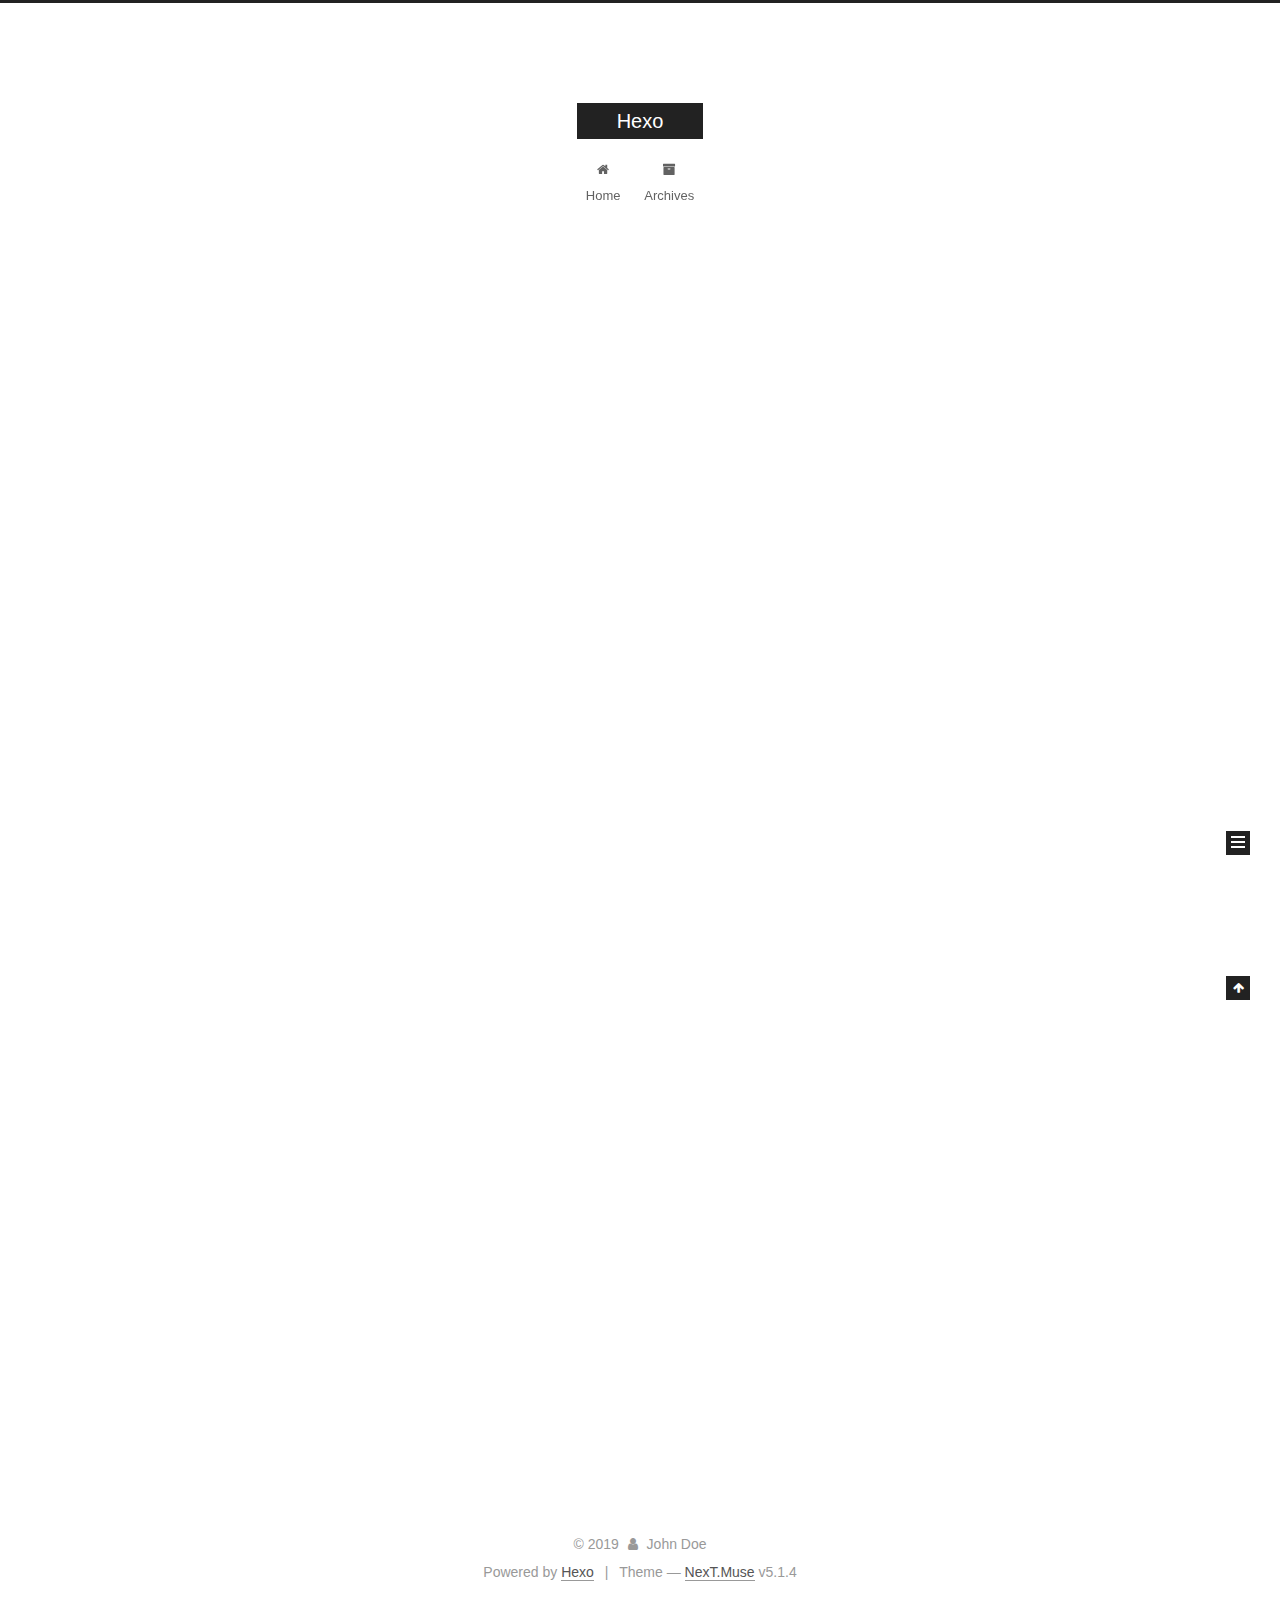
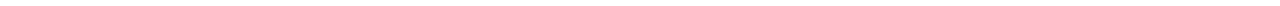
==== commit 27ade064: "Site updated: 2019-04-09 23:23:55" ====
--- a/index.html
+++ b/index.html
@@ -1,13 +1,4 @@
 <!DOCTYPE html>
-
-
-
-
-
-
-
-
-
 
 
 
@@ -18,7 +9,7 @@
 <head><meta name="generator" content="Hexo 3.8.0">
   <meta charset="UTF-8">
 <meta http-equiv="X-UA-Compatible" content="IE=edge">
-<meta name="viewport" content="width=device-width, initial-scale=1, maximum-scale=2">
+<meta name="viewport" content="width=device-width, initial-scale=1, maximum-scale=1">
 <meta name="theme-color" content="#222">
 
 
@@ -29,57 +20,89 @@
 
 
 
-
-
-
-
-
-
-
-
-
-
-
-
-
-
-
-<link rel="stylesheet" href="/lib/font-awesome/css/font-awesome.min.css?v=4.6.2">
-
-<link rel="stylesheet" href="/css/main.css?v=7.1.0">
-
-
-  <link rel="apple-touch-icon" sizes="180x180" href="/images/apple-touch-icon-next.png?v=7.1.0">
-
-
-  <link rel="icon" type="image/png" sizes="32x32" href="/images/favicon-32x32-next.png?v=7.1.0">
-
-
-  <link rel="icon" type="image/png" sizes="16x16" href="/images/favicon-16x16-next.png?v=7.1.0">
-
-
-  <link rel="mask-icon" href="/images/logo.svg?v=7.1.0" color="#222">
-
-
-
-
-
-
-
-<script id="hexo.configurations">
+<meta http-equiv="Cache-Control" content="no-transform">
+<meta http-equiv="Cache-Control" content="no-siteapp">
+
+
+
+
+
+
+
+
+
+
+
+
+
+
+
+
+  
+  
+  <link href="/lib/fancybox/source/jquery.fancybox.css?v=2.1.5" rel="stylesheet" type="text/css">
+
+
+
+
+
+
+
+<link href="/lib/font-awesome/css/font-awesome.min.css?v=4.6.2" rel="stylesheet" type="text/css">
+
+<link href="/css/main.css?v=5.1.4" rel="stylesheet" type="text/css">
+
+
+  <link rel="apple-touch-icon" sizes="180x180" href="/images/apple-touch-icon-next.png?v=5.1.4">
+
+
+  <link rel="icon" type="image/png" sizes="32x32" href="/images/favicon-32x32-next.png?v=5.1.4">
+
+
+  <link rel="icon" type="image/png" sizes="16x16" href="/images/favicon-16x16-next.png?v=5.1.4">
+
+
+  <link rel="mask-icon" href="/images/logo.svg?v=5.1.4" color="#222">
+
+
+
+
+
+  <meta name="keywords" content="Hexo, NexT">
+
+
+
+
+
+
+
+
+
+
+<meta property="og:type" content="website">
+<meta property="og:title" content="Hexo">
+<meta property="og:url" content="http://yoursite.com/index.html">
+<meta property="og:site_name" content="Hexo">
+<meta property="og:locale" content="default">
+<meta name="twitter:card" content="summary">
+<meta name="twitter:title" content="Hexo">
+
+
+
+<script type="text/javascript" id="hexo.configurations">
   var NexT = window.NexT || {};
   var CONFIG = {
     root: '/',
     scheme: 'Muse',
-    version: '7.1.0',
-    sidebar: {"position":"left","display":"post","offset":12,"onmobile":false,"dimmer":false},
-    back2top: true,
-    back2top_sidebar: false,
-    fancybox: false,
-    fastclick: false,
-    lazyload: false,
+    version: '5.1.4',
+    sidebar: {"position":"left","display":"post","offset":12,"b2t":false,"scrollpercent":false,"onmobile":false},
+    fancybox: true,
     tabs: true,
     motion: {"enable":true,"async":false,"transition":{"post_block":"fadeIn","post_header":"slideDownIn","post_body":"slideDownIn","coll_header":"slideLeftIn","sidebar":"slideUpIn"}},
+    duoshuo: {
+      userId: '0',
+      author: 'Author'
+    },
     algolia: {
       applicationID: '',
       apiKey: '',
@@ -91,34 +114,12 @@
 </script>
 
 
-  
-
-
-
-
-  <meta property="og:type" content="website">
-<meta property="og:title" content="Hexo">
-<meta property="og:url" content="http://yoursite.com/index.html">
-<meta property="og:site_name" content="Hexo">
-<meta property="og:locale" content="default">
-<meta name="twitter:card" content="summary">
-<meta name="twitter:title" content="Hexo">
-
-
-
-
-
-  
-  
+
   <link rel="canonical" href="http://yoursite.com/">
 
 
 
-<script id="page.configurations">
-  CONFIG.page = {
-    sidebar: "",
-  };
-</script>
+
 
   <title>Hexo</title>
   
@@ -129,35 +130,6 @@
 
 
 
-
-
-
-
-
-  <noscript>
-  <style>
-  .use-motion .motion-element,
-  .use-motion .brand,
-  .use-motion .menu-item,
-  .sidebar-inner,
-  .use-motion .post-block,
-  .use-motion .pagination,
-  .use-motion .comments,
-  .use-motion .post-header,
-  .use-motion .post-body,
-  .use-motion .collection-title { opacity: initial; }
-
-  .use-motion .logo,
-  .use-motion .site-title,
-  .use-motion .site-subtitle {
-    opacity: initial;
-    top: initial;
-  }
-
-  .use-motion .logo-line-before i { left: initial; }
-  .use-motion .logo-line-after i { right: initial; }
-  </style>
-</noscript>
 
 </head>
 
@@ -174,7 +146,7 @@
 
     <header id="header" class="header" itemscope itemtype="http://schema.org/WPHeader">
       <div class="header-inner"><div class="site-brand-wrapper">
-  <div class="site-meta">
+  <div class="site-meta ">
     
 
     <div class="custom-logo-site-title">
@@ -184,12 +156,13 @@
         <span class="logo-line-after"><i></i></span>
       </a>
     </div>
-    
-    
+      
+        <p class="site-subtitle"></p>
+      
   </div>
 
   <div class="site-nav-toggle">
-    <button aria-label="Toggle navigation bar">
+    <button>
       <span class="btn-bar"></span>
       <span class="btn-bar"></span>
       <span class="btn-bar"></span>
@@ -197,76 +170,48 @@
   </div>
 </div>
 
-
-
 <nav class="site-nav">
   
+
+  
     <ul id="menu" class="menu">
       
         
-        
-        
-          
-          <li class="menu-item menu-item-home menu-item-active">
-
-    
-    
-    
-      
-    
-
-    
-
-    <a href="/" rel="section"><i class="menu-item-icon fa fa-fw fa-home"></i> <br>Home</a>
-
-  </li>
-        
-        
-        
-          
-          <li class="menu-item menu-item-archives">
-
-    
-    
-    
-      
-    
-
-    
-
-    <a href="/archives/" rel="section"><i class="menu-item-icon fa fa-fw fa-archive"></i> <br>Archives</a>
-
-  </li>
-
-      
+        <li class="menu-item menu-item-home">
+          <a href="/" rel="section">
+            
+              <i class="menu-item-icon fa fa-fw fa-home"></i> <br>
+            
+            Home
+          </a>
+        </li>
+      
+        
+        <li class="menu-item menu-item-archives">
+          <a href="/archives/" rel="section">
+            
+              <i class="menu-item-icon fa fa-fw fa-archive"></i> <br>
+            
+            Archives
+          </a>
+        </li>
+      
+
       
     </ul>
   
 
   
-    
-
-  
-
-  
 </nav>
 
 
 
-  
-
-
-
-</div>
+ </div>
     </header>
-
-    
-
 
     <main id="main" class="main">
       <div class="main-inner">
         <div class="content-wrap">
-          
           <div id="content" class="content">
             
   <section id="posts" class="posts-expand">
@@ -277,8 +222,6 @@
 
   
   
-  
-
   
 
   <article class="post post-type-normal" itemscope itemtype="http://schema.org/Article">
@@ -305,20 +248,11 @@
         
           <h1 class="post-title" itemprop="name headline">
                 
-                
-                <a href="/2019/04/09/article1/" class="post-title-link" itemprop="url">article1</a>
-              
-            
-          </h1>
+                <a class="post-title-link" href="/2019/04/09/article1/" itemprop="url">article1</a></h1>
         
 
         <div class="post-meta">
           <span class="post-time">
-
-            
-            
-            
-
             
               <span class="post-meta-item-icon">
                 <i class="fa fa-calendar-o"></i>
@@ -326,12 +260,11 @@
               
                 <span class="post-meta-item-text">Posted on</span>
               
-
-              
-                
-              
-
-              <time title="Created: 2019-04-09 22:36:20" itemprop="dateCreated datePublished" datetime="2019-04-09T22:36:20+02:00">2019-04-09</time>
+              <time title="Post created" itemprop="dateCreated datePublished" datetime="2019-04-09T22:36:20+02:00">
+                2019-04-09
+              </time>
+            
+
             
 
             
@@ -340,7 +273,6 @@
           
 
           
-            
             
           
 
@@ -373,18 +305,12 @@
         
       
     </div>
-
-    
-
-    
-    
-    
-
-    
-
-    
-      
-    
+    
+    
+    
+
+    
+
     
 
     
@@ -415,8 +341,6 @@
 
   
   
-  
-
   
 
   <article class="post post-type-normal" itemscope itemtype="http://schema.org/Article">
@@ -443,20 +367,11 @@
         
           <h1 class="post-title" itemprop="name headline">
                 
-                
-                <a href="/2019/04/09/hello-world/" class="post-title-link" itemprop="url">Hello World</a>
-              
-            
-          </h1>
+                <a class="post-title-link" href="/2019/04/09/hello-world/" itemprop="url">Hello World</a></h1>
         
 
         <div class="post-meta">
           <span class="post-time">
-
-            
-            
-            
-
             
               <span class="post-meta-item-icon">
                 <i class="fa fa-calendar-o"></i>
@@ -464,12 +379,11 @@
               
                 <span class="post-meta-item-text">Posted on</span>
               
-
-              
-                
-              
-
-              <time title="Created: 2019-04-09 22:23:44" itemprop="dateCreated datePublished" datetime="2019-04-09T22:23:44+02:00">2019-04-09</time>
+              <time title="Post created" itemprop="dateCreated datePublished" datetime="2019-04-09T22:23:44+02:00">
+                2019-04-09
+              </time>
+            
+
             
 
             
@@ -478,7 +392,6 @@
           
 
           
-            
             
           
 
@@ -520,18 +433,12 @@
         
       
     </div>
-
-    
-
-    
-    
-    
-
-    
-
-    
-      
-    
+    
+    
+    
+
+    
+
     
 
     
@@ -562,6 +469,9 @@
 
 
           </div>
+          
+
+
           
 
         </div>
@@ -577,57 +487,54 @@
   </div>
 
   <aside id="sidebar" class="sidebar">
+    
     <div class="sidebar-inner">
 
       
 
       
 
-      <div class="site-overview-wrap sidebar-panel sidebar-panel-active">
+      <section class="site-overview-wrap sidebar-panel sidebar-panel-active">
         <div class="site-overview">
           <div class="site-author motion-element" itemprop="author" itemscope itemtype="http://schema.org/Person">
             
               <p class="site-author-name" itemprop="name">John Doe</p>
-              <div class="site-description motion-element" itemprop="description"></div>
+              <p class="site-description motion-element" itemprop="description"></p>
           </div>
 
-          
-            <nav class="site-state motion-element">
+          <nav class="site-state motion-element">
+
+            
+              <div class="site-state-item site-state-posts">
               
-                <div class="site-state-item site-state-posts">
-                
-                  <a href="/archives/">
-                
-                    <span class="site-state-item-count">2</span>
-                    <span class="site-state-item-name">posts</span>
-                  </a>
-                </div>
+                <a href="/archives/">
               
-
-              
-
-              
-            </nav>
-          
-
-          
-
-          
-
-          
-
-          
-
-          
-          
-
-          
-            
-          
+                  <span class="site-state-item-count">2</span>
+                  <span class="site-state-item-name">posts</span>
+                </a>
+              </div>
+            
+
+            
+
+            
+
+          </nav>
+
+          
+
+          
+
+          
+          
+
+          
+          
+
           
 
         </div>
-      </div>
+      </section>
 
       
 
@@ -635,7 +542,6 @@
 
     </div>
   </aside>
-  
 
 
         
@@ -645,18 +551,16 @@
     <footer id="footer" class="footer">
       <div class="footer-inner">
         <div class="copyright">&copy; <span itemprop="copyrightYear">2019</span>
-  <span class="with-love" id="animate">
+  <span class="with-love">
     <i class="fa fa-user"></i>
   </span>
   <span class="author" itemprop="copyrightHolder">John Doe</span>
 
   
-
-  
 </div>
 
 
-  <div class="powered-by">Powered by <a href="https://hexo.io" class="theme-link" rel="noopener" target="_blank">Hexo</a> v3.8.0</div>
+  <div class="powered-by">Powered by <a class="theme-link" target="_blank" href="https://hexo.io">Hexo</a></div>
 
 
 
@@ -664,13 +568,12 @@
 
 
 
-  <div class="theme-info">Theme – <a href="https://theme-next.org" class="theme-link" rel="noopener" target="_blank">NexT.Muse</a> v7.1.0</div>
-
-
-
-
-        
-
+  <div class="theme-info">Theme &mdash; <a class="theme-link" target="_blank" href="https://github.com/iissnan/hexo-theme-next">NexT.Muse</a> v5.1.4</div>
+
+
+
+
+        
 
 
 
@@ -691,14 +594,11 @@
 
     
 
-    
-
-    
   </div>
 
   
 
-<script>
+<script type="text/javascript">
   if (Object.prototype.toString.call(window.Promise) !== '[object Function]') {
     window.Promise = null;
   }
@@ -712,93 +612,117 @@
 
 
 
-
-
-
-
-
-
-
-
-
-
-
-
-
-
-
-
-
-  
-  <script src="/lib/jquery/index.js?v=2.1.3"></script>
-
-  
-  <script src="/lib/velocity/velocity.min.js?v=1.2.1"></script>
-
-  
-  <script src="/lib/velocity/velocity.ui.min.js?v=1.2.1"></script>
-
-
-  
-
-
-  <script src="/js/utils.js?v=7.1.0"></script>
-
-  <script src="/js/motion.js?v=7.1.0"></script>
-
-
-
-  
-  
-
-
-  <script src="/js/schemes/muse.js?v=7.1.0"></script>
-
-
-
-  
-
-  
-
-
-  <script src="/js/next-boot.js?v=7.1.0"></script>
-
-
-  
-
-  
-
-  
-
-  
-
-
-
-  
-
-
-
-
-  
-
-  
-
-  
-
-  
-
-  
-
-  
-
-  
-
-  
-
-  
-
-  
-
+  
+
+
+
+
+
+
+
+
+
+
+
+
+  
+  
+    <script type="text/javascript" src="/lib/jquery/index.js?v=2.1.3"></script>
+  
+
+  
+  
+    <script type="text/javascript" src="/lib/fastclick/lib/fastclick.min.js?v=1.0.6"></script>
+  
+
+  
+  
+    <script type="text/javascript" src="/lib/jquery_lazyload/jquery.lazyload.js?v=1.9.7"></script>
+  
+
+  
+  
+    <script type="text/javascript" src="/lib/velocity/velocity.min.js?v=1.2.1"></script>
+  
+
+  
+  
+    <script type="text/javascript" src="/lib/velocity/velocity.ui.min.js?v=1.2.1"></script>
+  
+
+  
+  
+    <script type="text/javascript" src="/lib/fancybox/source/jquery.fancybox.pack.js?v=2.1.5"></script>
+  
+
+
+  
+
+
+  <script type="text/javascript" src="/js/src/utils.js?v=5.1.4"></script>
+
+  <script type="text/javascript" src="/js/src/motion.js?v=5.1.4"></script>
+
+
+
+  
+  
+
+  
+
+  
+
+
+  <script type="text/javascript" src="/js/src/bootstrap.js?v=5.1.4"></script>
+
+
+
+  
+
+
+  
+
+
+
+
+	
+
+
+
+
+
+  
+
+
+
+
+
+  
+
+
+
+
+
+
+
+
+
+
+
+
+  
+
+
+
+
+
+  
+
+  
+
+  
+
+  
   
 
   
--- a/css/main.css
+++ b/css/main.css
@@ -1,44 +1,66 @@
-/* normalize.css v8.0.1 | MIT License | github.com/necolas/normalize.css */
+/* normalize.css v3.0.2 | MIT License | git.io/normalize */
 html {
-  line-height: 1.15; /* 1 */
+  font-family: sans-serif; /* 1 */
+  -ms-text-size-adjust: 100%; /* 2 */
   -webkit-text-size-adjust: 100%; /* 2 */
 }
 body {
   margin: 0;
 }
-main {
+article,
+aside,
+details,
+figcaption,
+figure,
+footer,
+header,
+hgroup,
+main,
+menu,
+nav,
+section,
+summary {
   display: block;
+}
+audio,
+canvas,
+progress,
+video {
+  display: inline-block; /* 1 */
+  vertical-align: baseline; /* 2 */
+}
+audio:not([controls]) {
+  display: none;
+  height: 0;
+}
+[hidden],
+template {
+  display: none;
+}
+a {
+  background-color: transparent;
+}
+a:active,
+a:hover {
+  outline: 0;
+}
+abbr[title] {
+  border-bottom: 1px dotted;
+}
+b,
+strong {
+  font-weight: bold;
+}
+dfn {
+  font-style: italic;
 }
 h1 {
   font-size: 2em;
   margin: 0.67em 0;
 }
-hr {
-  box-sizing: content-box; /* 1 */
-  height: 0; /* 1 */
-  overflow: visible; /* 2 */
-}
-pre {
-  font-family: monospace, monospace; /* 1 */
-  font-size: 1em; /* 2 */
-}
-a {
-  background-color: transparent;
-}
-abbr[title] {
-  border-bottom: none; /* 1 */
-  text-decoration: underline; /* 2 */
-  text-decoration: underline dotted; /* 2 */
-}
-b,
-strong {
-  font-weight: bolder;
-}
-code,
-kbd,
-samp {
-  font-family: monospace, monospace; /* 1 */
-  font-size: 1em; /* 2 */
+mark {
+  background: #ff0;
+  color: #000;
 }
 small {
   font-size: 80%;
@@ -50,102 +72,112 @@
   position: relative;
   vertical-align: baseline;
 }
+sup {
+  top: -0.5em;
+}
 sub {
   bottom: -0.25em;
 }
-sup {
-  top: -0.5em;
-}
 img {
-  border-style: none;
+  border: 0;
+}
+svg:not(:root) {
+  overflow: hidden;
+}
+figure {
+  margin: 1em 40px;
+}
+hr {
+  -moz-box-sizing: content-box;
+  box-sizing: content-box;
+  height: 0;
+}
+pre {
+  overflow: auto;
+}
+code,
+kbd,
+pre,
+samp {
+  font-family: monospace, monospace;
+  font-size: 1em;
 }
 button,
 input,
 optgroup,
 select,
 textarea {
-  font-family: inherit; /* 1 */
-  font-size: 100%; /* 1 */
-  line-height: 1.15; /* 1 */
-  margin: 0; /* 2 */
-}
-button,
-input {
-/* 1 */
+  color: inherit; /* 1 */
+  font: inherit; /* 2 */
+  margin: 0; /* 3 */
+}
+button {
   overflow: visible;
 }
 button,
 select {
-/* 1 */
   text-transform: none;
 }
 button,
-[type="button"],
-[type="reset"],
-[type="submit"] {
-  -webkit-appearance: button;
+html input[type="button"],
+input[type="reset"],
+input[type="submit"] {
+  -webkit-appearance: button; /* 2 */
+  cursor: pointer; /* 3 */
+}
+button[disabled],
+html input[disabled] {
+  cursor: default;
 }
 button::-moz-focus-inner,
-[type="button"]::-moz-focus-inner,
-[type="reset"]::-moz-focus-inner,
-[type="submit"]::-moz-focus-inner {
-  border-style: none;
+input::-moz-focus-inner {
+  border: 0;
   padding: 0;
 }
-button:-moz-focusring,
-[type="button"]:-moz-focusring,
-[type="reset"]:-moz-focusring,
-[type="submit"]:-moz-focusring {
-  outline: 1px dotted ButtonText;
+input {
+  line-height: normal;
+}
+input[type="checkbox"],
+input[type="radio"] {
+  box-sizing: border-box; /* 1 */
+  padding: 0; /* 2 */
+}
+input[type="number"]::-webkit-inner-spin-button,
+input[type="number"]::-webkit-outer-spin-button {
+  height: auto;
+}
+input[type="search"] {
+  -webkit-appearance: textfield; /* 1 */
+  -moz-box-sizing: content-box;
+  -webkit-box-sizing: content-box; /* 2 */
+  box-sizing: content-box;
+}
+input[type="search"]::-webkit-search-cancel-button,
+input[type="search"]::-webkit-search-decoration {
+  -webkit-appearance: none;
 }
 fieldset {
-  padding: 0.35em 0.75em 0.625em;
+  border: 1px solid #c0c0c0;
+  margin: 0 2px;
+  padding: 0.35em 0.625em 0.75em;
 }
 legend {
-  box-sizing: border-box; /* 1 */
-  color: inherit; /* 2 */
-  display: table; /* 1 */
-  max-width: 100%; /* 1 */
-  padding: 0; /* 3 */
-  white-space: normal; /* 1 */
-}
-progress {
-  vertical-align: baseline;
+  border: 0; /* 1 */
+  padding: 0; /* 2 */
 }
 textarea {
   overflow: auto;
 }
-[type="checkbox"],
-[type="radio"] {
-  box-sizing: border-box; /* 1 */
-  padding: 0; /* 2 */
-}
-[type="number"]::-webkit-inner-spin-button,
-[type="number"]::-webkit-outer-spin-button {
-  height: auto;
-}
-[type="search"] {
-  -webkit-appearance: textfield; /* 1 */
-  outline-offset: -2px; /* 2 */
-}
-[type="search"]::-webkit-search-decoration {
-  -webkit-appearance: none;
-}
-::-webkit-file-upload-button {
-  -webkit-appearance: button; /* 1 */
-  font: inherit; /* 2 */
-}
-details {
-  display: block;
-}
-summary {
-  display: list-item;
-}
-template {
-  display: none;
-}
-[hidden] {
-  display: none;
+optgroup {
+  font-weight: bold;
+}
+table {
+  border-collapse: collapse;
+  border-spacing: 0;
+}
+td,
+th {
+  padding: 0;
 }
 ::selection {
   background: #262a30;
@@ -159,12 +191,17 @@
   color: #555;
   background: #fff;
 }
-@media (max-width: 991px) {
+@media (max-width: 767px) {
   body {
     padding-right: 0 !important;
   }
 }
-@media (min-width: 1200px) {
+@media (min-width: 768px) and (max-width: 991px) {
+  body {
+    padding-right: 0 !important;
+  }
+}
+@media (min-width: 1600px) {
   body {
     font-size: 16px;
   }
@@ -175,120 +212,84 @@
 h4,
 h5,
 h6 {
-  margin: 20px 0 15px;
+  margin: 0;
   padding: 0;
   font-weight: bold;
   line-height: 1.5;
   font-family: 'Lato', "PingFang SC", "Microsoft YaHei", sans-serif;
 }
+h2,
+h3,
+h4,
+h5,
+h6 {
+  margin: 20px 0 15px;
+}
 h1 {
   font-size: 22px;
 }
-h1 code {
-  font-size: 1em;
-}
 @media (max-width: 767px) {
   h1 {
     font-size: 18px;
   }
-  h1 code {
-    font-size: 1em;
-  }
 }
 h2 {
   font-size: 20px;
 }
-h2 code {
-  font-size: 1em;
-}
 @media (max-width: 767px) {
   h2 {
     font-size: 16px;
   }
-  h2 code {
-    font-size: 1em;
-  }
 }
 h3 {
   font-size: 18px;
 }
-h3 code {
-  font-size: 1em;
-}
 @media (max-width: 767px) {
   h3 {
     font-size: 14px;
   }
-  h3 code {
-    font-size: 1em;
-  }
 }
 h4 {
   font-size: 16px;
 }
-h4 code {
-  font-size: 1em;
-}
 @media (max-width: 767px) {
   h4 {
     font-size: 12px;
   }
-  h4 code {
-    font-size: 1em;
-  }
 }
 h5 {
   font-size: 14px;
 }
-h5 code {
-  font-size: 1em;
-}
 @media (max-width: 767px) {
   h5 {
     font-size: 10px;
   }
-  h5 code {
-    font-size: 1em;
-  }
 }
 h6 {
   font-size: 12px;
 }
-h6 code {
-  font-size: 1em;
-}
 @media (max-width: 767px) {
   h6 {
     font-size: 8px;
   }
-  h6 code {
-    font-size: 1em;
-  }
 }
 p {
   margin: 0 0 20px 0;
 }
-a,
-span.exturl {
-  overflow-wrap: break-word;
-  word-wrap: break-word;
-  background-color: transparent;
+a {
   color: #555;
   text-decoration: none;
   outline: none;
   border-bottom: 1px solid #999;
-  cursor: pointer;
-}
-a:hover,
-span.exturl:hover {
+  word-wrap: break-word;
+}
+a:hover {
   color: #222;
   border-bottom-color: #222;
 }
-video {
-  max-width: 100%;
-  display: block;
-  margin-left: auto;
-  margin-right: auto;
+blockquote {
+  margin: 0;
+  padding: 0;
 }
 img {
   display: block;
@@ -304,7 +305,6 @@
   background-image: repeating-linear-gradient(-45deg, #fff, #fff 4px, transparent 4px, transparent 8px);
 }
 blockquote {
-  margin: 0;
   padding: 0 15px;
   color: #666;
   border-left: 4px solid #ddd;
@@ -326,7 +326,7 @@
   box-shadow: 0.1em 0.1em 0.2em rgba(0,0,0,0.1);
   background-color: #f9f9f9;
   font-family: inherit;
-  background-image: linear-gradient(top, #eee, #fff, #eee);
+  background-image: -webkit-linear-gradient(top, #eee, #fff, #eee);
   padding: 0.1em 0.3em;
   white-space: nowrap;
 }
@@ -380,7 +380,7 @@
   margin-left: 10px;
   margin-right: 5px;
 }
-.affix {
+.affix.affix.affix {
   position: fixed;
 }
 .translation {
@@ -398,24 +398,20 @@
 .use-motion .motion-element {
   opacity: 0;
 }
-.table-container {
+table {
   margin: 20px 0;
-  overflow: auto;
-  -webkit-overflow-scrolling: touch;
-}
-.highlight .table-container {
-  margin: 0px;
-}
-table {
   width: 100%;
   border-collapse: collapse;
   border-spacing: 0;
+  border: 1px solid #ddd;
   font-size: 14px;
-}
-table > tbody > tr:nth-of-type(odd) {
+  table-layout: fixed;
+  word-wrap: break-all;
+}
+table>tbody>tr:nth-of-type(odd) {
   background-color: #f9f9f9;
 }
-table > tbody > tr:hover {
+table>tbody>tr:hover {
   background-color: #f5f5f5;
 }
 caption,
@@ -428,8 +424,8 @@
 }
 th,
 td {
-  border: 1px solid #ddd;
   border-bottom: 3px solid #ddd;
+  border-right: 1px solid #eee;
 }
 th {
   padding-bottom: 10px;
@@ -444,48 +440,41 @@
 }
 .container {
   position: relative;
+  min-height: 100%;
 }
 .header-inner {
   margin: 0 auto;
   padding: 100px 0 70px;
   width: 700px;
 }
-@media (min-width: 1200px) {
-  .container .header-inner {
-    width: 800px;
-  }
-}
 @media (min-width: 1600px) {
   .container .header-inner {
     width: 900px;
   }
 }
+.main {
+  padding-bottom: 150px;
+}
 .main-inner {
   margin: 0 auto;
   width: 700px;
 }
-@media (min-width: 1200px) {
-  .container .main-inner {
-    width: 800px;
-  }
-}
 @media (min-width: 1600px) {
   .container .main-inner {
     width: 900px;
   }
 }
 .footer {
-  padding: 20px 0;
+  position: absolute;
+  left: 0;
+  bottom: 0;
+  width: 100%;
+  min-height: 50px;
 }
 .footer-inner {
   box-sizing: border-box;
-  margin: 0px auto;
+  margin: 20px auto;
   width: 700px;
-}
-@media (min-width: 1200px) {
-  .container .footer-inner {
-    width: 800px;
-  }
 }
 @media (min-width: 1600px) {
   .container .footer-inner {
@@ -497,7 +486,7 @@
   overflow: auto;
   margin: 20px 0;
   padding: 0;
-  font-size: 14px;
+  font-size: 13px;
   color: #4d4d4c;
   background: #f7f7f7;
   line-height: 1.6;
@@ -507,13 +496,12 @@
   font-family: consolas, Menlo, "PingFang SC", "Microsoft YaHei", monospace;
 }
 code {
-  overflow-wrap: break-word;
+  padding: 2px 4px;
   word-wrap: break-word;
-  padding: 2px 4px;
   color: #555;
   background: #eee;
   border-radius: 3px;
-  font-size: 14px;
+  font-size: 13px;
 }
 pre {
   padding: 10px;
@@ -546,10 +534,6 @@
   color: #4d4d4c;
   line-height: 1em;
   margin-bottom: 1em;
-  margin: 0em;
-  padding: 0.5em;
-  background: #eee;
-  border-bottom: 1px solid #e9e9e9;
 }
 .highlight figcaption:before,
 .highlight figcaption:after {
@@ -609,7 +593,6 @@
 pre .variable,
 pre .attribute,
 pre .tag,
-pre .name,
 pre .regexp,
 pre .ruby .constant,
 pre .xml .tag .title,
@@ -624,7 +607,6 @@
 pre .number,
 pre .preprocessor,
 pre .built_in,
-pre .builtin-name,
 pre .literal,
 pre .params,
 pre .constant,
@@ -634,13 +616,13 @@
 pre .ruby .class .title,
 pre .css .rules .attribute,
 pre .string,
-pre .symbol,
 pre .value,
 pre .inheritance,
 pre .header,
 pre .ruby .symbol,
 pre .xml .cdata,
 pre .special,
+pre .number,
 pre .formula {
   color: #718c00;
 }
@@ -662,8 +644,18 @@
 pre .javascript .function {
   color: #8959a8;
 }
-.posts-expand .post-body img.full-image {
+.full-image.full-image.full-image.full-image {
   border: none;
+  max-width: 100%;
+  width: auto;
+  margin: 20px auto 25px;
+}
+@media (min-width: 992px) {
+  .full-image.full-image.full-image.full-image {
+    max-width: none;
+    width: 110%;
+    margin: 25px -5%;
+  }
 }
 .blockquote-center,
 .page-home .post-type-quote blockquote,
@@ -749,28 +741,6 @@
   max-width: 150px;
   max-height: 150px;
 }
-.post-body .label {
-  display: inline;
-  padding: 0 2px;
-}
-.post-body .label.default {
-  background-color: #f0f0f0;
-}
-.post-body .label.primary {
-  background-color: #efe6f7;
-}
-.post-body .label.info {
-  background-color: #e5f2f8;
-}
-.post-body .label.success {
-  background-color: #e7f4e9;
-}
-.post-body .label.warning {
-  background-color: #fcf6e1;
-}
-.post-body .label.danger {
-  background-color: #fae8eb;
-}
 .post-body .note {
   position: relative;
   padding: 15px;
@@ -865,6 +835,29 @@
 .post-body .note.danger h6 {
   color: #d9534f;
 }
+.post-body .label {
+  display: inline;
+  padding: 0 2px;
+  white-space: nowrap;
+}
+.post-body .label.default {
+  background-color: #f0f0f0;
+}
+.post-body .label.primary {
+  background-color: #efe6f7;
+}
+.post-body .label.info {
+  background-color: #e5f2f8;
+}
+.post-body .label.success {
+  background-color: #e7f4e9;
+}
+.post-body .label.warning {
+  background-color: #fcf6e1;
+}
+.post-body .label.danger {
+  background-color: #fae8eb;
+}
 .post-body .tabs {
   position: relative;
   display: block;
@@ -938,10 +931,10 @@
   padding: 20px 20px 0 20px;
 }
 .post-body .tabs .tab-content .tab-pane:not(.active) {
-  display: none;
+  display: none !important;
 }
 .post-body .tabs .tab-content .tab-pane.active {
-  display: block;
+  display: block !important;
 }
 .btn {
   display: inline-block;
@@ -1055,6 +1048,13 @@
 }
 .comments {
   margin: 60px 20px 0;
+}
+.tag-cloud {
+  text-align: center;
+}
+.tag-cloud a {
+  display: inline-block;
+  margin: 10px;
 }
 .back-to-top {
   box-sizing: border-box;
@@ -1070,19 +1070,24 @@
   color: #fff;
   cursor: pointer;
   text-align: center;
+  -webkit-transform: translateZ(0);
   transition-property: bottom;
   transition-duration: 0.2s;
   transition-timing-function: ease-in-out;
   transition-delay: 0s;
 }
+@media (min-width: 768px) and (max-width: 991px) {
+  .back-to-top {
+    display: none !important;
+  }
+}
+@media (max-width: 767px) {
+  .back-to-top {
+    display: none !important;
+  }
+}
 .back-to-top.back-to-top-on {
   bottom: 19px;
-}
-@media (max-width: 991px) {
-  .back-to-top {
-    opacity: 0.8;
-    right: 20px;
-  }
 }
 .header {
   background: transparent;
@@ -1138,8 +1143,7 @@
 }
 .use-motion .logo,
 .use-motion .site-title,
-.use-motion .site-subtitle,
-.use-motion .custom-logo-image {
+.use-motion .site-subtitle {
   opacity: 0;
   position: relative;
   top: -10px;
@@ -1190,13 +1194,12 @@
   margin: 0 10px;
   list-style: none;
 }
-@media (max-width: 767px) {
+@media screen and (max-width: 767px) {
   .menu .menu-item {
     margin-top: 10px;
   }
 }
-.menu .menu-item a,
-.menu .menu-item span.exturl {
+.menu .menu-item a {
   display: block;
   font-size: 13px;
   line-height: inherit;
@@ -1206,8 +1209,7 @@
   transition-timing-function: ease-in-out;
   transition-delay: 0s;
 }
-.menu .menu-item a:hover,
-.menu .menu-item span.exturl:hover {
+.menu .menu-item a:hover {
   border-bottom-color: #222;
 }
 .menu .menu-item .fa {
@@ -1217,19 +1219,19 @@
   opacity: 0;
 }
 .post-body {
-  overflow-wrap: break-word;
-  word-wrap: break-word;
   font-family: 'Lato', "PingFang SC", "Microsoft YaHei", sans-serif;
 }
-.post-body span.exturl .fa {
-  font-size: 14px;
-  margin-left: 4px;
+@media (max-width: 767px) {
+  .post-body {
+    word-break: break-word;
+  }
 }
 .post-body .fancybox img {
   display: block !important;
   margin: 0 auto;
   cursor: pointer;
   cursor: zoom-in;
+  cursor: -webkit-zoom-in;
 }
 .post-body .image-caption,
 .post-body .figure .caption {
@@ -1243,6 +1245,11 @@
 .post-sticky-flag {
   display: inline-block;
   font-size: 16px;
+  -ms-transform: rotate(30deg);
+  -webkit-transform: rotate(30deg);
+  -moz-transform: rotate(30deg);
+  -ms-transform: rotate(30deg);
+  -o-transform: rotate(30deg);
   transform: rotate(30deg);
 }
 .use-motion .post-block,
@@ -1279,11 +1286,6 @@
   }
 }
 @media (min-width: 992px) {
-  .posts-expand .post-body {
-    text-align: justify;
-  }
-}
-@media (max-width: 991px) {
   .posts-expand .post-body {
     text-align: justify;
   }
@@ -1320,11 +1322,17 @@
 .posts-expand .post-body h6:hover .header-anchor {
   visibility: visible;
 }
+.posts-expand .post-body ul li {
+  list-style: circle;
+}
 .posts-expand .post-body img {
   box-sizing: border-box;
-  margin: 0 auto 25px;
+  margin: auto;
   padding: 3px;
   border: 1px solid #ddd;
+}
+.posts-expand .post-body .fancybox img {
+  margin: 0 auto 25px;
 }
 @media (max-width: 767px) {
   .posts-collapse {
@@ -1434,8 +1442,7 @@
   margin-left: 3px;
   opacity: 0.6;
 }
-.posts-collapse .post-title a,
-.posts-collapse .post-title span.exturl {
+.posts-collapse .post-title a {
   color: #666;
   border-bottom: none;
 }
@@ -1446,9 +1453,8 @@
   display: none;
 }
 .posts-expand .post-title {
-  overflow-wrap: break-word;
-  word-wrap: break-word;
   text-align: center;
+  word-break: break-word;
   font-weight: 400;
 }
 .posts-expand .post-title-link {
@@ -1468,6 +1474,10 @@
   left: 0;
   background-color: #000;
   visibility: hidden;
+  -webkit-transform: scaleX(0);
+  -moz-transform: scaleX(0);
+  -ms-transform: scaleX(0);
+  -o-transform: scaleX(0);
   transform: scaleX(0);
   transition-duration: 0.2s;
   transition-timing-function: ease-in-out;
@@ -1475,11 +1485,14 @@
 }
 .posts-expand .post-title-link:hover::before {
   visibility: visible;
+  -webkit-transform: scaleX(1);
+  -moz-transform: scaleX(1);
+  -ms-transform: scaleX(1);
+  -o-transform: scaleX(1);
   transform: scaleX(1);
 }
 .posts-expand .post-title-link .fa {
-  font-size: 20px;
-  margin-left: 5px;
+  font-size: 16px;
 }
 .posts-expand .post-meta {
   margin: 3px 0 60px 0;
@@ -1500,10 +1513,6 @@
   font-size: 14px;
   margin-top: 2px;
 }
-.posts-expand .post-meta time {
-  border-bottom: 1px dashed #999;
-  cursor: help;
-}
 .post-meta-divider {
   margin: 0 0.5em;
 }
@@ -1527,6 +1536,11 @@
 }
 @media (max-width: 767px) {
   .post-meta-item-text {
+    display: none;
+  }
+}
+@media (max-width: 767px) {
+  .posts-expand .post-comments-count {
     display: none;
   }
 }
@@ -1574,29 +1588,33 @@
   top: 2px;
 }
 .post-nav-item .fa {
+  position: absolute;
+  top: 8px;
+  left: 0;
   font-size: 12px;
-  margin-right: 5px;
 }
 .post-nav-next a {
-  padding-left: 5px;
+  padding-left: 15px;
 }
 .post-nav-prev {
   text-align: right;
 }
 .post-nav-prev a {
-  padding-right: 5px;
+  padding-right: 15px;
 }
 .post-nav-prev .fa {
-  margin-left: 5px;
+  right: 0;
+  left: auto;
 }
 .posts-expand .post-eof {
+  display: block;
   margin: 80px auto 60px;
   width: 8%;
   height: 1px;
   background: #ccc;
   text-align: center;
 }
-.post:last-child .post-eof {
+.post:last-child .post-eof.post-eof.post-eof {
   display: none;
 }
 .post-gallery {
@@ -1649,20 +1667,23 @@
   z-index: 1040;
   box-shadow: inset 0 2px 6px #000;
   background: #222;
-}
-.sidebar a,
-.sidebar span.exturl {
+  -webkit-transform: translateZ(0);
+}
+.sidebar a {
   color: #999;
   border-bottom-color: #555;
 }
-.sidebar a:hover,
-.sidebar span.exturl:hover {
+.sidebar a:hover {
   color: #eee;
-  border-bottom-color: #eee;
-}
-@media (max-width: 991px) {
+}
+@media (min-width: 768px) and (max-width: 991px) {
   .sidebar {
-    display: none;
+    display: none !important;
+  }
+}
+@media (max-width: 767px) {
+  .sidebar {
+    display: none !important;
   }
 }
 .sidebar-inner {
@@ -1677,20 +1698,6 @@
 .site-overview {
   overflow-y: auto;
   overflow-x: hidden;
-}
-.cc-license {
-  margin-top: 10px;
-  text-align: center;
-}
-.cc-license .cc-opacity {
-  opacity: 0.7;
-  border-bottom: none;
-}
-.cc-license .cc-opacity:hover {
-  opacity: 0.9;
-}
-.cc-license img {
-  display: inline-block;
 }
 .sidebar-toggle {
   position: fixed;
@@ -1703,12 +1710,16 @@
   line-height: 0;
   z-index: 1050;
   cursor: pointer;
-}
-@media (max-width: 991px) {
+  -webkit-transform: translateZ(0);
+}
+@media (min-width: 768px) and (max-width: 991px) {
   .sidebar-toggle {
-    opacity: 0.8;
-    right: 20px;
-    display: none;
+    display: none !important;
+  }
+}
+@media (max-width: 767px) {
+  .sidebar-toggle {
+    display: none !important;
   }
 }
 .sidebar-toggle-line {
@@ -1730,7 +1741,6 @@
   max-width: 96px;
   height: auto;
   border: 2px solid #333;
-  opacity: 1;
 }
 .site-author-name {
   margin: 5px 0 0;
@@ -1744,11 +1754,59 @@
   font-size: 14px;
   color: #999;
 }
+.site-state {
+  overflow: hidden;
+  line-height: 1.4;
+  white-space: nowrap;
+  text-align: center;
+}
+.site-state-item {
+  display: inline-block;
+  padding: 0 15px;
+  border-left: 1px solid #333;
+}
+.site-state-item:first-child {
+  border-left: none;
+}
+.site-state-item a {
+  border-bottom: none;
+}
+.site-state-item-count {
+  display: block;
+  text-align: center;
+  color: inherit;
+  font-weight: 600;
+  font-size: 18px;
+}
+.site-state-item-name {
+  font-size: 13px;
+  color: inherit;
+}
+.feed-link {
+  margin-top: 20px;
+}
+.feed-link a {
+  display: inline-block;
+  padding: 0 15px;
+  color: #fc6423;
+  border: 1px solid #fc6423;
+  border-radius: 4px;
+}
+.feed-link a i {
+  color: #fc6423;
+  font-size: 14px;
+}
+.feed-link a:hover {
+  color: #fff;
+  background: #fc6423;
+}
+.feed-link a:hover i {
+  color: #fff;
+}
 .links-of-author {
   margin-top: 20px;
 }
-.links-of-author a,
-.links-of-author span.exturl {
+.links-of-author a {
   display: inline-block;
   vertical-align: middle;
   margin-right: 10px;
@@ -1756,8 +1814,7 @@
   border-bottom-color: #555;
   font-size: 13px;
 }
-.links-of-author a:before,
-.links-of-author span.exturl:before {
+.links-of-author a:before {
   display: inline-block;
   vertical-align: middle;
   margin-right: 3px;
@@ -1765,40 +1822,13 @@
   width: 4px;
   height: 4px;
   border-radius: 50%;
-  background: #5528f0;
-}
-.feed-link,
-.chat {
-  margin-top: 10px;
-}
-.feed-link a,
-.chat a {
-  display: inline-block;
-  padding: 0 15px;
-  color: #fc6423;
-  border: 1px solid #fc6423 !important;
-  border-radius: 4px;
-}
-.feed-link a i,
-.chat a i {
-  color: #fc6423;
-  font-size: 14px;
-}
-.feed-link a:hover,
-.chat a:hover {
-  color: #fff;
-  background: #fc6423;
-}
-.feed-link a:hover i,
-.chat a:hover i {
-  color: #fff;
+  background: #98493d;
 }
 .links-of-blogroll {
-  margin-top: 10px;
   font-size: 13px;
 }
 .links-of-blogroll-title {
-  margin-top: 0;
+  margin-top: 20px;
   font-size: 14px;
   font-weight: 600;
 }
@@ -1810,8 +1840,7 @@
 .links-of-blogroll-item {
   padding: 2px 10px;
 }
-.links-of-blogroll-item a,
-.links-of-blogroll-item span.exturl {
+.links-of-blogroll-item a {
   max-width: 280px;
   box-sizing: border-box;
   display: inline-block;
@@ -1851,36 +1880,6 @@
 }
 .sidebar-panel-active {
   display: block;
-}
-.site-state {
-  display: flex;
-  justify-content: center;
-  overflow: hidden;
-  line-height: 1.4;
-  white-space: nowrap;
-  text-align: center;
-  margin-top: 10px;
-}
-.site-state-item {
-  padding: 0 15px;
-  border-left: 1px solid #333;
-}
-.site-state-item:first-child {
-  border-left: none;
-}
-.site-state-item a {
-  border-bottom: none;
-}
-.site-state-item-count {
-  display: block;
-  text-align: center;
-  color: inherit;
-  font-weight: 600;
-  font-size: 18px;
-}
-.site-state-item-name {
-  font-size: 13px;
-  color: inherit;
 }
 .post-toc-empty {
   font-size: 14px;
@@ -1917,6 +1916,7 @@
 .post-toc .nav-item {
   overflow: hidden;
   text-overflow: ellipsis;
+  text-align: justify;
   white-space: nowrap;
   line-height: 1.8;
 }
@@ -1955,67 +1955,284 @@
 .with-love {
   display: inline-block;
   margin: 0 5px;
-  color: #808080;
 }
 .powered-by,
 .theme-info {
   display: inline-block;
 }
-@-moz-keyframes iconAnimate {
-  0%, 100% {
-    transform: scale(1);
-  }
-  10%, 30% {
-    transform: scale(0.9);
-  }
-  20%, 40%, 60%, 80% {
-    transform: scale(1.1);
-  }
-  50%, 70% {
-    transform: scale(1.1);
-  }
-}
-@-webkit-keyframes iconAnimate {
-  0%, 100% {
-    transform: scale(1);
-  }
-  10%, 30% {
-    transform: scale(0.9);
-  }
-  20%, 40%, 60%, 80% {
-    transform: scale(1.1);
-  }
-  50%, 70% {
-    transform: scale(1.1);
-  }
-}
-@-o-keyframes iconAnimate {
-  0%, 100% {
-    transform: scale(1);
-  }
-  10%, 30% {
-    transform: scale(0.9);
-  }
-  20%, 40%, 60%, 80% {
-    transform: scale(1.1);
-  }
-  50%, 70% {
-    transform: scale(1.1);
-  }
-}
-@keyframes iconAnimate {
-  0%, 100% {
-    transform: scale(1);
-  }
-  10%, 30% {
-    transform: scale(0.9);
-  }
-  20%, 40%, 60%, 80% {
-    transform: scale(1.1);
-  }
-  50%, 70% {
-    transform: scale(1.1);
-  }
+.cc-license {
+  margin-top: 10px;
+  text-align: center;
+}
+.cc-license .cc-opacity {
+  opacity: 0.7;
+  border-bottom: none;
+}
+.cc-license .cc-opacity:hover {
+  opacity: 0.9;
+}
+.cc-license img {
+  display: inline-block;
+}
+.theme-next #ds-thread #ds-reset {
+  color: #555;
+}
+.theme-next #ds-thread #ds-reset .ds-replybox {
+  margin-bottom: 30px;
+}
+.theme-next #ds-thread #ds-reset .ds-replybox .ds-avatar,
+.theme-next #ds-reset .ds-avatar img {
+  box-shadow: none;
+}
+.theme-next #ds-thread #ds-reset .ds-textarea-wrapper {
+  border-color: #c7d4e1;
+  background: none;
+  border-top-right-radius: 3px;
+  border-top-left-radius: 3px;
+}
+.theme-next #ds-thread #ds-reset .ds-textarea-wrapper textarea {
+  height: 60px;
+}
+.theme-next #ds-reset .ds-rounded-top {
+  border-radius: 0;
+}
+.theme-next #ds-thread #ds-reset .ds-post-toolbar {
+  box-sizing: border-box;
+  border: 1px solid #c7d4e1;
+  background: #f6f8fa;
+}
+.theme-next #ds-thread #ds-reset .ds-post-options {
+  height: 40px;
+  border: none;
+  background: none;
+}
+.theme-next #ds-thread #ds-reset .ds-toolbar-buttons {
+  top: 11px;
+}
+.theme-next #ds-thread #ds-reset .ds-sync {
+  top: 5px;
+}
+.theme-next #ds-thread #ds-reset .ds-post-button {
+  top: 4px;
+  right: 5px;
+  width: 90px;
+  height: 30px;
+  border: 1px solid #c5ced7;
+  border-radius: 3px;
+  background-image: linear-gradient(#fbfbfc, #f5f7f9);
+  color: #60676d;
+}
+.theme-next #ds-thread #ds-reset .ds-post-button:hover {
+  background-position: 0 -30px;
+  color: #60676d;
+}
+.theme-next #ds-thread #ds-reset .ds-comments-info {
+  padding: 10px 0;
+}
+.theme-next #ds-thread #ds-reset .ds-sort {
+  display: none;
+}
+.theme-next #ds-thread #ds-reset li.ds-tab a.ds-current {
+  border: none;
+  background: #f6f8fa;
+  color: #60676d;
+}
+.theme-next #ds-thread #ds-reset li.ds-tab a.ds-current:hover {
+  background-color: #e9f0f7;
+  color: #60676d;
+}
+.theme-next #ds-thread #ds-reset li.ds-tab a {
+  border-radius: 2px;
+  padding: 5px;
+}
+.theme-next #ds-thread #ds-reset .ds-login-buttons p {
+  color: #999;
+  line-height: 36px;
+}
+.theme-next #ds-thread #ds-reset .ds-login-buttons .ds-service-list li {
+  height: 28px;
+}
+.theme-next #ds-thread #ds-reset .ds-service-list a {
+  background: none;
+  padding: 5px;
+  border: 1px solid;
+  border-radius: 3px;
+  text-align: center;
+}
+.theme-next #ds-thread #ds-reset .ds-service-list a:hover {
+  color: #fff;
+  background: #666;
+}
+.theme-next #ds-thread #ds-reset .ds-service-list .ds-weibo {
+  color: #fc9b00;
+  border-color: #fc9b00;
+}
+.theme-next #ds-thread #ds-reset .ds-service-list .ds-weibo:hover {
+  background: #fc9b00;
+}
+.theme-next #ds-thread #ds-reset .ds-service-list .ds-qq {
+  color: #60a3ec;
+  border-color: #60a3ec;
+}
+.theme-next #ds-thread #ds-reset .ds-service-list .ds-qq:hover {
+  background: #60a3ec;
+}
+.theme-next #ds-thread #ds-reset .ds-service-list .ds-renren {
+  color: #2e7ac4;
+  border-color: #2e7ac4;
+}
+.theme-next #ds-thread #ds-reset .ds-service-list .ds-renren:hover {
+  background: #2e7ac4;
+}
+.theme-next #ds-thread #ds-reset .ds-service-list .ds-douban {
+  color: #37994c;
+  border-color: #37994c;
+}
+.theme-next #ds-thread #ds-reset .ds-service-list .ds-douban:hover {
+  background: #37994c;
+}
+.theme-next #ds-thread #ds-reset .ds-service-list .ds-kaixin {
+  color: #fef20d;
+  border-color: #fef20d;
+}
+.theme-next #ds-thread #ds-reset .ds-service-list .ds-kaixin:hover {
+  background: #fef20d;
+}
+.theme-next #ds-thread #ds-reset .ds-service-list .ds-netease {
+  color: #f00;
+  border-color: #f00;
+}
+.theme-next #ds-thread #ds-reset .ds-service-list .ds-netease:hover {
+  background: #f00;
+}
+.theme-next #ds-thread #ds-reset .ds-service-list .ds-sohu {
+  color: #ffcb05;
+  border-color: #ffcb05;
+}
+.theme-next #ds-thread #ds-reset .ds-service-list .ds-sohu:hover {
+  background: #ffcb05;
+}
+.theme-next #ds-thread #ds-reset .ds-service-list .ds-baidu {
+  color: #2831e0;
+  border-color: #2831e0;
+}
+.theme-next #ds-thread #ds-reset .ds-service-list .ds-baidu:hover {
+  background: #2831e0;
+}
+.theme-next #ds-thread #ds-reset .ds-service-list .ds-google {
+  color: #166bec;
+  border-color: #166bec;
+}
+.theme-next #ds-thread #ds-reset .ds-service-list .ds-google:hover {
+  background: #166bec;
+}
+.theme-next #ds-thread #ds-reset .ds-service-list .ds-weixin {
+  color: #00ce0d;
+  border-color: #00ce0d;
+}
+.theme-next #ds-thread #ds-reset .ds-service-list .ds-weixin:hover {
+  background: #00ce0d;
+}
+.theme-next #ds-thread #ds-reset .ds-service-list .ds-more-services {
+  border: none;
+}
+.theme-next #ds-thread #ds-reset .ds-service-list .ds-more-services:hover {
+  background: none;
+}
+.theme-next #ds-reset .duoshuo-ua-admin {
+  display: inline-block;
+  color: #f00;
+}
+.theme-next #ds-reset .duoshuo-ua-platform,
+.theme-next #ds-reset .duoshuo-ua-browser {
+  color: #ccc;
+}
+.theme-next #ds-reset .duoshuo-ua-platform .fa,
+.theme-next #ds-reset .duoshuo-ua-browser .fa {
+  display: inline-block;
+  margin-right: 3px;
+}
+.theme-next #ds-reset .duoshuo-ua-separator {
+  display: inline-block;
+  margin-left: 5px;
+}
+.theme-next .this_ua {
+  background-color: #ccc !important;
+  border-radius: 4px;
+  padding: 0 5px !important;
+  margin: 1px 1px !important;
+  border: 1px solid #bbb !important;
+  color: #fff;
+  display: inline-block !important;
+}
+.theme-next .this_ua.admin {
+  background-color: #d9534f !important;
+  border-color: #d9534f !important;
+}
+.theme-next .this_ua.platform.iOS,
+.theme-next .this_ua.platform.Mac,
+.theme-next .this_ua.platform.Windows {
+  background-color: #39b3d7 !important;
+  border-color: #46b8da !important;
+}
+.theme-next .this_ua.platform.Linux {
+  background-color: #3a3a3a !important;
+  border-color: #1f1f1f !important;
+}
+.theme-next .this_ua.platform.Android {
+  background-color: #00c47d !important;
+  border-color: #01b171 !important;
+}
+.theme-next .this_ua.browser.Mobile,
+.theme-next .this_ua.browser.Chrome {
+  background-color: #5cb85c !important;
+  border-color: #4cae4c !important;
+}
+.theme-next .this_ua.browser.Firefox {
+  background-color: #f0ad4e !important;
+  border-color: #eea236 !important;
+}
+.theme-next .this_ua.browser.Maxthon,
+.theme-next .this_ua.browser.IE {
+  background-color: #428bca !important;
+  border-color: #357ebd !important;
+}
+.theme-next .this_ua.browser.baidu,
+.theme-next .this_ua.browser.UCBrowser,
+.theme-next .this_ua.browser.Opera {
+  background-color: #d9534f !important;
+  border-color: #d43f3a !important;
+}
+.theme-next .this_ua.browser.Android,
+.theme-next .this_ua.browser.QQBrowser {
+  background-color: #78ace9 !important;
+  border-color: #4cae4c !important;
+}
+.post-spread {
+  margin-top: 20px;
+  text-align: center;
+}
+.jiathis_style {
+  display: inline-block;
+}
+.jiathis_style a {
+  border: none;
+}
+.fa {
+  font-family: FontAwesome !important;
+}
+.post-spread {
+  margin-top: 20px;
+  text-align: center;
+}
+.bdshare-slide-button-box a {
+  border: none;
+}
+.bdsharebuttonbox {
+  display: inline-block;
+}
+.bdsharebuttonbox a {
+  border: none;
 }
 .local-search-pop-overlay {
   position: fixed;
@@ -2120,8 +2337,30 @@
   position: absolute;
   left: 50%;
   top: 50%;
+  -webkit-transform: translate(-50%, -50%);
+  -webkit-transform: translate(-50%, -50%);
+  -moz-transform: translate(-50%, -50%);
+  -ms-transform: translate(-50%, -50%);
+  -o-transform: translate(-50%, -50%);
   transform: translate(-50%, -50%);
   color: #ccc;
+}
+.site-uv,
+.site-pv,
+.page-pv {
+  display: inline-block;
+}
+.site-uv .busuanzi-value,
+.site-pv .busuanzi-value,
+.page-pv .busuanzi-value {
+  margin: 0 5px;
+}
+.site-uv {
+  margin-right: 10px;
+}
+.site-uv::after {
+  content: "|";
+  padding-left: 10px;
 }
 .page-archive .archive-page-counter {
   position: relative;
@@ -2145,10 +2384,6 @@
   border: 1px solid #fff;
   border-radius: 50%;
 }
-.page-archive .fa-external-link {
-  font-size: 15px;
-  margin-left: 5px;
-}
 .category-all-page .category-all-title {
   text-align: center;
 }
@@ -2177,14 +2412,14 @@
 .category-all-page .category-list-child {
   padding-left: 10px;
 }
-#event-list {
+#schedule ul#event-list {
   padding-left: 30px;
 }
-#event-list hr {
+#schedule ul#event-list hr {
   margin: 20px 0 45px 0 !important;
   background: #222;
 }
-#event-list hr:after {
+#schedule ul#event-list hr:after {
   display: inline-block;
   content: 'NOW';
   background: #222;
@@ -2193,17 +2428,17 @@
   text-align: right;
   padding: 0 5px;
 }
-#event-list li.event {
+#schedule ul#event-list li.event {
   margin: 20px 0px;
   background: #f9f9f9;
   padding-left: 10px;
   min-height: 40px;
 }
-#event-list li.event h2.event-summary {
+#schedule ul#event-list li.event h2.event-summary {
   margin: 0;
   padding-bottom: 3px;
 }
-#event-list li.event h2.event-summary:before {
+#schedule ul#event-list li.event h2.event-summary:before {
   display: inline-block;
   font-family: FontAwesome;
   font-size: 8px;
@@ -2212,14 +2447,14 @@
   margin-right: 25px;
   color: #bbb;
 }
-#event-list li.event span.event-relative-time {
+#schedule ul#event-list li.event span.event-relative-time {
   display: inline-block;
   font-size: 12px;
   font-weight: 400;
   padding-left: 12px;
   color: #bbb;
 }
-#event-list li.event span.event-details {
+#schedule ul#event-list li.event span.event-details {
   display: block;
   color: #bbb;
   margin-left: 56px;
@@ -2228,7 +2463,7 @@
   text-indent: -24px;
   line-height: 18px;
 }
-#event-list li.event span.event-details:before {
+#schedule ul#event-list li.event span.event-details:before {
   text-indent: 0;
   display: inline-block;
   width: 14px;
@@ -2237,88 +2472,110 @@
   margin-right: 9px;
   color: #bbb;
 }
-#event-list li.event span.event-details.event-location:before {
+#schedule ul#event-list li.event span.event-details.event-location:before {
   content: '\f041';
 }
-#event-list li.event span.event-details.event-duration:before {
+#schedule ul#event-list li.event span.event-details.event-duration:before {
   content: '\f017';
 }
-#event-list li.event-past {
+#schedule ul#event-list li.event-past {
   background: #fcfcfc;
-  padding: 15px 0 15px 10px;
-}
-#event-list li.event-past > * {
-  opacity: 0.9;
-}
-#event-list li.event-past h2.event-summary {
+}
+#schedule ul#event-list li.event-past > * {
+  opacity: 0.6;
+}
+#schedule ul#event-list li.event-past h2.event-summary {
   color: #bbb;
 }
-#event-list li.event-past h2.event-summary:before {
+#schedule ul#event-list li.event-past h2.event-summary:before {
   color: #dfdfdf;
 }
-#event-list li.event-now {
+#schedule ul#event-list li.event-now {
   background: #222;
   color: #fff;
   padding: 15px 0 15px 10px;
 }
-#event-list li.event-now h2.event-summary:before {
+#schedule ul#event-list li.event-now h2.event-summary:before {
+  -webkit-transform: scale(1.2);
+  -moz-transform: scale(1.2);
+  -ms-transform: scale(1.2);
+  -o-transform: scale(1.2);
   transform: scale(1.2);
   color: #fff;
   animation: dot-flash 1s alternate infinite ease-in-out;
 }
-#event-list li.event-now * {
-  color: #fff !important;
-}
-#event-list li.event-future {
-  background: #222;
-  color: #fff;
-  padding: 15px 0 15px 10px;
-}
-#event-list li.event-future h2.event-summary:before {
-  transform: scale(1.2);
-  color: #fff;
-  animation: dot-flash 1s alternate infinite ease-in-out;
-}
-#event-list li.event-future * {
+#schedule ul#event-list li.event-now * {
   color: #fff !important;
 }
 @-moz-keyframes dot-flash {
   from {
     opacity: 1;
+    -webkit-transform: scale(1.1);
+    -moz-transform: scale(1.1);
+    -ms-transform: scale(1.1);
+    -o-transform: scale(1.1);
     transform: scale(1.1);
   }
   to {
     opacity: 0;
+    -webkit-transform: scale(1);
+    -moz-transform: scale(1);
+    -ms-transform: scale(1);
+    -o-transform: scale(1);
     transform: scale(1);
   }
 }
 @-webkit-keyframes dot-flash {
   from {
     opacity: 1;
+    -webkit-transform: scale(1.1);
+    -moz-transform: scale(1.1);
+    -ms-transform: scale(1.1);
+    -o-transform: scale(1.1);
     transform: scale(1.1);
   }
   to {
     opacity: 0;
+    -webkit-transform: scale(1);
+    -moz-transform: scale(1);
+    -ms-transform: scale(1);
+    -o-transform: scale(1);
     transform: scale(1);
   }
 }
 @-o-keyframes dot-flash {
   from {
     opacity: 1;
+    -webkit-transform: scale(1.1);
+    -moz-transform: scale(1.1);
+    -ms-transform: scale(1.1);
+    -o-transform: scale(1.1);
     transform: scale(1.1);
   }
   to {
     opacity: 0;
+    -webkit-transform: scale(1);
+    -moz-transform: scale(1);
+    -ms-transform: scale(1);
+    -o-transform: scale(1);
     transform: scale(1);
   }
 }
 @keyframes dot-flash {
   from {
     opacity: 1;
+    -webkit-transform: scale(1.1);
+    -moz-transform: scale(1.1);
+    -ms-transform: scale(1.1);
+    -o-transform: scale(1.1);
     transform: scale(1.1);
   }
   to {
     opacity: 0;
+    -webkit-transform: scale(1);
+    -moz-transform: scale(1);
+    -ms-transform: scale(1);
+    -o-transform: scale(1);
     transform: scale(1);
   }
 }
@@ -2327,34 +2584,6 @@
 }
 .page-post-detail .comments {
   overflow: hidden;
-}
-ul.breadcrumb {
-  list-style: none;
-  margin: 1em 0;
-  padding: 0 2em;
-  text-align: center;
-  font-size: 12px;
-}
-ul.breadcrumb li {
-  display: inline;
-}
-ul.breadcrumb li+li:before {
-  padding: 0.5em;
-  font-weight: normal;
-  content: "/\00a0";
-}
-ul.breadcrumb li+li:last-child {
-  font-weight: bold;
-}
-.tag-cloud {
-  text-align: center;
-}
-.tag-cloud a {
-  display: inline-block;
-  margin: 10px;
-}
-.tag-cloud a:hover {
-  color: #222 !important;
 }
 @media (max-width: 767px) {
   .header-inner,
@@ -2405,19 +2634,6 @@
     text-align: left;
   }
 }
-.menu-item-active a,
-.menu .menu-item a:hover,
-.menu .menu-item span.exturl:hover {
-  border-bottom-color: #222 !important;
-  color: #222;
-}
-@media (max-width: 767px) {
-  .menu-item-active a,
-  .menu .menu-item a:hover,
-  .menu .menu-item span.exturl:hover {
-    border-bottom: 1px dotted #ddd !important;
-  }
-}
 @media (max-width: 767px) {
   .menu .menu-item {
     display: block;
@@ -2425,48 +2641,18 @@
     vertical-align: top;
   }
 }
-.menu .menu-item .badge {
-  display: inline-block;
-  padding: 1px 4px;
-  margin-left: 5px;
-  font-weight: 700;
-  line-height: 1;
-  text-align: center;
-  white-space: nowrap;
-  background-color: #eee;
-}
-@media (max-width: 767px) {
-  .menu .menu-item .badge {
-    float: right;
-    margin: 0.35em 0 0 0;
-  }
-}
 @media (max-width: 767px) {
   .menu .menu-item br {
     display: none;
   }
 }
 @media (max-width: 767px) {
-  .menu .menu-item a,
-  .menu .menu-item span.exturl {
+  .menu .menu-item a {
     padding: 5px 10px;
   }
 }
-@media (hover: none) {
-  .menu .menu-item a:hover,
-  .menu .menu-item span.exturl:hover {
-    border-bottom-color: transparent !important;
-  }
-}
-@media (min-width: 768px) and (max-width: 991px) {
-  .menu .menu-item .fa {
-    width: 100%;
-  }
-}
-@media (min-width: 992px) {
-  .menu .menu-item .fa {
-    width: 100%;
-  }
+.menu .menu-item .fa {
+  margin-right: 0;
 }
 .site-search form {
   display: none;
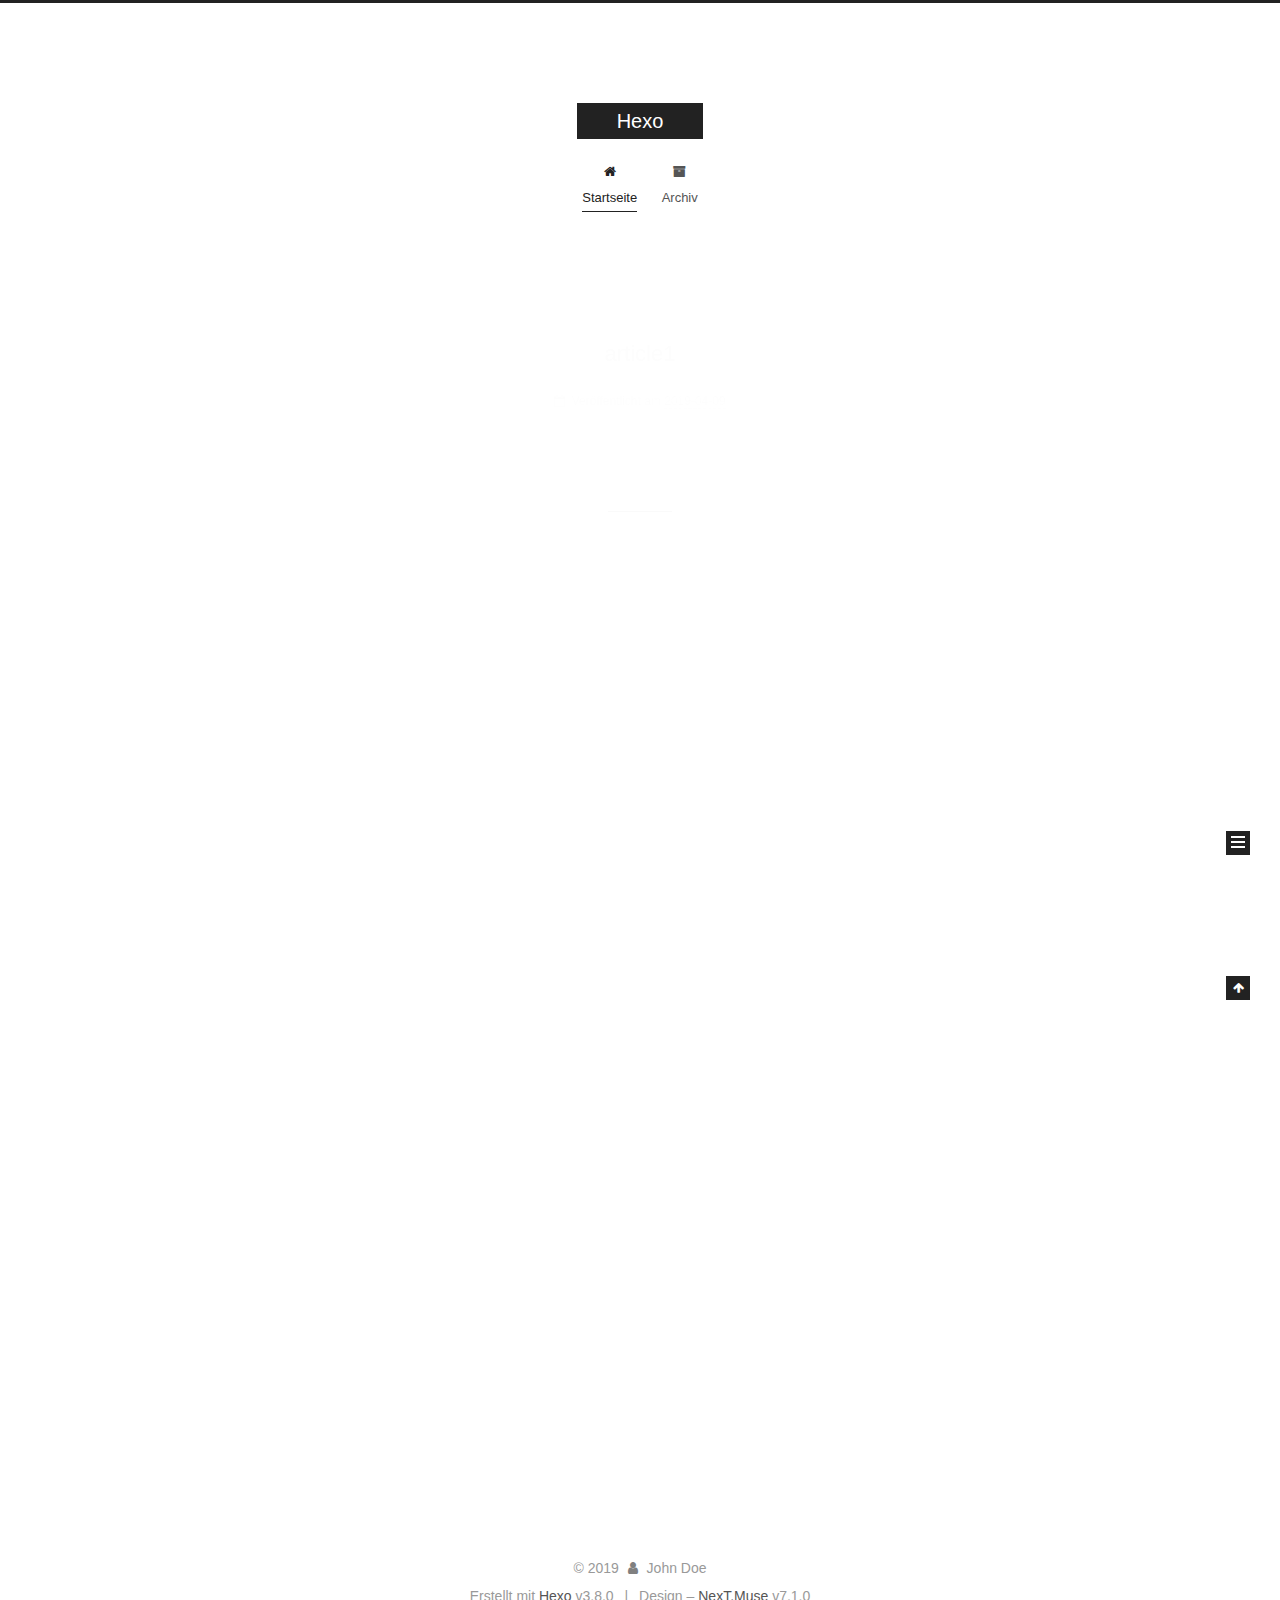
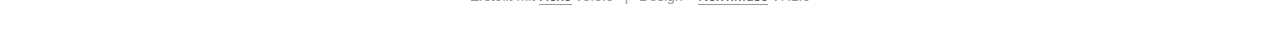
==== commit 1e5e1033: "Site updated: 2019-04-10 13:04:11" ====
--- a/index.html
+++ b/index.html
@@ -1,4 +1,13 @@
 <!DOCTYPE html>
+
+
+
+
+
+
+
+
+
 
 
 
@@ -9,7 +18,7 @@
 <head><meta name="generator" content="Hexo 3.8.0">
   <meta charset="UTF-8">
 <meta http-equiv="X-UA-Compatible" content="IE=edge">
-<meta name="viewport" content="width=device-width, initial-scale=1, maximum-scale=1">
+<meta name="viewport" content="width=device-width, initial-scale=1, maximum-scale=2">
 <meta name="theme-color" content="#222">
 
 
@@ -20,89 +29,57 @@
 
 
 
-<meta http-equiv="Cache-Control" content="no-transform">
-<meta http-equiv="Cache-Control" content="no-siteapp">
-
-
-
-
-
-
-
-
-
-
-
-
-
-
-
-
-  
-  
-  <link href="/lib/fancybox/source/jquery.fancybox.css?v=2.1.5" rel="stylesheet" type="text/css">
-
-
-
-
-
-
-
-<link href="/lib/font-awesome/css/font-awesome.min.css?v=4.6.2" rel="stylesheet" type="text/css">
-
-<link href="/css/main.css?v=5.1.4" rel="stylesheet" type="text/css">
-
-
-  <link rel="apple-touch-icon" sizes="180x180" href="/images/apple-touch-icon-next.png?v=5.1.4">
-
-
-  <link rel="icon" type="image/png" sizes="32x32" href="/images/favicon-32x32-next.png?v=5.1.4">
-
-
-  <link rel="icon" type="image/png" sizes="16x16" href="/images/favicon-16x16-next.png?v=5.1.4">
-
-
-  <link rel="mask-icon" href="/images/logo.svg?v=5.1.4" color="#222">
-
-
-
-
-
-  <meta name="keywords" content="Hexo, NexT">
-
-
-
-
-
-
-
-
-
-
-<meta property="og:type" content="website">
-<meta property="og:title" content="Hexo">
-<meta property="og:url" content="http://yoursite.com/index.html">
-<meta property="og:site_name" content="Hexo">
-<meta property="og:locale" content="default">
-<meta name="twitter:card" content="summary">
-<meta name="twitter:title" content="Hexo">
-
-
-
-<script type="text/javascript" id="hexo.configurations">
+
+
+
+
+
+
+
+
+
+
+
+
+
+
+
+<link rel="stylesheet" href="/lib/font-awesome/css/font-awesome.min.css?v=4.6.2">
+
+<link rel="stylesheet" href="/css/main.css?v=7.1.0">
+
+
+  <link rel="apple-touch-icon" sizes="180x180" href="/images/apple-touch-icon-next.png?v=7.1.0">
+
+
+  <link rel="icon" type="image/png" sizes="32x32" href="/images/favicon-32x32-next.png?v=7.1.0">
+
+
+  <link rel="icon" type="image/png" sizes="16x16" href="/images/favicon-16x16-next.png?v=7.1.0">
+
+
+  <link rel="mask-icon" href="/images/logo.svg?v=7.1.0" color="#222">
+
+
+
+
+
+
+
+<script id="hexo.configurations">
   var NexT = window.NexT || {};
   var CONFIG = {
     root: '/',
     scheme: 'Muse',
-    version: '5.1.4',
-    sidebar: {"position":"left","display":"post","offset":12,"b2t":false,"scrollpercent":false,"onmobile":false},
-    fancybox: true,
+    version: '7.1.0',
+    sidebar: {"position":"left","display":"post","offset":12,"onmobile":false,"dimmer":false},
+    back2top: true,
+    back2top_sidebar: false,
+    fancybox: false,
+    fastclick: false,
+    lazyload: false,
     tabs: true,
     motion: {"enable":true,"async":false,"transition":{"post_block":"fadeIn","post_header":"slideDownIn","post_body":"slideDownIn","coll_header":"slideLeftIn","sidebar":"slideUpIn"}},
-    duoshuo: {
-      userId: '0',
-      author: 'Author'
-    },
     algolia: {
       applicationID: '',
       apiKey: '',
@@ -114,12 +91,34 @@
 </script>
 
 
-
+  
+
+
+
+
+  <meta property="og:type" content="website">
+<meta property="og:title" content="Hexo">
+<meta property="og:url" content="http://yoursite.com/index.html">
+<meta property="og:site_name" content="Hexo">
+<meta property="og:locale" content="default">
+<meta name="twitter:card" content="summary">
+<meta name="twitter:title" content="Hexo">
+
+
+
+
+
+  
+  
   <link rel="canonical" href="http://yoursite.com/">
 
 
 
-
+<script id="page.configurations">
+  CONFIG.page = {
+    sidebar: "",
+  };
+</script>
 
   <title>Hexo</title>
   
@@ -130,6 +129,35 @@
 
 
 
+
+
+
+
+
+  <noscript>
+  <style>
+  .use-motion .motion-element,
+  .use-motion .brand,
+  .use-motion .menu-item,
+  .sidebar-inner,
+  .use-motion .post-block,
+  .use-motion .pagination,
+  .use-motion .comments,
+  .use-motion .post-header,
+  .use-motion .post-body,
+  .use-motion .collection-title { opacity: initial; }
+
+  .use-motion .logo,
+  .use-motion .site-title,
+  .use-motion .site-subtitle {
+    opacity: initial;
+    top: initial;
+  }
+
+  .use-motion .logo-line-before i { left: initial; }
+  .use-motion .logo-line-after i { right: initial; }
+  </style>
+</noscript>
 
 </head>
 
@@ -146,7 +174,7 @@
 
     <header id="header" class="header" itemscope itemtype="http://schema.org/WPHeader">
       <div class="header-inner"><div class="site-brand-wrapper">
-  <div class="site-meta ">
+  <div class="site-meta">
     
 
     <div class="custom-logo-site-title">
@@ -156,13 +184,12 @@
         <span class="logo-line-after"><i></i></span>
       </a>
     </div>
-      
-        <p class="site-subtitle"></p>
-      
+    
+    
   </div>
 
   <div class="site-nav-toggle">
-    <button>
+    <button aria-label="Navigationsleiste an/ausschalten">
       <span class="btn-bar"></span>
       <span class="btn-bar"></span>
       <span class="btn-bar"></span>
@@ -170,48 +197,76 @@
   </div>
 </div>
 
+
+
 <nav class="site-nav">
   
-
-  
     <ul id="menu" class="menu">
       
         
-        <li class="menu-item menu-item-home">
-          <a href="/" rel="section">
-            
-              <i class="menu-item-icon fa fa-fw fa-home"></i> <br>
-            
-            Home
-          </a>
-        </li>
-      
-        
-        <li class="menu-item menu-item-archives">
-          <a href="/archives/" rel="section">
-            
-              <i class="menu-item-icon fa fa-fw fa-archive"></i> <br>
-            
-            Archives
-          </a>
-        </li>
-      
-
+        
+        
+          
+          <li class="menu-item menu-item-home menu-item-active">
+
+    
+    
+    
+      
+    
+
+    
+
+    <a href="/" rel="section"><i class="menu-item-icon fa fa-fw fa-home"></i> <br>Startseite</a>
+
+  </li>
+        
+        
+        
+          
+          <li class="menu-item menu-item-archives">
+
+    
+    
+    
+      
+    
+
+    
+
+    <a href="/archives/" rel="section"><i class="menu-item-icon fa fa-fw fa-archive"></i> <br>Archiv</a>
+
+  </li>
+
+      
       
     </ul>
   
 
   
+    
+
+  
+
+  
 </nav>
 
 
 
- </div>
+  
+
+
+
+</div>
     </header>
+
+    
+
 
     <main id="main" class="main">
       <div class="main-inner">
         <div class="content-wrap">
+          
           <div id="content" class="content">
             
   <section id="posts" class="posts-expand">
@@ -222,6 +277,8 @@
 
   
   
+  
+
   
 
   <article class="post post-type-normal" itemscope itemtype="http://schema.org/Article">
@@ -248,23 +305,33 @@
         
           <h1 class="post-title" itemprop="name headline">
                 
-                <a class="post-title-link" href="/2019/04/09/article1/" itemprop="url">article1</a></h1>
+                
+                <a href="/2019/04/09/article1/" class="post-title-link" itemprop="url">article1</a>
+              
+            
+          </h1>
         
 
         <div class="post-meta">
           <span class="post-time">
+
+            
+            
+            
+
             
               <span class="post-meta-item-icon">
                 <i class="fa fa-calendar-o"></i>
               </span>
               
-                <span class="post-meta-item-text">Posted on</span>
-              
-              <time title="Post created" itemprop="dateCreated datePublished" datetime="2019-04-09T22:36:20+02:00">
-                2019-04-09
-              </time>
-            
-
+                <span class="post-meta-item-text">Veröffentlicht am</span>
+              
+
+              
+                
+              
+
+              <time title="Erstellt: 2019-04-09 22:36:20" itemprop="dateCreated datePublished" datetime="2019-04-09T22:36:20+02:00">2019-04-09</time>
             
 
             
@@ -273,6 +340,7 @@
           
 
           
+            
             
           
 
@@ -305,12 +373,18 @@
         
       
     </div>
-    
-    
-    
-
-    
-
+
+    
+
+    
+    
+    
+
+    
+
+    
+      
+    
     
 
     
@@ -341,6 +415,8 @@
 
   
   
+  
+
   
 
   <article class="post post-type-normal" itemscope itemtype="http://schema.org/Article">
@@ -367,23 +443,33 @@
         
           <h1 class="post-title" itemprop="name headline">
                 
-                <a class="post-title-link" href="/2019/04/09/hello-world/" itemprop="url">Hello World</a></h1>
+                
+                <a href="/2019/04/09/hello-world/" class="post-title-link" itemprop="url">Hello World</a>
+              
+            
+          </h1>
         
 
         <div class="post-meta">
           <span class="post-time">
+
+            
+            
+            
+
             
               <span class="post-meta-item-icon">
                 <i class="fa fa-calendar-o"></i>
               </span>
               
-                <span class="post-meta-item-text">Posted on</span>
-              
-              <time title="Post created" itemprop="dateCreated datePublished" datetime="2019-04-09T22:23:44+02:00">
-                2019-04-09
-              </time>
-            
-
+                <span class="post-meta-item-text">Veröffentlicht am</span>
+              
+
+              
+                
+              
+
+              <time title="Erstellt: 2019-04-09 22:23:44" itemprop="dateCreated datePublished" datetime="2019-04-09T22:23:44+02:00">2019-04-09</time>
             
 
             
@@ -392,6 +478,7 @@
           
 
           
+            
             
           
 
@@ -433,12 +520,18 @@
         
       
     </div>
-    
-    
-    
-
-    
-
+
+    
+
+    
+    
+    
+
+    
+
+    
+      
+    
     
 
     
@@ -469,9 +562,6 @@
 
 
           </div>
-          
-
-
           
 
         </div>
@@ -487,54 +577,57 @@
   </div>
 
   <aside id="sidebar" class="sidebar">
-    
     <div class="sidebar-inner">
 
       
 
       
 
-      <section class="site-overview-wrap sidebar-panel sidebar-panel-active">
+      <div class="site-overview-wrap sidebar-panel sidebar-panel-active">
         <div class="site-overview">
           <div class="site-author motion-element" itemprop="author" itemscope itemtype="http://schema.org/Person">
             
               <p class="site-author-name" itemprop="name">John Doe</p>
-              <p class="site-description motion-element" itemprop="description"></p>
+              <div class="site-description motion-element" itemprop="description"></div>
           </div>
 
-          <nav class="site-state motion-element">
-
-            
-              <div class="site-state-item site-state-posts">
-              
-                <a href="/archives/">
-              
-                  <span class="site-state-item-count">2</span>
-                  <span class="site-state-item-name">posts</span>
-                </a>
-              </div>
-            
-
-            
-
-            
-
-          </nav>
-
-          
-
-          
-
-          
-          
-
-          
-          
-
+          
+            <nav class="site-state motion-element">
+              
+                <div class="site-state-item site-state-posts">
+                
+                  <a href="/archives/">
+                
+                    <span class="site-state-item-count">2</span>
+                    <span class="site-state-item-name">Artikel</span>
+                  </a>
+                </div>
+              
+
+              
+
+              
+            </nav>
+          
+
+          
+
+          
+
+          
+
+          
+
+          
+          
+
+          
+            
+          
           
 
         </div>
-      </section>
+      </div>
 
       
 
@@ -542,6 +635,7 @@
 
     </div>
   </aside>
+  
 
 
         
@@ -551,16 +645,18 @@
     <footer id="footer" class="footer">
       <div class="footer-inner">
         <div class="copyright">&copy; <span itemprop="copyrightYear">2019</span>
-  <span class="with-love">
+  <span class="with-love" id="animate">
     <i class="fa fa-user"></i>
   </span>
   <span class="author" itemprop="copyrightHolder">John Doe</span>
 
   
+
+  
 </div>
 
 
-  <div class="powered-by">Powered by <a class="theme-link" target="_blank" href="https://hexo.io">Hexo</a></div>
+  <div class="powered-by">Erstellt mit  <a href="https://hexo.io" class="theme-link" rel="noopener" target="_blank">Hexo</a> v3.8.0</div>
 
 
 
@@ -568,12 +664,13 @@
 
 
 
-  <div class="theme-info">Theme &mdash; <a class="theme-link" target="_blank" href="https://github.com/iissnan/hexo-theme-next">NexT.Muse</a> v5.1.4</div>
-
-
-
-
-        
+  <div class="theme-info">Design – <a href="https://theme-next.org" class="theme-link" rel="noopener" target="_blank">NexT.Muse</a> v7.1.0</div>
+
+
+
+
+        
+
 
 
 
@@ -594,11 +691,14 @@
 
     
 
+    
+
+    
   </div>
 
   
 
-<script type="text/javascript">
+<script>
   if (Object.prototype.toString.call(window.Promise) !== '[object Function]') {
     window.Promise = null;
   }
@@ -612,117 +712,93 @@
 
 
 
-  
-
-
-
-
-
-
-
-
-
-
-
-
-  
-  
-    <script type="text/javascript" src="/lib/jquery/index.js?v=2.1.3"></script>
-  
-
-  
-  
-    <script type="text/javascript" src="/lib/fastclick/lib/fastclick.min.js?v=1.0.6"></script>
-  
-
-  
-  
-    <script type="text/javascript" src="/lib/jquery_lazyload/jquery.lazyload.js?v=1.9.7"></script>
-  
-
-  
-  
-    <script type="text/javascript" src="/lib/velocity/velocity.min.js?v=1.2.1"></script>
-  
-
-  
-  
-    <script type="text/javascript" src="/lib/velocity/velocity.ui.min.js?v=1.2.1"></script>
-  
-
-  
-  
-    <script type="text/javascript" src="/lib/fancybox/source/jquery.fancybox.pack.js?v=2.1.5"></script>
-  
-
-
-  
-
-
-  <script type="text/javascript" src="/js/src/utils.js?v=5.1.4"></script>
-
-  <script type="text/javascript" src="/js/src/motion.js?v=5.1.4"></script>
-
-
-
-  
-  
-
-  
-
-  
-
-
-  <script type="text/javascript" src="/js/src/bootstrap.js?v=5.1.4"></script>
-
-
-
-  
-
-
-  
-
-
-
-
-	
-
-
-
-
-
-  
-
-
-
-
-
-  
-
-
-
-
-
-
-
-
-
-
-
-
-  
-
-
-
-
-
-  
-
-  
-
-  
-
-  
+
+
+
+
+
+
+
+
+
+
+
+
+
+
+
+
+
+  
+  <script src="/lib/jquery/index.js?v=2.1.3"></script>
+
+  
+  <script src="/lib/velocity/velocity.min.js?v=1.2.1"></script>
+
+  
+  <script src="/lib/velocity/velocity.ui.min.js?v=1.2.1"></script>
+
+
+  
+
+
+  <script src="/js/utils.js?v=7.1.0"></script>
+
+  <script src="/js/motion.js?v=7.1.0"></script>
+
+
+
+  
+  
+
+
+  <script src="/js/schemes/muse.js?v=7.1.0"></script>
+
+
+
+  
+
+  
+
+
+  <script src="/js/next-boot.js?v=7.1.0"></script>
+
+
+  
+
+  
+
+  
+
+  
+
+
+
+  
+
+
+
+
+  
+
+  
+
+  
+
+  
+
+  
+
+  
+
+  
+
+  
+
+  
+
+  
+
   
 
   
--- a/css/main.css
+++ b/css/main.css
@@ -1,66 +1,44 @@
-/* normalize.css v3.0.2 | MIT License | git.io/normalize */
+/* normalize.css v8.0.1 | MIT License | github.com/necolas/normalize.css */
 html {
-  font-family: sans-serif; /* 1 */
-  -ms-text-size-adjust: 100%; /* 2 */
+  line-height: 1.15; /* 1 */
   -webkit-text-size-adjust: 100%; /* 2 */
 }
 body {
   margin: 0;
 }
-article,
-aside,
-details,
-figcaption,
-figure,
-footer,
-header,
-hgroup,
-main,
-menu,
-nav,
-section,
-summary {
+main {
   display: block;
-}
-audio,
-canvas,
-progress,
-video {
-  display: inline-block; /* 1 */
-  vertical-align: baseline; /* 2 */
-}
-audio:not([controls]) {
-  display: none;
-  height: 0;
-}
-[hidden],
-template {
-  display: none;
-}
-a {
-  background-color: transparent;
-}
-a:active,
-a:hover {
-  outline: 0;
-}
-abbr[title] {
-  border-bottom: 1px dotted;
-}
-b,
-strong {
-  font-weight: bold;
-}
-dfn {
-  font-style: italic;
 }
 h1 {
   font-size: 2em;
   margin: 0.67em 0;
 }
-mark {
-  background: #ff0;
-  color: #000;
+hr {
+  box-sizing: content-box; /* 1 */
+  height: 0; /* 1 */
+  overflow: visible; /* 2 */
+}
+pre {
+  font-family: monospace, monospace; /* 1 */
+  font-size: 1em; /* 2 */
+}
+a {
+  background-color: transparent;
+}
+abbr[title] {
+  border-bottom: none; /* 1 */
+  text-decoration: underline; /* 2 */
+  text-decoration: underline dotted; /* 2 */
+}
+b,
+strong {
+  font-weight: bolder;
+}
+code,
+kbd,
+samp {
+  font-family: monospace, monospace; /* 1 */
+  font-size: 1em; /* 2 */
 }
 small {
   font-size: 80%;
@@ -72,112 +50,102 @@
   position: relative;
   vertical-align: baseline;
 }
+sub {
+  bottom: -0.25em;
+}
 sup {
   top: -0.5em;
 }
-sub {
-  bottom: -0.25em;
-}
 img {
-  border: 0;
-}
-svg:not(:root) {
-  overflow: hidden;
-}
-figure {
-  margin: 1em 40px;
-}
-hr {
-  -moz-box-sizing: content-box;
-  box-sizing: content-box;
-  height: 0;
-}
-pre {
-  overflow: auto;
-}
-code,
-kbd,
-pre,
-samp {
-  font-family: monospace, monospace;
-  font-size: 1em;
+  border-style: none;
 }
 button,
 input,
 optgroup,
 select,
 textarea {
-  color: inherit; /* 1 */
-  font: inherit; /* 2 */
-  margin: 0; /* 3 */
-}
-button {
+  font-family: inherit; /* 1 */
+  font-size: 100%; /* 1 */
+  line-height: 1.15; /* 1 */
+  margin: 0; /* 2 */
+}
+button,
+input {
+/* 1 */
   overflow: visible;
 }
 button,
 select {
+/* 1 */
   text-transform: none;
 }
 button,
-html input[type="button"],
-input[type="reset"],
-input[type="submit"] {
-  -webkit-appearance: button; /* 2 */
-  cursor: pointer; /* 3 */
-}
-button[disabled],
-html input[disabled] {
-  cursor: default;
+[type="button"],
+[type="reset"],
+[type="submit"] {
+  -webkit-appearance: button;
 }
 button::-moz-focus-inner,
-input::-moz-focus-inner {
-  border: 0;
+[type="button"]::-moz-focus-inner,
+[type="reset"]::-moz-focus-inner,
+[type="submit"]::-moz-focus-inner {
+  border-style: none;
   padding: 0;
 }
-input {
-  line-height: normal;
-}
-input[type="checkbox"],
-input[type="radio"] {
+button:-moz-focusring,
+[type="button"]:-moz-focusring,
+[type="reset"]:-moz-focusring,
+[type="submit"]:-moz-focusring {
+  outline: 1px dotted ButtonText;
+}
+fieldset {
+  padding: 0.35em 0.75em 0.625em;
+}
+legend {
+  box-sizing: border-box; /* 1 */
+  color: inherit; /* 2 */
+  display: table; /* 1 */
+  max-width: 100%; /* 1 */
+  padding: 0; /* 3 */
+  white-space: normal; /* 1 */
+}
+progress {
+  vertical-align: baseline;
+}
+textarea {
+  overflow: auto;
+}
+[type="checkbox"],
+[type="radio"] {
   box-sizing: border-box; /* 1 */
   padding: 0; /* 2 */
 }
-input[type="number"]::-webkit-inner-spin-button,
-input[type="number"]::-webkit-outer-spin-button {
+[type="number"]::-webkit-inner-spin-button,
+[type="number"]::-webkit-outer-spin-button {
   height: auto;
 }
-input[type="search"] {
+[type="search"] {
   -webkit-appearance: textfield; /* 1 */
-  -moz-box-sizing: content-box;
-  -webkit-box-sizing: content-box; /* 2 */
-  box-sizing: content-box;
-}
-input[type="search"]::-webkit-search-cancel-button,
-input[type="search"]::-webkit-search-decoration {
+  outline-offset: -2px; /* 2 */
+}
+[type="search"]::-webkit-search-decoration {
   -webkit-appearance: none;
 }
-fieldset {
-  border: 1px solid #c0c0c0;
-  margin: 0 2px;
-  padding: 0.35em 0.625em 0.75em;
-}
-legend {
-  border: 0; /* 1 */
-  padding: 0; /* 2 */
-}
-textarea {
-  overflow: auto;
-}
-optgroup {
-  font-weight: bold;
-}
-table {
-  border-collapse: collapse;
-  border-spacing: 0;
-}
-td,
-th {
-  padding: 0;
+::-webkit-file-upload-button {
+  -webkit-appearance: button; /* 1 */
+  font: inherit; /* 2 */
+}
+details {
+  display: block;
+}
+summary {
+  display: list-item;
+}
+template {
+  display: none;
+}
+[hidden] {
+  display: none;
 }
 ::selection {
   background: #262a30;
@@ -191,17 +159,12 @@
   color: #555;
   background: #fff;
 }
-@media (max-width: 767px) {
+@media (max-width: 991px) {
   body {
     padding-right: 0 !important;
   }
 }
-@media (min-width: 768px) and (max-width: 991px) {
-  body {
-    padding-right: 0 !important;
-  }
-}
-@media (min-width: 1600px) {
+@media (min-width: 1200px) {
   body {
     font-size: 16px;
   }
@@ -212,84 +175,120 @@
 h4,
 h5,
 h6 {
-  margin: 0;
+  margin: 20px 0 15px;
   padding: 0;
   font-weight: bold;
   line-height: 1.5;
   font-family: 'Lato', "PingFang SC", "Microsoft YaHei", sans-serif;
 }
-h2,
-h3,
-h4,
-h5,
-h6 {
-  margin: 20px 0 15px;
-}
 h1 {
   font-size: 22px;
 }
+h1 code {
+  font-size: 1em;
+}
 @media (max-width: 767px) {
   h1 {
     font-size: 18px;
   }
+  h1 code {
+    font-size: 1em;
+  }
 }
 h2 {
   font-size: 20px;
 }
+h2 code {
+  font-size: 1em;
+}
 @media (max-width: 767px) {
   h2 {
     font-size: 16px;
   }
+  h2 code {
+    font-size: 1em;
+  }
 }
 h3 {
   font-size: 18px;
 }
+h3 code {
+  font-size: 1em;
+}
 @media (max-width: 767px) {
   h3 {
     font-size: 14px;
   }
+  h3 code {
+    font-size: 1em;
+  }
 }
 h4 {
   font-size: 16px;
 }
+h4 code {
+  font-size: 1em;
+}
 @media (max-width: 767px) {
   h4 {
     font-size: 12px;
   }
+  h4 code {
+    font-size: 1em;
+  }
 }
 h5 {
   font-size: 14px;
 }
+h5 code {
+  font-size: 1em;
+}
 @media (max-width: 767px) {
   h5 {
     font-size: 10px;
   }
+  h5 code {
+    font-size: 1em;
+  }
 }
 h6 {
   font-size: 12px;
 }
+h6 code {
+  font-size: 1em;
+}
 @media (max-width: 767px) {
   h6 {
     font-size: 8px;
   }
+  h6 code {
+    font-size: 1em;
+  }
 }
 p {
   margin: 0 0 20px 0;
 }
-a {
+a,
+span.exturl {
+  overflow-wrap: break-word;
+  word-wrap: break-word;
+  background-color: transparent;
   color: #555;
   text-decoration: none;
   outline: none;
   border-bottom: 1px solid #999;
-  word-wrap: break-word;
-}
-a:hover {
+  cursor: pointer;
+}
+a:hover,
+span.exturl:hover {
   color: #222;
   border-bottom-color: #222;
 }
-blockquote {
-  margin: 0;
-  padding: 0;
+video {
+  max-width: 100%;
+  display: block;
+  margin-left: auto;
+  margin-right: auto;
 }
 img {
   display: block;
@@ -305,6 +304,7 @@
   background-image: repeating-linear-gradient(-45deg, #fff, #fff 4px, transparent 4px, transparent 8px);
 }
 blockquote {
+  margin: 0;
   padding: 0 15px;
   color: #666;
   border-left: 4px solid #ddd;
@@ -326,7 +326,7 @@
   box-shadow: 0.1em 0.1em 0.2em rgba(0,0,0,0.1);
   background-color: #f9f9f9;
   font-family: inherit;
-  background-image: -webkit-linear-gradient(top, #eee, #fff, #eee);
+  background-image: linear-gradient(top, #eee, #fff, #eee);
   padding: 0.1em 0.3em;
   white-space: nowrap;
 }
@@ -380,7 +380,7 @@
   margin-left: 10px;
   margin-right: 5px;
 }
-.affix.affix.affix {
+.affix {
   position: fixed;
 }
 .translation {
@@ -398,20 +398,24 @@
 .use-motion .motion-element {
   opacity: 0;
 }
+.table-container {
+  margin: 20px 0;
+  overflow: auto;
+  -webkit-overflow-scrolling: touch;
+}
+.highlight .table-container {
+  margin: 0px;
+}
 table {
-  margin: 20px 0;
   width: 100%;
   border-collapse: collapse;
   border-spacing: 0;
-  border: 1px solid #ddd;
   font-size: 14px;
-  table-layout: fixed;
-  word-wrap: break-all;
-}
-table>tbody>tr:nth-of-type(odd) {
+}
+table > tbody > tr:nth-of-type(odd) {
   background-color: #f9f9f9;
 }
-table>tbody>tr:hover {
+table > tbody > tr:hover {
   background-color: #f5f5f5;
 }
 caption,
@@ -424,8 +428,8 @@
 }
 th,
 td {
+  border: 1px solid #ddd;
   border-bottom: 3px solid #ddd;
-  border-right: 1px solid #eee;
 }
 th {
   padding-bottom: 10px;
@@ -440,41 +444,48 @@
 }
 .container {
   position: relative;
-  min-height: 100%;
 }
 .header-inner {
   margin: 0 auto;
   padding: 100px 0 70px;
   width: 700px;
 }
+@media (min-width: 1200px) {
+  .container .header-inner {
+    width: 800px;
+  }
+}
 @media (min-width: 1600px) {
   .container .header-inner {
     width: 900px;
   }
 }
-.main {
-  padding-bottom: 150px;
-}
 .main-inner {
   margin: 0 auto;
   width: 700px;
 }
+@media (min-width: 1200px) {
+  .container .main-inner {
+    width: 800px;
+  }
+}
 @media (min-width: 1600px) {
   .container .main-inner {
     width: 900px;
   }
 }
 .footer {
-  position: absolute;
-  left: 0;
-  bottom: 0;
-  width: 100%;
-  min-height: 50px;
+  padding: 20px 0;
 }
 .footer-inner {
   box-sizing: border-box;
-  margin: 20px auto;
+  margin: 0px auto;
   width: 700px;
+}
+@media (min-width: 1200px) {
+  .container .footer-inner {
+    width: 800px;
+  }
 }
 @media (min-width: 1600px) {
   .container .footer-inner {
@@ -486,7 +497,7 @@
   overflow: auto;
   margin: 20px 0;
   padding: 0;
-  font-size: 13px;
+  font-size: 14px;
   color: #4d4d4c;
   background: #f7f7f7;
   line-height: 1.6;
@@ -496,12 +507,13 @@
   font-family: consolas, Menlo, "PingFang SC", "Microsoft YaHei", monospace;
 }
 code {
+  overflow-wrap: break-word;
+  word-wrap: break-word;
   padding: 2px 4px;
-  word-wrap: break-word;
   color: #555;
   background: #eee;
   border-radius: 3px;
-  font-size: 13px;
+  font-size: 14px;
 }
 pre {
   padding: 10px;
@@ -534,6 +546,10 @@
   color: #4d4d4c;
   line-height: 1em;
   margin-bottom: 1em;
+  margin: 0em;
+  padding: 0.5em;
+  background: #eee;
+  border-bottom: 1px solid #e9e9e9;
 }
 .highlight figcaption:before,
 .highlight figcaption:after {
@@ -593,6 +609,7 @@
 pre .variable,
 pre .attribute,
 pre .tag,
+pre .name,
 pre .regexp,
 pre .ruby .constant,
 pre .xml .tag .title,
@@ -607,6 +624,7 @@
 pre .number,
 pre .preprocessor,
 pre .built_in,
+pre .builtin-name,
 pre .literal,
 pre .params,
 pre .constant,
@@ -616,13 +634,13 @@
 pre .ruby .class .title,
 pre .css .rules .attribute,
 pre .string,
+pre .symbol,
 pre .value,
 pre .inheritance,
 pre .header,
 pre .ruby .symbol,
 pre .xml .cdata,
 pre .special,
-pre .number,
 pre .formula {
   color: #718c00;
 }
@@ -644,18 +662,8 @@
 pre .javascript .function {
   color: #8959a8;
 }
-.full-image.full-image.full-image.full-image {
+.posts-expand .post-body img.full-image {
   border: none;
-  max-width: 100%;
-  width: auto;
-  margin: 20px auto 25px;
-}
-@media (min-width: 992px) {
-  .full-image.full-image.full-image.full-image {
-    max-width: none;
-    width: 110%;
-    margin: 25px -5%;
-  }
 }
 .blockquote-center,
 .page-home .post-type-quote blockquote,
@@ -741,6 +749,28 @@
   max-width: 150px;
   max-height: 150px;
 }
+.post-body .label {
+  display: inline;
+  padding: 0 2px;
+}
+.post-body .label.default {
+  background-color: #f0f0f0;
+}
+.post-body .label.primary {
+  background-color: #efe6f7;
+}
+.post-body .label.info {
+  background-color: #e5f2f8;
+}
+.post-body .label.success {
+  background-color: #e7f4e9;
+}
+.post-body .label.warning {
+  background-color: #fcf6e1;
+}
+.post-body .label.danger {
+  background-color: #fae8eb;
+}
 .post-body .note {
   position: relative;
   padding: 15px;
@@ -835,29 +865,6 @@
 .post-body .note.danger h6 {
   color: #d9534f;
 }
-.post-body .label {
-  display: inline;
-  padding: 0 2px;
-  white-space: nowrap;
-}
-.post-body .label.default {
-  background-color: #f0f0f0;
-}
-.post-body .label.primary {
-  background-color: #efe6f7;
-}
-.post-body .label.info {
-  background-color: #e5f2f8;
-}
-.post-body .label.success {
-  background-color: #e7f4e9;
-}
-.post-body .label.warning {
-  background-color: #fcf6e1;
-}
-.post-body .label.danger {
-  background-color: #fae8eb;
-}
 .post-body .tabs {
   position: relative;
   display: block;
@@ -931,10 +938,10 @@
   padding: 20px 20px 0 20px;
 }
 .post-body .tabs .tab-content .tab-pane:not(.active) {
-  display: none !important;
+  display: none;
 }
 .post-body .tabs .tab-content .tab-pane.active {
-  display: block !important;
+  display: block;
 }
 .btn {
   display: inline-block;
@@ -1048,13 +1055,6 @@
 }
 .comments {
   margin: 60px 20px 0;
-}
-.tag-cloud {
-  text-align: center;
-}
-.tag-cloud a {
-  display: inline-block;
-  margin: 10px;
 }
 .back-to-top {
   box-sizing: border-box;
@@ -1070,24 +1070,19 @@
   color: #fff;
   cursor: pointer;
   text-align: center;
-  -webkit-transform: translateZ(0);
   transition-property: bottom;
   transition-duration: 0.2s;
   transition-timing-function: ease-in-out;
   transition-delay: 0s;
 }
-@media (min-width: 768px) and (max-width: 991px) {
-  .back-to-top {
-    display: none !important;
-  }
-}
-@media (max-width: 767px) {
-  .back-to-top {
-    display: none !important;
-  }
-}
 .back-to-top.back-to-top-on {
   bottom: 19px;
+}
+@media (max-width: 991px) {
+  .back-to-top {
+    opacity: 0.8;
+    right: 20px;
+  }
 }
 .header {
   background: transparent;
@@ -1143,7 +1138,8 @@
 }
 .use-motion .logo,
 .use-motion .site-title,
-.use-motion .site-subtitle {
+.use-motion .site-subtitle,
+.use-motion .custom-logo-image {
   opacity: 0;
   position: relative;
   top: -10px;
@@ -1194,12 +1190,13 @@
   margin: 0 10px;
   list-style: none;
 }
-@media screen and (max-width: 767px) {
+@media (max-width: 767px) {
   .menu .menu-item {
     margin-top: 10px;
   }
 }
-.menu .menu-item a {
+.menu .menu-item a,
+.menu .menu-item span.exturl {
   display: block;
   font-size: 13px;
   line-height: inherit;
@@ -1209,7 +1206,8 @@
   transition-timing-function: ease-in-out;
   transition-delay: 0s;
 }
-.menu .menu-item a:hover {
+.menu .menu-item a:hover,
+.menu .menu-item span.exturl:hover {
   border-bottom-color: #222;
 }
 .menu .menu-item .fa {
@@ -1219,19 +1217,19 @@
   opacity: 0;
 }
 .post-body {
+  overflow-wrap: break-word;
+  word-wrap: break-word;
   font-family: 'Lato', "PingFang SC", "Microsoft YaHei", sans-serif;
 }
-@media (max-width: 767px) {
-  .post-body {
-    word-break: break-word;
-  }
+.post-body span.exturl .fa {
+  font-size: 14px;
+  margin-left: 4px;
 }
 .post-body .fancybox img {
   display: block !important;
   margin: 0 auto;
   cursor: pointer;
   cursor: zoom-in;
-  cursor: -webkit-zoom-in;
 }
 .post-body .image-caption,
 .post-body .figure .caption {
@@ -1245,11 +1243,6 @@
 .post-sticky-flag {
   display: inline-block;
   font-size: 16px;
-  -ms-transform: rotate(30deg);
-  -webkit-transform: rotate(30deg);
-  -moz-transform: rotate(30deg);
-  -ms-transform: rotate(30deg);
-  -o-transform: rotate(30deg);
   transform: rotate(30deg);
 }
 .use-motion .post-block,
@@ -1286,6 +1279,11 @@
   }
 }
 @media (min-width: 992px) {
+  .posts-expand .post-body {
+    text-align: justify;
+  }
+}
+@media (max-width: 991px) {
   .posts-expand .post-body {
     text-align: justify;
   }
@@ -1322,17 +1320,11 @@
 .posts-expand .post-body h6:hover .header-anchor {
   visibility: visible;
 }
-.posts-expand .post-body ul li {
-  list-style: circle;
-}
 .posts-expand .post-body img {
   box-sizing: border-box;
-  margin: auto;
+  margin: 0 auto 25px;
   padding: 3px;
   border: 1px solid #ddd;
-}
-.posts-expand .post-body .fancybox img {
-  margin: 0 auto 25px;
 }
 @media (max-width: 767px) {
   .posts-collapse {
@@ -1442,7 +1434,8 @@
   margin-left: 3px;
   opacity: 0.6;
 }
-.posts-collapse .post-title a {
+.posts-collapse .post-title a,
+.posts-collapse .post-title span.exturl {
   color: #666;
   border-bottom: none;
 }
@@ -1453,8 +1446,9 @@
   display: none;
 }
 .posts-expand .post-title {
-  text-align: center;
-  word-break: break-word;
+  overflow-wrap: break-word;
+  word-wrap: break-word;
+  text-align: center;
   font-weight: 400;
 }
 .posts-expand .post-title-link {
@@ -1474,10 +1468,6 @@
   left: 0;
   background-color: #000;
   visibility: hidden;
-  -webkit-transform: scaleX(0);
-  -moz-transform: scaleX(0);
-  -ms-transform: scaleX(0);
-  -o-transform: scaleX(0);
   transform: scaleX(0);
   transition-duration: 0.2s;
   transition-timing-function: ease-in-out;
@@ -1485,14 +1475,11 @@
 }
 .posts-expand .post-title-link:hover::before {
   visibility: visible;
-  -webkit-transform: scaleX(1);
-  -moz-transform: scaleX(1);
-  -ms-transform: scaleX(1);
-  -o-transform: scaleX(1);
   transform: scaleX(1);
 }
 .posts-expand .post-title-link .fa {
-  font-size: 16px;
+  font-size: 20px;
+  margin-left: 5px;
 }
 .posts-expand .post-meta {
   margin: 3px 0 60px 0;
@@ -1513,6 +1500,10 @@
   font-size: 14px;
   margin-top: 2px;
 }
+.posts-expand .post-meta time {
+  border-bottom: 1px dashed #999;
+  cursor: help;
+}
 .post-meta-divider {
   margin: 0 0.5em;
 }
@@ -1536,11 +1527,6 @@
 }
 @media (max-width: 767px) {
   .post-meta-item-text {
-    display: none;
-  }
-}
-@media (max-width: 767px) {
-  .posts-expand .post-comments-count {
     display: none;
   }
 }
@@ -1588,33 +1574,29 @@
   top: 2px;
 }
 .post-nav-item .fa {
-  position: absolute;
-  top: 8px;
-  left: 0;
   font-size: 12px;
+  margin-right: 5px;
 }
 .post-nav-next a {
-  padding-left: 15px;
+  padding-left: 5px;
 }
 .post-nav-prev {
   text-align: right;
 }
 .post-nav-prev a {
-  padding-right: 15px;
+  padding-right: 5px;
 }
 .post-nav-prev .fa {
-  right: 0;
-  left: auto;
+  margin-left: 5px;
 }
 .posts-expand .post-eof {
-  display: block;
   margin: 80px auto 60px;
   width: 8%;
   height: 1px;
   background: #ccc;
   text-align: center;
 }
-.post:last-child .post-eof.post-eof.post-eof {
+.post:last-child .post-eof {
   display: none;
 }
 .post-gallery {
@@ -1667,23 +1649,20 @@
   z-index: 1040;
   box-shadow: inset 0 2px 6px #000;
   background: #222;
-  -webkit-transform: translateZ(0);
-}
-.sidebar a {
+}
+.sidebar a,
+.sidebar span.exturl {
   color: #999;
   border-bottom-color: #555;
 }
-.sidebar a:hover {
+.sidebar a:hover,
+.sidebar span.exturl:hover {
   color: #eee;
-}
-@media (min-width: 768px) and (max-width: 991px) {
+  border-bottom-color: #eee;
+}
+@media (max-width: 991px) {
   .sidebar {
-    display: none !important;
-  }
-}
-@media (max-width: 767px) {
-  .sidebar {
-    display: none !important;
+    display: none;
   }
 }
 .sidebar-inner {
@@ -1698,6 +1677,20 @@
 .site-overview {
   overflow-y: auto;
   overflow-x: hidden;
+}
+.cc-license {
+  margin-top: 10px;
+  text-align: center;
+}
+.cc-license .cc-opacity {
+  opacity: 0.7;
+  border-bottom: none;
+}
+.cc-license .cc-opacity:hover {
+  opacity: 0.9;
+}
+.cc-license img {
+  display: inline-block;
 }
 .sidebar-toggle {
   position: fixed;
@@ -1710,16 +1703,12 @@
   line-height: 0;
   z-index: 1050;
   cursor: pointer;
-  -webkit-transform: translateZ(0);
-}
-@media (min-width: 768px) and (max-width: 991px) {
+}
+@media (max-width: 991px) {
   .sidebar-toggle {
-    display: none !important;
-  }
-}
-@media (max-width: 767px) {
-  .sidebar-toggle {
-    display: none !important;
+    opacity: 0.8;
+    right: 20px;
+    display: none;
   }
 }
 .sidebar-toggle-line {
@@ -1741,6 +1730,7 @@
   max-width: 96px;
   height: auto;
   border: 2px solid #333;
+  opacity: 1;
 }
 .site-author-name {
   margin: 5px 0 0;
@@ -1754,59 +1744,11 @@
   font-size: 14px;
   color: #999;
 }
-.site-state {
-  overflow: hidden;
-  line-height: 1.4;
-  white-space: nowrap;
-  text-align: center;
-}
-.site-state-item {
-  display: inline-block;
-  padding: 0 15px;
-  border-left: 1px solid #333;
-}
-.site-state-item:first-child {
-  border-left: none;
-}
-.site-state-item a {
-  border-bottom: none;
-}
-.site-state-item-count {
-  display: block;
-  text-align: center;
-  color: inherit;
-  font-weight: 600;
-  font-size: 18px;
-}
-.site-state-item-name {
-  font-size: 13px;
-  color: inherit;
-}
-.feed-link {
-  margin-top: 20px;
-}
-.feed-link a {
-  display: inline-block;
-  padding: 0 15px;
-  color: #fc6423;
-  border: 1px solid #fc6423;
-  border-radius: 4px;
-}
-.feed-link a i {
-  color: #fc6423;
-  font-size: 14px;
-}
-.feed-link a:hover {
-  color: #fff;
-  background: #fc6423;
-}
-.feed-link a:hover i {
-  color: #fff;
-}
 .links-of-author {
   margin-top: 20px;
 }
-.links-of-author a {
+.links-of-author a,
+.links-of-author span.exturl {
   display: inline-block;
   vertical-align: middle;
   margin-right: 10px;
@@ -1814,7 +1756,8 @@
   border-bottom-color: #555;
   font-size: 13px;
 }
-.links-of-author a:before {
+.links-of-author a:before,
+.links-of-author span.exturl:before {
   display: inline-block;
   vertical-align: middle;
   margin-right: 3px;
@@ -1822,13 +1765,40 @@
   width: 4px;
   height: 4px;
   border-radius: 50%;
-  background: #98493d;
+  background: #46e018;
+}
+.feed-link,
+.chat {
+  margin-top: 10px;
+}
+.feed-link a,
+.chat a {
+  display: inline-block;
+  padding: 0 15px;
+  color: #fc6423;
+  border: 1px solid #fc6423 !important;
+  border-radius: 4px;
+}
+.feed-link a i,
+.chat a i {
+  color: #fc6423;
+  font-size: 14px;
+}
+.feed-link a:hover,
+.chat a:hover {
+  color: #fff;
+  background: #fc6423;
+}
+.feed-link a:hover i,
+.chat a:hover i {
+  color: #fff;
 }
 .links-of-blogroll {
+  margin-top: 10px;
   font-size: 13px;
 }
 .links-of-blogroll-title {
-  margin-top: 20px;
+  margin-top: 0;
   font-size: 14px;
   font-weight: 600;
 }
@@ -1840,7 +1810,8 @@
 .links-of-blogroll-item {
   padding: 2px 10px;
 }
-.links-of-blogroll-item a {
+.links-of-blogroll-item a,
+.links-of-blogroll-item span.exturl {
   max-width: 280px;
   box-sizing: border-box;
   display: inline-block;
@@ -1880,6 +1851,36 @@
 }
 .sidebar-panel-active {
   display: block;
+}
+.site-state {
+  display: flex;
+  justify-content: center;
+  overflow: hidden;
+  line-height: 1.4;
+  white-space: nowrap;
+  text-align: center;
+  margin-top: 10px;
+}
+.site-state-item {
+  padding: 0 15px;
+  border-left: 1px solid #333;
+}
+.site-state-item:first-child {
+  border-left: none;
+}
+.site-state-item a {
+  border-bottom: none;
+}
+.site-state-item-count {
+  display: block;
+  text-align: center;
+  color: inherit;
+  font-weight: 600;
+  font-size: 18px;
+}
+.site-state-item-name {
+  font-size: 13px;
+  color: inherit;
 }
 .post-toc-empty {
   font-size: 14px;
@@ -1916,7 +1917,6 @@
 .post-toc .nav-item {
   overflow: hidden;
   text-overflow: ellipsis;
-  text-align: justify;
   white-space: nowrap;
   line-height: 1.8;
 }
@@ -1955,284 +1955,67 @@
 .with-love {
   display: inline-block;
   margin: 0 5px;
+  color: #808080;
 }
 .powered-by,
 .theme-info {
   display: inline-block;
 }
-.cc-license {
-  margin-top: 10px;
-  text-align: center;
-}
-.cc-license .cc-opacity {
-  opacity: 0.7;
-  border-bottom: none;
-}
-.cc-license .cc-opacity:hover {
-  opacity: 0.9;
-}
-.cc-license img {
-  display: inline-block;
-}
-.theme-next #ds-thread #ds-reset {
-  color: #555;
-}
-.theme-next #ds-thread #ds-reset .ds-replybox {
-  margin-bottom: 30px;
-}
-.theme-next #ds-thread #ds-reset .ds-replybox .ds-avatar,
-.theme-next #ds-reset .ds-avatar img {
-  box-shadow: none;
-}
-.theme-next #ds-thread #ds-reset .ds-textarea-wrapper {
-  border-color: #c7d4e1;
-  background: none;
-  border-top-right-radius: 3px;
-  border-top-left-radius: 3px;
-}
-.theme-next #ds-thread #ds-reset .ds-textarea-wrapper textarea {
-  height: 60px;
-}
-.theme-next #ds-reset .ds-rounded-top {
-  border-radius: 0;
-}
-.theme-next #ds-thread #ds-reset .ds-post-toolbar {
-  box-sizing: border-box;
-  border: 1px solid #c7d4e1;
-  background: #f6f8fa;
-}
-.theme-next #ds-thread #ds-reset .ds-post-options {
-  height: 40px;
-  border: none;
-  background: none;
-}
-.theme-next #ds-thread #ds-reset .ds-toolbar-buttons {
-  top: 11px;
-}
-.theme-next #ds-thread #ds-reset .ds-sync {
-  top: 5px;
-}
-.theme-next #ds-thread #ds-reset .ds-post-button {
-  top: 4px;
-  right: 5px;
-  width: 90px;
-  height: 30px;
-  border: 1px solid #c5ced7;
-  border-radius: 3px;
-  background-image: linear-gradient(#fbfbfc, #f5f7f9);
-  color: #60676d;
-}
-.theme-next #ds-thread #ds-reset .ds-post-button:hover {
-  background-position: 0 -30px;
-  color: #60676d;
-}
-.theme-next #ds-thread #ds-reset .ds-comments-info {
-  padding: 10px 0;
-}
-.theme-next #ds-thread #ds-reset .ds-sort {
-  display: none;
-}
-.theme-next #ds-thread #ds-reset li.ds-tab a.ds-current {
-  border: none;
-  background: #f6f8fa;
-  color: #60676d;
-}
-.theme-next #ds-thread #ds-reset li.ds-tab a.ds-current:hover {
-  background-color: #e9f0f7;
-  color: #60676d;
-}
-.theme-next #ds-thread #ds-reset li.ds-tab a {
-  border-radius: 2px;
-  padding: 5px;
-}
-.theme-next #ds-thread #ds-reset .ds-login-buttons p {
-  color: #999;
-  line-height: 36px;
-}
-.theme-next #ds-thread #ds-reset .ds-login-buttons .ds-service-list li {
-  height: 28px;
-}
-.theme-next #ds-thread #ds-reset .ds-service-list a {
-  background: none;
-  padding: 5px;
-  border: 1px solid;
-  border-radius: 3px;
-  text-align: center;
-}
-.theme-next #ds-thread #ds-reset .ds-service-list a:hover {
-  color: #fff;
-  background: #666;
-}
-.theme-next #ds-thread #ds-reset .ds-service-list .ds-weibo {
-  color: #fc9b00;
-  border-color: #fc9b00;
-}
-.theme-next #ds-thread #ds-reset .ds-service-list .ds-weibo:hover {
-  background: #fc9b00;
-}
-.theme-next #ds-thread #ds-reset .ds-service-list .ds-qq {
-  color: #60a3ec;
-  border-color: #60a3ec;
-}
-.theme-next #ds-thread #ds-reset .ds-service-list .ds-qq:hover {
-  background: #60a3ec;
-}
-.theme-next #ds-thread #ds-reset .ds-service-list .ds-renren {
-  color: #2e7ac4;
-  border-color: #2e7ac4;
-}
-.theme-next #ds-thread #ds-reset .ds-service-list .ds-renren:hover {
-  background: #2e7ac4;
-}
-.theme-next #ds-thread #ds-reset .ds-service-list .ds-douban {
-  color: #37994c;
-  border-color: #37994c;
-}
-.theme-next #ds-thread #ds-reset .ds-service-list .ds-douban:hover {
-  background: #37994c;
-}
-.theme-next #ds-thread #ds-reset .ds-service-list .ds-kaixin {
-  color: #fef20d;
-  border-color: #fef20d;
-}
-.theme-next #ds-thread #ds-reset .ds-service-list .ds-kaixin:hover {
-  background: #fef20d;
-}
-.theme-next #ds-thread #ds-reset .ds-service-list .ds-netease {
-  color: #f00;
-  border-color: #f00;
-}
-.theme-next #ds-thread #ds-reset .ds-service-list .ds-netease:hover {
-  background: #f00;
-}
-.theme-next #ds-thread #ds-reset .ds-service-list .ds-sohu {
-  color: #ffcb05;
-  border-color: #ffcb05;
-}
-.theme-next #ds-thread #ds-reset .ds-service-list .ds-sohu:hover {
-  background: #ffcb05;
-}
-.theme-next #ds-thread #ds-reset .ds-service-list .ds-baidu {
-  color: #2831e0;
-  border-color: #2831e0;
-}
-.theme-next #ds-thread #ds-reset .ds-service-list .ds-baidu:hover {
-  background: #2831e0;
-}
-.theme-next #ds-thread #ds-reset .ds-service-list .ds-google {
-  color: #166bec;
-  border-color: #166bec;
-}
-.theme-next #ds-thread #ds-reset .ds-service-list .ds-google:hover {
-  background: #166bec;
-}
-.theme-next #ds-thread #ds-reset .ds-service-list .ds-weixin {
-  color: #00ce0d;
-  border-color: #00ce0d;
-}
-.theme-next #ds-thread #ds-reset .ds-service-list .ds-weixin:hover {
-  background: #00ce0d;
-}
-.theme-next #ds-thread #ds-reset .ds-service-list .ds-more-services {
-  border: none;
-}
-.theme-next #ds-thread #ds-reset .ds-service-list .ds-more-services:hover {
-  background: none;
-}
-.theme-next #ds-reset .duoshuo-ua-admin {
-  display: inline-block;
-  color: #f00;
-}
-.theme-next #ds-reset .duoshuo-ua-platform,
-.theme-next #ds-reset .duoshuo-ua-browser {
-  color: #ccc;
-}
-.theme-next #ds-reset .duoshuo-ua-platform .fa,
-.theme-next #ds-reset .duoshuo-ua-browser .fa {
-  display: inline-block;
-  margin-right: 3px;
-}
-.theme-next #ds-reset .duoshuo-ua-separator {
-  display: inline-block;
-  margin-left: 5px;
-}
-.theme-next .this_ua {
-  background-color: #ccc !important;
-  border-radius: 4px;
-  padding: 0 5px !important;
-  margin: 1px 1px !important;
-  border: 1px solid #bbb !important;
-  color: #fff;
-  display: inline-block !important;
-}
-.theme-next .this_ua.admin {
-  background-color: #d9534f !important;
-  border-color: #d9534f !important;
-}
-.theme-next .this_ua.platform.iOS,
-.theme-next .this_ua.platform.Mac,
-.theme-next .this_ua.platform.Windows {
-  background-color: #39b3d7 !important;
-  border-color: #46b8da !important;
-}
-.theme-next .this_ua.platform.Linux {
-  background-color: #3a3a3a !important;
-  border-color: #1f1f1f !important;
-}
-.theme-next .this_ua.platform.Android {
-  background-color: #00c47d !important;
-  border-color: #01b171 !important;
-}
-.theme-next .this_ua.browser.Mobile,
-.theme-next .this_ua.browser.Chrome {
-  background-color: #5cb85c !important;
-  border-color: #4cae4c !important;
-}
-.theme-next .this_ua.browser.Firefox {
-  background-color: #f0ad4e !important;
-  border-color: #eea236 !important;
-}
-.theme-next .this_ua.browser.Maxthon,
-.theme-next .this_ua.browser.IE {
-  background-color: #428bca !important;
-  border-color: #357ebd !important;
-}
-.theme-next .this_ua.browser.baidu,
-.theme-next .this_ua.browser.UCBrowser,
-.theme-next .this_ua.browser.Opera {
-  background-color: #d9534f !important;
-  border-color: #d43f3a !important;
-}
-.theme-next .this_ua.browser.Android,
-.theme-next .this_ua.browser.QQBrowser {
-  background-color: #78ace9 !important;
-  border-color: #4cae4c !important;
-}
-.post-spread {
-  margin-top: 20px;
-  text-align: center;
-}
-.jiathis_style {
-  display: inline-block;
-}
-.jiathis_style a {
-  border: none;
-}
-.fa {
-  font-family: FontAwesome !important;
-}
-.post-spread {
-  margin-top: 20px;
-  text-align: center;
-}
-.bdshare-slide-button-box a {
-  border: none;
-}
-.bdsharebuttonbox {
-  display: inline-block;
-}
-.bdsharebuttonbox a {
-  border: none;
+@-moz-keyframes iconAnimate {
+  0%, 100% {
+    transform: scale(1);
+  }
+  10%, 30% {
+    transform: scale(0.9);
+  }
+  20%, 40%, 60%, 80% {
+    transform: scale(1.1);
+  }
+  50%, 70% {
+    transform: scale(1.1);
+  }
+}
+@-webkit-keyframes iconAnimate {
+  0%, 100% {
+    transform: scale(1);
+  }
+  10%, 30% {
+    transform: scale(0.9);
+  }
+  20%, 40%, 60%, 80% {
+    transform: scale(1.1);
+  }
+  50%, 70% {
+    transform: scale(1.1);
+  }
+}
+@-o-keyframes iconAnimate {
+  0%, 100% {
+    transform: scale(1);
+  }
+  10%, 30% {
+    transform: scale(0.9);
+  }
+  20%, 40%, 60%, 80% {
+    transform: scale(1.1);
+  }
+  50%, 70% {
+    transform: scale(1.1);
+  }
+}
+@keyframes iconAnimate {
+  0%, 100% {
+    transform: scale(1);
+  }
+  10%, 30% {
+    transform: scale(0.9);
+  }
+  20%, 40%, 60%, 80% {
+    transform: scale(1.1);
+  }
+  50%, 70% {
+    transform: scale(1.1);
+  }
 }
 .local-search-pop-overlay {
   position: fixed;
@@ -2337,30 +2120,8 @@
   position: absolute;
   left: 50%;
   top: 50%;
-  -webkit-transform: translate(-50%, -50%);
-  -webkit-transform: translate(-50%, -50%);
-  -moz-transform: translate(-50%, -50%);
-  -ms-transform: translate(-50%, -50%);
-  -o-transform: translate(-50%, -50%);
   transform: translate(-50%, -50%);
   color: #ccc;
-}
-.site-uv,
-.site-pv,
-.page-pv {
-  display: inline-block;
-}
-.site-uv .busuanzi-value,
-.site-pv .busuanzi-value,
-.page-pv .busuanzi-value {
-  margin: 0 5px;
-}
-.site-uv {
-  margin-right: 10px;
-}
-.site-uv::after {
-  content: "|";
-  padding-left: 10px;
 }
 .page-archive .archive-page-counter {
   position: relative;
@@ -2384,6 +2145,10 @@
   border: 1px solid #fff;
   border-radius: 50%;
 }
+.page-archive .fa-external-link {
+  font-size: 15px;
+  margin-left: 5px;
+}
 .category-all-page .category-all-title {
   text-align: center;
 }
@@ -2412,14 +2177,14 @@
 .category-all-page .category-list-child {
   padding-left: 10px;
 }
-#schedule ul#event-list {
+#event-list {
   padding-left: 30px;
 }
-#schedule ul#event-list hr {
+#event-list hr {
   margin: 20px 0 45px 0 !important;
   background: #222;
 }
-#schedule ul#event-list hr:after {
+#event-list hr:after {
   display: inline-block;
   content: 'NOW';
   background: #222;
@@ -2428,17 +2193,17 @@
   text-align: right;
   padding: 0 5px;
 }
-#schedule ul#event-list li.event {
+#event-list li.event {
   margin: 20px 0px;
   background: #f9f9f9;
   padding-left: 10px;
   min-height: 40px;
 }
-#schedule ul#event-list li.event h2.event-summary {
+#event-list li.event h2.event-summary {
   margin: 0;
   padding-bottom: 3px;
 }
-#schedule ul#event-list li.event h2.event-summary:before {
+#event-list li.event h2.event-summary:before {
   display: inline-block;
   font-family: FontAwesome;
   font-size: 8px;
@@ -2447,14 +2212,14 @@
   margin-right: 25px;
   color: #bbb;
 }
-#schedule ul#event-list li.event span.event-relative-time {
+#event-list li.event span.event-relative-time {
   display: inline-block;
   font-size: 12px;
   font-weight: 400;
   padding-left: 12px;
   color: #bbb;
 }
-#schedule ul#event-list li.event span.event-details {
+#event-list li.event span.event-details {
   display: block;
   color: #bbb;
   margin-left: 56px;
@@ -2463,7 +2228,7 @@
   text-indent: -24px;
   line-height: 18px;
 }
-#schedule ul#event-list li.event span.event-details:before {
+#event-list li.event span.event-details:before {
   text-indent: 0;
   display: inline-block;
   width: 14px;
@@ -2472,110 +2237,88 @@
   margin-right: 9px;
   color: #bbb;
 }
-#schedule ul#event-list li.event span.event-details.event-location:before {
+#event-list li.event span.event-details.event-location:before {
   content: '\f041';
 }
-#schedule ul#event-list li.event span.event-details.event-duration:before {
+#event-list li.event span.event-details.event-duration:before {
   content: '\f017';
 }
-#schedule ul#event-list li.event-past {
+#event-list li.event-past {
   background: #fcfcfc;
-}
-#schedule ul#event-list li.event-past > * {
-  opacity: 0.6;
-}
-#schedule ul#event-list li.event-past h2.event-summary {
+  padding: 15px 0 15px 10px;
+}
+#event-list li.event-past > * {
+  opacity: 0.9;
+}
+#event-list li.event-past h2.event-summary {
   color: #bbb;
 }
-#schedule ul#event-list li.event-past h2.event-summary:before {
+#event-list li.event-past h2.event-summary:before {
   color: #dfdfdf;
 }
-#schedule ul#event-list li.event-now {
+#event-list li.event-now {
   background: #222;
   color: #fff;
   padding: 15px 0 15px 10px;
 }
-#schedule ul#event-list li.event-now h2.event-summary:before {
-  -webkit-transform: scale(1.2);
-  -moz-transform: scale(1.2);
-  -ms-transform: scale(1.2);
-  -o-transform: scale(1.2);
+#event-list li.event-now h2.event-summary:before {
   transform: scale(1.2);
   color: #fff;
   animation: dot-flash 1s alternate infinite ease-in-out;
 }
-#schedule ul#event-list li.event-now * {
+#event-list li.event-now * {
+  color: #fff !important;
+}
+#event-list li.event-future {
+  background: #222;
+  color: #fff;
+  padding: 15px 0 15px 10px;
+}
+#event-list li.event-future h2.event-summary:before {
+  transform: scale(1.2);
+  color: #fff;
+  animation: dot-flash 1s alternate infinite ease-in-out;
+}
+#event-list li.event-future * {
   color: #fff !important;
 }
 @-moz-keyframes dot-flash {
   from {
     opacity: 1;
-    -webkit-transform: scale(1.1);
-    -moz-transform: scale(1.1);
-    -ms-transform: scale(1.1);
-    -o-transform: scale(1.1);
     transform: scale(1.1);
   }
   to {
     opacity: 0;
-    -webkit-transform: scale(1);
-    -moz-transform: scale(1);
-    -ms-transform: scale(1);
-    -o-transform: scale(1);
     transform: scale(1);
   }
 }
 @-webkit-keyframes dot-flash {
   from {
     opacity: 1;
-    -webkit-transform: scale(1.1);
-    -moz-transform: scale(1.1);
-    -ms-transform: scale(1.1);
-    -o-transform: scale(1.1);
     transform: scale(1.1);
   }
   to {
     opacity: 0;
-    -webkit-transform: scale(1);
-    -moz-transform: scale(1);
-    -ms-transform: scale(1);
-    -o-transform: scale(1);
     transform: scale(1);
   }
 }
 @-o-keyframes dot-flash {
   from {
     opacity: 1;
-    -webkit-transform: scale(1.1);
-    -moz-transform: scale(1.1);
-    -ms-transform: scale(1.1);
-    -o-transform: scale(1.1);
     transform: scale(1.1);
   }
   to {
     opacity: 0;
-    -webkit-transform: scale(1);
-    -moz-transform: scale(1);
-    -ms-transform: scale(1);
-    -o-transform: scale(1);
     transform: scale(1);
   }
 }
 @keyframes dot-flash {
   from {
     opacity: 1;
-    -webkit-transform: scale(1.1);
-    -moz-transform: scale(1.1);
-    -ms-transform: scale(1.1);
-    -o-transform: scale(1.1);
     transform: scale(1.1);
   }
   to {
     opacity: 0;
-    -webkit-transform: scale(1);
-    -moz-transform: scale(1);
-    -ms-transform: scale(1);
-    -o-transform: scale(1);
     transform: scale(1);
   }
 }
@@ -2584,6 +2327,34 @@
 }
 .page-post-detail .comments {
   overflow: hidden;
+}
+ul.breadcrumb {
+  list-style: none;
+  margin: 1em 0;
+  padding: 0 2em;
+  text-align: center;
+  font-size: 12px;
+}
+ul.breadcrumb li {
+  display: inline;
+}
+ul.breadcrumb li+li:before {
+  padding: 0.5em;
+  font-weight: normal;
+  content: "/\00a0";
+}
+ul.breadcrumb li+li:last-child {
+  font-weight: bold;
+}
+.tag-cloud {
+  text-align: center;
+}
+.tag-cloud a {
+  display: inline-block;
+  margin: 10px;
+}
+.tag-cloud a:hover {
+  color: #222 !important;
 }
 @media (max-width: 767px) {
   .header-inner,
@@ -2634,6 +2405,19 @@
     text-align: left;
   }
 }
+.menu-item-active a,
+.menu .menu-item a:hover,
+.menu .menu-item span.exturl:hover {
+  border-bottom-color: #222 !important;
+  color: #222;
+}
+@media (max-width: 767px) {
+  .menu-item-active a,
+  .menu .menu-item a:hover,
+  .menu .menu-item span.exturl:hover {
+    border-bottom: 1px dotted #ddd !important;
+  }
+}
 @media (max-width: 767px) {
   .menu .menu-item {
     display: block;
@@ -2641,18 +2425,48 @@
     vertical-align: top;
   }
 }
+.menu .menu-item .badge {
+  display: inline-block;
+  padding: 1px 4px;
+  margin-left: 5px;
+  font-weight: 700;
+  line-height: 1;
+  text-align: center;
+  white-space: nowrap;
+  background-color: #eee;
+}
+@media (max-width: 767px) {
+  .menu .menu-item .badge {
+    float: right;
+    margin: 0.35em 0 0 0;
+  }
+}
 @media (max-width: 767px) {
   .menu .menu-item br {
     display: none;
   }
 }
 @media (max-width: 767px) {
-  .menu .menu-item a {
+  .menu .menu-item a,
+  .menu .menu-item span.exturl {
     padding: 5px 10px;
   }
 }
-.menu .menu-item .fa {
-  margin-right: 0;
+@media (hover: none) {
+  .menu .menu-item a:hover,
+  .menu .menu-item span.exturl:hover {
+    border-bottom-color: transparent !important;
+  }
+}
+@media (min-width: 768px) and (max-width: 991px) {
+  .menu .menu-item .fa {
+    width: 100%;
+  }
+}
+@media (min-width: 992px) {
+  .menu .menu-item .fa {
+    width: 100%;
+  }
 }
 .site-search form {
   display: none;
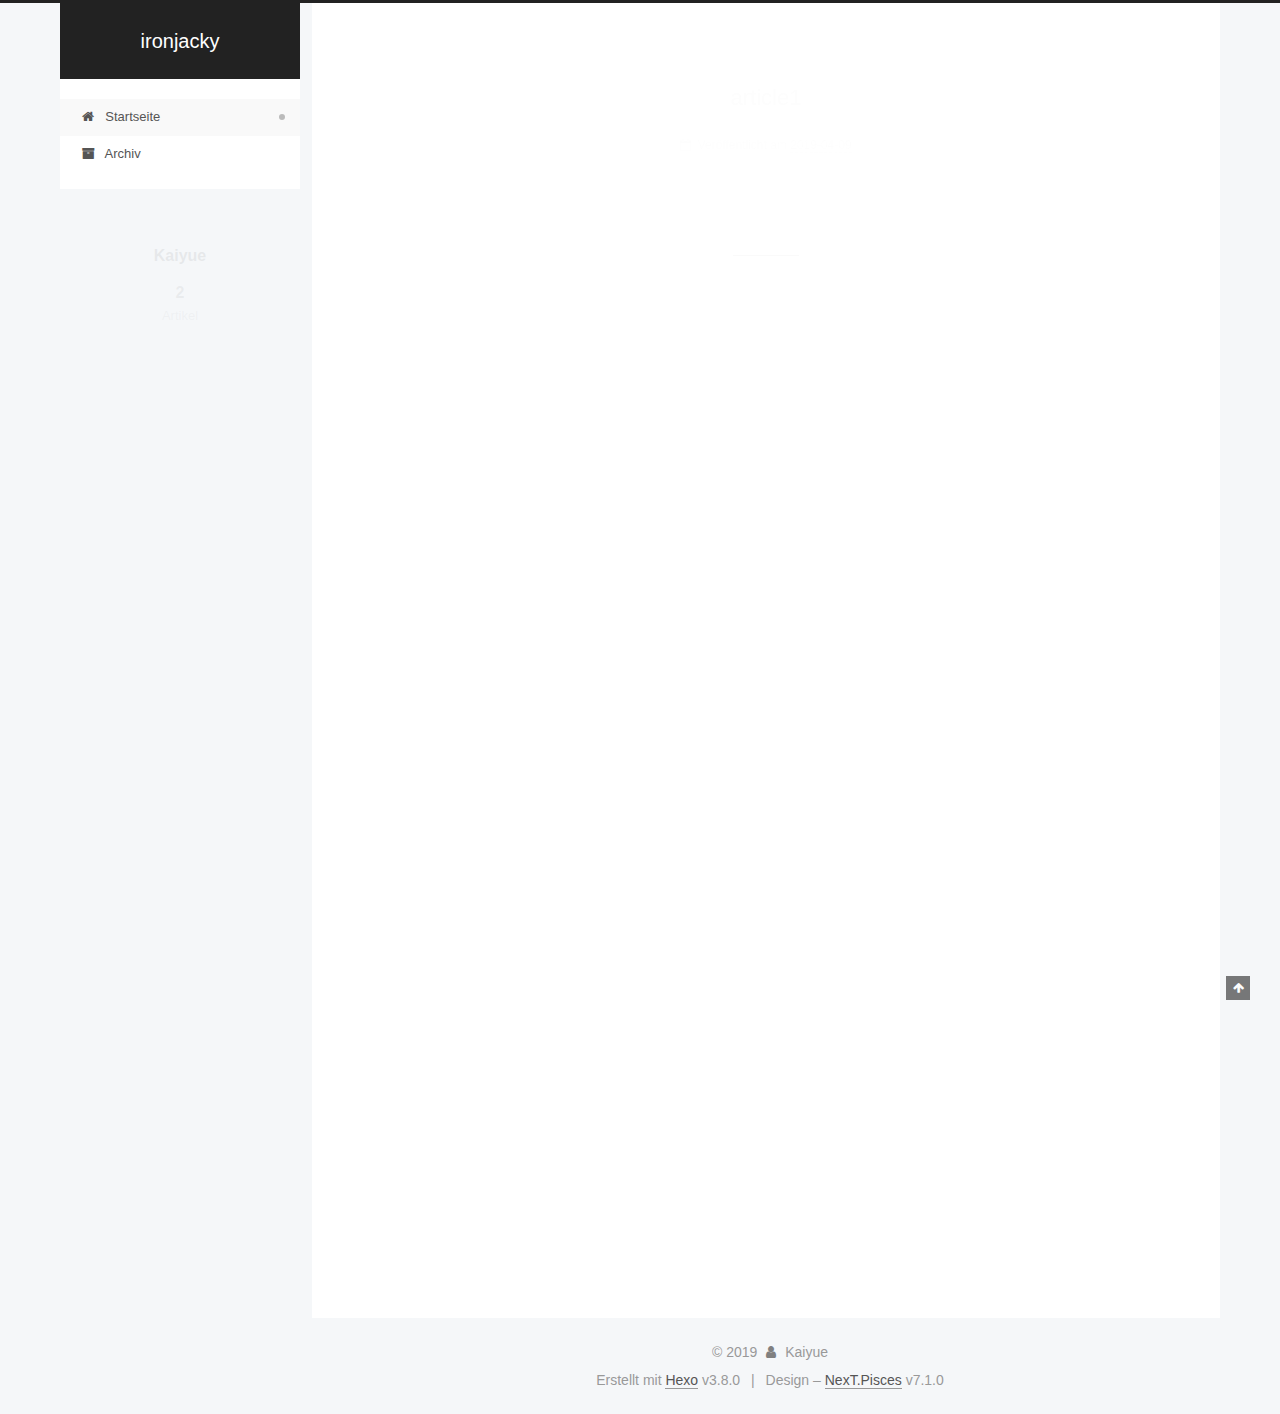
==== commit fa8ad60b: "Site updated: 2019-04-10 13:43:17" ====
--- a/index.html
+++ b/index.html
@@ -14,7 +14,7 @@
   
 
 
-<html class="theme-next muse use-motion" lang>
+<html class="theme-next pisces use-motion" lang>
 <head><meta name="generator" content="Hexo 3.8.0">
   <meta charset="UTF-8">
 <meta http-equiv="X-UA-Compatible" content="IE=edge">
@@ -70,7 +70,7 @@
   var NexT = window.NexT || {};
   var CONFIG = {
     root: '/',
-    scheme: 'Muse',
+    scheme: 'Pisces',
     version: '7.1.0',
     sidebar: {"position":"left","display":"post","offset":12,"onmobile":false,"dimmer":false},
     back2top: true,
@@ -97,12 +97,12 @@
 
 
   <meta property="og:type" content="website">
-<meta property="og:title" content="Hexo">
+<meta property="og:title" content="ironjacky">
 <meta property="og:url" content="http://yoursite.com/index.html">
-<meta property="og:site_name" content="Hexo">
+<meta property="og:site_name" content="ironjacky">
 <meta property="og:locale" content="default">
 <meta name="twitter:card" content="summary">
-<meta name="twitter:title" content="Hexo">
+<meta name="twitter:title" content="ironjacky">
 
 
 
@@ -120,7 +120,7 @@
   };
 </script>
 
-  <title>Hexo</title>
+  <title>ironjacky</title>
   
 
 
@@ -180,7 +180,7 @@
     <div class="custom-logo-site-title">
       <a href="/" class="brand" rel="start">
         <span class="logo-line-before"><i></i></span>
-        <span class="site-title">Hexo</span>
+        <span class="site-title">ironjacky</span>
         <span class="logo-line-after"><i></i></span>
       </a>
     </div>
@@ -244,9 +244,6 @@
   
 
   
-    
-
-  
 
   
 </nav>
@@ -267,6 +264,9 @@
       <div class="main-inner">
         <div class="content-wrap">
           
+            
+
+          
           <div id="content" class="content">
             
   <section id="posts" class="posts-expand">
@@ -289,13 +289,13 @@
     <link itemprop="mainEntityOfPage" href="http://yoursite.com/2019/04/09/article1/">
 
     <span hidden itemprop="author" itemscope itemtype="http://schema.org/Person">
-      <meta itemprop="name" content="John Doe">
+      <meta itemprop="name" content="Kaiyue">
       <meta itemprop="description" content>
       <meta itemprop="image" content="/images/avatar.gif">
     </span>
 
     <span hidden itemprop="publisher" itemscope itemtype="http://schema.org/Organization">
-      <meta itemprop="name" content="Hexo">
+      <meta itemprop="name" content="ironjacky">
     </span>
 
     
@@ -427,13 +427,13 @@
     <link itemprop="mainEntityOfPage" href="http://yoursite.com/2019/04/09/hello-world/">
 
     <span hidden itemprop="author" itemscope itemtype="http://schema.org/Person">
-      <meta itemprop="name" content="John Doe">
+      <meta itemprop="name" content="Kaiyue">
       <meta itemprop="description" content>
       <meta itemprop="image" content="/images/avatar.gif">
     </span>
 
     <span hidden itemprop="publisher" itemscope itemtype="http://schema.org/Organization">
-      <meta itemprop="name" content="Hexo">
+      <meta itemprop="name" content="ironjacky">
     </span>
 
     
@@ -587,7 +587,7 @@
         <div class="site-overview">
           <div class="site-author motion-element" itemprop="author" itemscope itemtype="http://schema.org/Person">
             
-              <p class="site-author-name" itemprop="name">John Doe</p>
+              <p class="site-author-name" itemprop="name">Kaiyue</p>
               <div class="site-description motion-element" itemprop="description"></div>
           </div>
 
@@ -648,7 +648,7 @@
   <span class="with-love" id="animate">
     <i class="fa fa-user"></i>
   </span>
-  <span class="author" itemprop="copyrightHolder">John Doe</span>
+  <span class="author" itemprop="copyrightHolder">Kaiyue</span>
 
   
 
@@ -664,7 +664,7 @@
 
 
 
-  <div class="theme-info">Design – <a href="https://theme-next.org" class="theme-link" rel="noopener" target="_blank">NexT.Muse</a> v7.1.0</div>
+  <div class="theme-info">Design – <a href="https://theme-next.org" class="theme-link" rel="noopener" target="_blank">NexT.Pisces</a> v7.1.0</div>
 
 
 
@@ -752,7 +752,9 @@
   
 
 
-  <script src="/js/schemes/muse.js?v=7.1.0"></script>
+  <script src="/js/affix.js?v=7.1.0"></script>
+
+  <script src="/js/schemes/pisces.js?v=7.1.0"></script>
 
 
 
--- a/css/main.css
+++ b/css/main.css
@@ -157,7 +157,7 @@
   font-size: 14px;
   line-height: 2;
   color: #555;
-  background: #fff;
+  background: #f5f7f9;
 }
 @media (max-width: 991px) {
   body {
@@ -448,30 +448,30 @@
 .header-inner {
   margin: 0 auto;
   padding: 100px 0 70px;
-  width: 700px;
+  width: calc(100% - 20px);
 }
 @media (min-width: 1200px) {
   .container .header-inner {
-    width: 800px;
+    width: 1160px;
   }
 }
 @media (min-width: 1600px) {
   .container .header-inner {
-    width: 900px;
+    width: 73%;
   }
 }
 .main-inner {
   margin: 0 auto;
-  width: 700px;
+  width: calc(100% - 20px);
 }
 @media (min-width: 1200px) {
   .container .main-inner {
-    width: 800px;
+    width: 1160px;
   }
 }
 @media (min-width: 1600px) {
   .container .main-inner {
-    width: 900px;
+    width: 73%;
   }
 }
 .footer {
@@ -480,16 +480,16 @@
 .footer-inner {
   box-sizing: border-box;
   margin: 0px auto;
-  width: 700px;
+  width: calc(100% - 20px);
 }
 @media (min-width: 1200px) {
   .container .footer-inner {
-    width: 800px;
+    width: 1160px;
   }
 }
 @media (min-width: 1600px) {
   .container .footer-inner {
-    width: 900px;
+    width: 73%;
   }
 }
 pre,
@@ -947,11 +947,11 @@
   display: inline-block;
   padding: 0 20px;
   font-size: 14px;
-  color: #fff;
-  background: #222;
-  border: 2px solid #222;
+  color: #555;
+  background: #fff;
+  border: 2px solid #555;
   text-decoration: none;
-  border-radius: 0;
+  border-radius: 2px;
   transition-property: background-color;
   transition-duration: 0.2s;
   transition-timing-function: ease-in-out;
@@ -960,8 +960,8 @@
 }
 .btn:hover {
   border-color: #222;
-  color: #222;
-  background: #fff;
+  color: #fff;
+  background: #222;
 }
 .btn +.btn {
   margin: 0 0 8px 8px;
@@ -1066,7 +1066,7 @@
   width: 24px;
   background: #222;
   font-size: 12px;
-  opacity: 1;
+  opacity: 0.6;
   color: #fff;
   cursor: pointer;
   text-align: center;
@@ -1076,7 +1076,7 @@
   transition-delay: 0s;
 }
 .back-to-top.back-to-top-on {
-  bottom: 19px;
+  bottom: 30px;
 }
 @media (max-width: 991px) {
   .back-to-top {
@@ -1131,7 +1131,7 @@
 .site-subtitle {
   margin-top: 10px;
   font-size: 13px;
-  color: #999;
+  color: #ddd;
 }
 .use-motion .brand {
   opacity: 0;
@@ -1727,21 +1727,21 @@
   display: block;
   margin: 0 auto;
   padding: 2px;
-  max-width: 96px;
+  max-width: 120px;
   height: auto;
-  border: 2px solid #333;
+  border: 1px solid #eee;
   opacity: 1;
 }
 .site-author-name {
-  margin: 5px 0 0;
+  margin: 0;
   text-align: center;
-  color: #f5f5f5;
-  font-weight: normal;
+  color: #222;
+  font-weight: 600;
 }
 .site-description {
-  margin-top: 5px;
+  margin-top: 0;
   text-align: center;
-  font-size: 14px;
+  font-size: 13px;
   color: #999;
 }
 .links-of-author {
@@ -1765,7 +1765,7 @@
   width: 4px;
   height: 4px;
   border-radius: 50%;
-  background: #46e018;
+  background: #fff6fb;
 }
 .feed-link,
 .chat {
@@ -1831,7 +1831,7 @@
   color: #555;
 }
 .sidebar-nav li:hover {
-  color: #f5f5f5;
+  color: #fc6423;
 }
 .page-post-detail .sidebar-nav-toc {
   padding: 0 5px;
@@ -1840,11 +1840,11 @@
   margin-left: 10px;
 }
 .sidebar-nav .sidebar-nav-active {
-  color: #87daff;
-  border-bottom-color: #87daff;
+  color: #fc6423;
+  border-bottom-color: #fc6423;
 }
 .sidebar-nav .sidebar-nav-active:hover {
-  color: #87daff;
+  color: #fc6423;
 }
 .sidebar-panel {
   display: none;
@@ -1863,7 +1863,7 @@
 }
 .site-state-item {
   padding: 0 15px;
-  border-left: 1px solid #333;
+  border-left: 1px solid #eee;
 }
 .site-state-item:first-child {
   border-left: none;
@@ -1876,11 +1876,11 @@
   text-align: center;
   color: inherit;
   font-weight: 600;
-  font-size: 18px;
+  font-size: 16px;
 }
 .site-state-item-name {
   font-size: 13px;
-  color: inherit;
+  color: #999;
 }
 .post-toc-empty {
   font-size: 14px;
@@ -1907,12 +1907,12 @@
   transition-timing-function: ease-in-out;
   transition-delay: 0s;
   transition-property: all;
-  color: #999;
-  border-bottom-color: #555;
+  color: #666;
+  border-bottom-color: #ccc;
 }
 .post-toc ol a:hover {
-  color: #ccc;
-  border-bottom-color: #ccc;
+  color: #000;
+  border-bottom-color: #000;
 }
 .post-toc .nav-item {
   overflow: hidden;
@@ -1933,14 +1933,14 @@
   display: block;
 }
 .post-toc .nav .active > a {
-  color: #87daff;
-  border-bottom-color: #87daff;
+  color: #fc6423;
+  border-bottom-color: #fc6423;
 }
 .post-toc .nav .active-current > a {
-  color: #87daff;
+  color: #fc6423;
 }
 .post-toc .nav .active-current > a:hover {
-  color: #87daff;
+  color: #fc6423;
 }
 .footer {
   font-size: 14px;
@@ -2323,7 +2323,7 @@
   }
 }
 .page-post-detail .sidebar-toggle-line {
-  background: #87daff;
+  background: #fc6423;
 }
 .page-post-detail .comments {
   overflow: hidden;
@@ -2356,121 +2356,424 @@
 .tag-cloud a:hover {
   color: #222 !important;
 }
+.header {
+  position: relative;
+  margin: 0 auto;
+  width: calc(100% - 20px);
+}
+@media (min-width: 1200px) {
+  .header {
+    width: 1160px;
+  }
+}
+@media (min-width: 1600px) {
+  .header {
+    width: 73%;
+  }
+}
+@media (max-width: 991px) {
+  .header {
+    width: auto;
+  }
+}
+.header-inner {
+  position: absolute;
+  top: 0;
+  overflow: hidden;
+  padding: 0;
+  width: 240px;
+  background: #fff;
+  box-shadow: initial;
+  border-radius: initial;
+}
+@media (min-width: 1200px) {
+  .container .header-inner {
+    width: 240px;
+  }
+}
+@media (max-width: 991px) {
+  .header-inner {
+    position: relative;
+    width: auto;
+    border-radius: initial;
+  }
+}
+.main:before,
+.main:after {
+  content: " ";
+  display: table;
+}
+.main:after {
+  clear: both;
+}
+@media (max-width: 991px) {
+  .container .main-inner {
+    width: auto;
+  }
+}
+.content-wrap {
+  float: right;
+  box-sizing: border-box;
+  padding: 40px;
+  width: calc(100% - 252px);
+  background: #fff;
+  min-height: 700px;
+  box-shadow: initial;
+  border-radius: initial;
+}
+@media (min-width: 768px) and (max-width: 991px) {
+  .content-wrap {
+    width: 100%;
+    padding: 20px;
+    border-radius: initial;
+  }
+}
 @media (max-width: 767px) {
-  .header-inner,
-  .container .main-inner,
+  .content-wrap {
+    width: 100%;
+    padding: 20px;
+    min-height: auto;
+    border-radius: initial;
+  }
+}
+.sidebar {
+  position: static;
+  float: left;
+  margin-left: -100%;
+  width: 240px;
+  background: #f5f7f9;
+  box-shadow: none;
+}
+@media (max-width: 991px) {
+  .sidebar {
+    display: none;
+  }
+}
+.sidebar-toggle {
+  display: none;
+}
+.footer-inner {
+  padding-left: 260px;
+}
+@media (max-width: 991px) {
   .footer-inner {
     width: auto;
-  }
-}
-embed {
-  display: block;
-  margin: 0px auto 25px auto;
-}
-.custom-logo .site-meta-headline {
-  text-align: center;
-}
-.custom-logo .brand {
+    padding-left: 0 !important;
+    padding-right: 0 !important;
+  }
+}
+.sidebar-position-right .header-inner {
+  right: 0;
+}
+.sidebar-position-right .content-wrap {
+  float: left;
+}
+.sidebar-position-right .sidebar {
+  float: right;
+}
+.sidebar-position-right .footer-inner {
+  padding-left: 0;
+  padding-right: 260px;
+}
+.site-brand-wrapper {
+  position: relative;
+}
+.site-meta {
+  padding: 20px 0;
+  color: #fff;
+  background: #222;
+}
+@media (max-width: 991px) {
+  .site-meta {
+    box-shadow: 0 0 16px rgba(0,0,0,0.5);
+  }
+}
+.brand {
+  padding: 0;
   background: none;
 }
-.custom-logo .site-title {
-  margin: 10px auto 0;
-  font-size: 24px;
-  color: #222;
-}
-.custom-logo .site-title a {
-  border: none;
+.brand:hover {
+  color: #fff;
+}
+.site-subtitle {
+  margin: 10px 10px 0;
+  font-weight: initial;
 }
 .custom-logo-image {
-  margin: 0 auto;
-  padding: 5px;
-  max-width: 150px;
-  background: #fff;
-}
-@media (max-width: 767px) {
+  margin-top: 20px;
+}
+@media (max-width: 991px) {
+  .custom-logo-image {
+    display: none;
+  }
+}
+.site-search form {
+  display: none;
+}
+.site-nav {
+  border-top: none;
+}
+@media (min-width: 768px) and (max-width: 991px) {
   .site-nav {
-    position: absolute;
-    left: 0;
-    top: 52px;
-    margin: 0;
-    width: 100%;
-    padding: 0;
-    background: #fff;
-    border-bottom: 1px solid #ddd;
-    z-index: 1030;
-  }
-}
-@media (max-width: 767px) {
-  .menu {
-    text-align: left;
+    display: none !important;
+  }
+}
+@media (min-width: 768px) and (max-width: 991px) {
+  .site-nav-on {
+    display: block !important;
   }
 }
 .menu-item-active a,
 .menu .menu-item a:hover,
 .menu .menu-item span.exturl:hover {
-  border-bottom-color: #222 !important;
-  color: #222;
-}
-@media (max-width: 767px) {
-  .menu-item-active a,
-  .menu .menu-item a:hover,
-  .menu .menu-item span.exturl:hover {
-    border-bottom: 1px dotted #ddd !important;
-  }
-}
-@media (max-width: 767px) {
-  .menu .menu-item {
-    display: block;
-    margin: 0 10px;
-    vertical-align: top;
-  }
-}
-.menu .menu-item .badge {
-  display: inline-block;
-  padding: 1px 4px;
-  margin-left: 5px;
-  font-weight: 700;
-  line-height: 1;
-  text-align: center;
-  white-space: nowrap;
-  background-color: #eee;
-}
-@media (max-width: 767px) {
-  .menu .menu-item .badge {
-    float: right;
-    margin: 0.35em 0 0 0;
-  }
-}
-@media (max-width: 767px) {
-  .menu .menu-item br {
-    display: none;
-  }
-}
-@media (max-width: 767px) {
-  .menu .menu-item a,
-  .menu .menu-item span.exturl {
-    padding: 5px 10px;
-  }
+  background: #f9f9f9;
+  border-bottom-color: #fff;
+}
+.menu-item-active a:after,
+.menu .menu-item a:hover:after,
+.menu .menu-item span.exturl:hover:after {
+  content: " ";
+  position: absolute;
+  top: 50%;
+  margin-top: -3px;
+  right: 15px;
+  width: 6px;
+  height: 6px;
+  background-color: #bbb;
+  border-radius: 50%;
+}
+.menu .menu-item {
+  display: block;
+  margin: 0;
+}
+.menu .menu-item a,
+.menu .menu-item span.exturl {
+  position: relative;
+  box-sizing: border-box;
+  padding: 5px 20px;
+  text-align: left;
+  line-height: inherit;
+  transition-property: background-color;
+  transition-duration: 0.2s;
+  transition-timing-function: ease-in-out;
+  transition-delay: 0s;
 }
 @media (hover: none) {
   .menu .menu-item a:hover,
   .menu .menu-item span.exturl:hover {
-    border-bottom-color: transparent !important;
-  }
+    background: none;
+  }
+}
+.menu .menu-item .badge {
+  display: inline-block;
+  padding: 2px 5px;
+  font-weight: 700;
+  line-height: 1;
+  color: #fff;
+  text-align: center;
+  white-space: nowrap;
+  vertical-align: middle;
+  background-color: #ccc;
+  border-radius: 10px;
+  float: right;
+  margin: 0.35em 0 0 0;
+  text-shadow: 1px 1px 0px rgba(0,0,0,0.1);
+}
+.menu .menu-item br {
+  display: none;
+}
+.btn-bar {
+  background-color: #fff;
+}
+.site-nav-toggle {
+  left: 20px;
+  top: 50%;
+  transform: translateY(-50%);
 }
 @media (min-width: 768px) and (max-width: 991px) {
-  .menu .menu-item .fa {
-    width: 100%;
-  }
-}
-@media (min-width: 992px) {
-  .menu .menu-item .fa {
-    width: 100%;
-  }
-}
-.site-search form {
+  .site-nav-toggle {
+    display: block;
+  }
+}
+.sub-menu {
+  margin: 0;
+  padding: 6px 0;
+  background: #fff !important;
+  border-bottom: 1px solid #ddd;
+}
+.sub-menu .menu-item {
+  display: inline-block !important;
+}
+.sub-menu .menu-item a,
+.sub-menu .menu-item span.exturl {
+  padding: initial !important;
+  margin: 5px 10px;
+}
+.sub-menu .menu-item a:hover,
+.sub-menu .menu-item span.exturl:hover {
+  background: initial !important;
+  color: #fc6423;
+}
+.sub-menu .menu-item-active a {
+  background: #fff !important;
+  color: #fc6423;
+  border-bottom-color: #fc6423;
+}
+.sub-menu .menu-item-active a:hover {
+  background: #fff !important;
+  border-bottom-color: #fc6423;
+}
+.sub-menu .menu-item-active a:after {
+  content: initial;
+}
+.use-motion .sidebar .motion-element {
+  opacity: 1;
+}
+.sidebar {
+  right: auto;
+  bottom: auto;
+  -webkit-transform: none;
+}
+.sidebar a,
+.sidebar span.exturl {
+  color: #555;
+}
+.sidebar a:hover,
+.sidebar span.exturl:hover {
+  color: #222;
+  border-bottom-color: #222;
+}
+.sidebar-inner {
+  box-sizing: border-box;
+  width: 240px;
+  color: #555;
+  background: #fff;
+  box-shadow: initial;
+  border-radius: initial;
+  opacity: 0;
+}
+.sidebar-inner.affix {
+  position: fixed;
+  top: 12px;
+}
+.sidebar-inner.affix-bottom {
+  position: absolute;
+}
+.site-overview {
+  text-align: left;
+}
+.site-author:before,
+.site-author:after {
+  content: " ";
+  display: table;
+}
+.site-author:after {
+  clear: both;
+}
+.site-state-item {
+  padding: 0 10px;
+}
+.feed-link,
+.chat {
+  border-top: 1px dotted #ccc;
+  border-bottom: 1px dotted #ccc;
+  text-align: center;
+}
+.feed-link a,
+.chat a {
+  display: block;
+  color: #fc6423;
+  border: none !important;
+}
+.feed-link a:hover,
+.chat a:hover {
+  background: none;
+  color: #e34603;
+}
+.feed-link a:hover i,
+.chat a:hover i {
+  color: #e34603;
+}
+.links-of-author {
+  display: flex;
+  flex-wrap: wrap;
+  justify-content: center;
+}
+.links-of-author span.exturl {
+  font-size: 13px;
+}
+.links-of-author-item {
+  margin: 5px 0 0;
+  width: 50%;
+}
+.links-of-author-item a,
+.links-of-author-item span.exturl {
+  max-width: 216px;
+  box-sizing: border-box;
+  display: inline-block;
+  margin-right: 0;
+  margin-bottom: 0;
+  padding: 0 5px;
+  overflow: hidden;
+  white-space: nowrap;
+  text-overflow: ellipsis;
+}
+.links-of-author-item a:before,
+.links-of-author-item span.exturl:before {
   display: none;
 }
+.links-of-author-item a,
+.links-of-author-item span.exturl {
+  border-bottom: none;
+  text-decoration: underline;
+}
+.links-of-author-item a,
+.links-of-author-item span.exturl {
+  display: block;
+  text-decoration: none;
+}
+.links-of-author-item a:hover,
+.links-of-author-item span.exturl:hover {
+  border-radius: 4px;
+  background: #eee;
+}
+.links-of-author-item .fa {
+  margin-right: 2px;
+  font-size: 16px;
+}
+.links-of-author-item .fa-globe {
+  font-size: 15px;
+}
+.links-of-blogroll {
+  text-align: center;
+  padding: 3px 0 0;
+}
+.links-of-blogroll-item {
+  padding: 0;
+}
+.links-of-blogroll-inline:before,
+.links-of-blogroll-inline:after {
+  content: " ";
+  display: table;
+}
+.links-of-blogroll-inline:after {
+  clear: both;
+}
 .links-of-blogroll-inline .links-of-blogroll-item {
-  display: inline-block;
-}
+  margin: 5px 0 0;
+  width: 50%;
+  display: inline-block;
+  width: unset;
+}
+.links-of-blogroll-inline .links-of-blogroll-item a,
+.links-of-blogroll-inline .links-of-blogroll-item span.exturl {
+  max-width: 216px;
+  box-sizing: border-box;
+  display: inline-block;
+  margin-right: 0;
+  margin-bottom: 0;
+  padding: 0 5px;
+  overflow: hidden;
+  white-space: nowrap;
+  text-overflow: ellipsis;
+}
